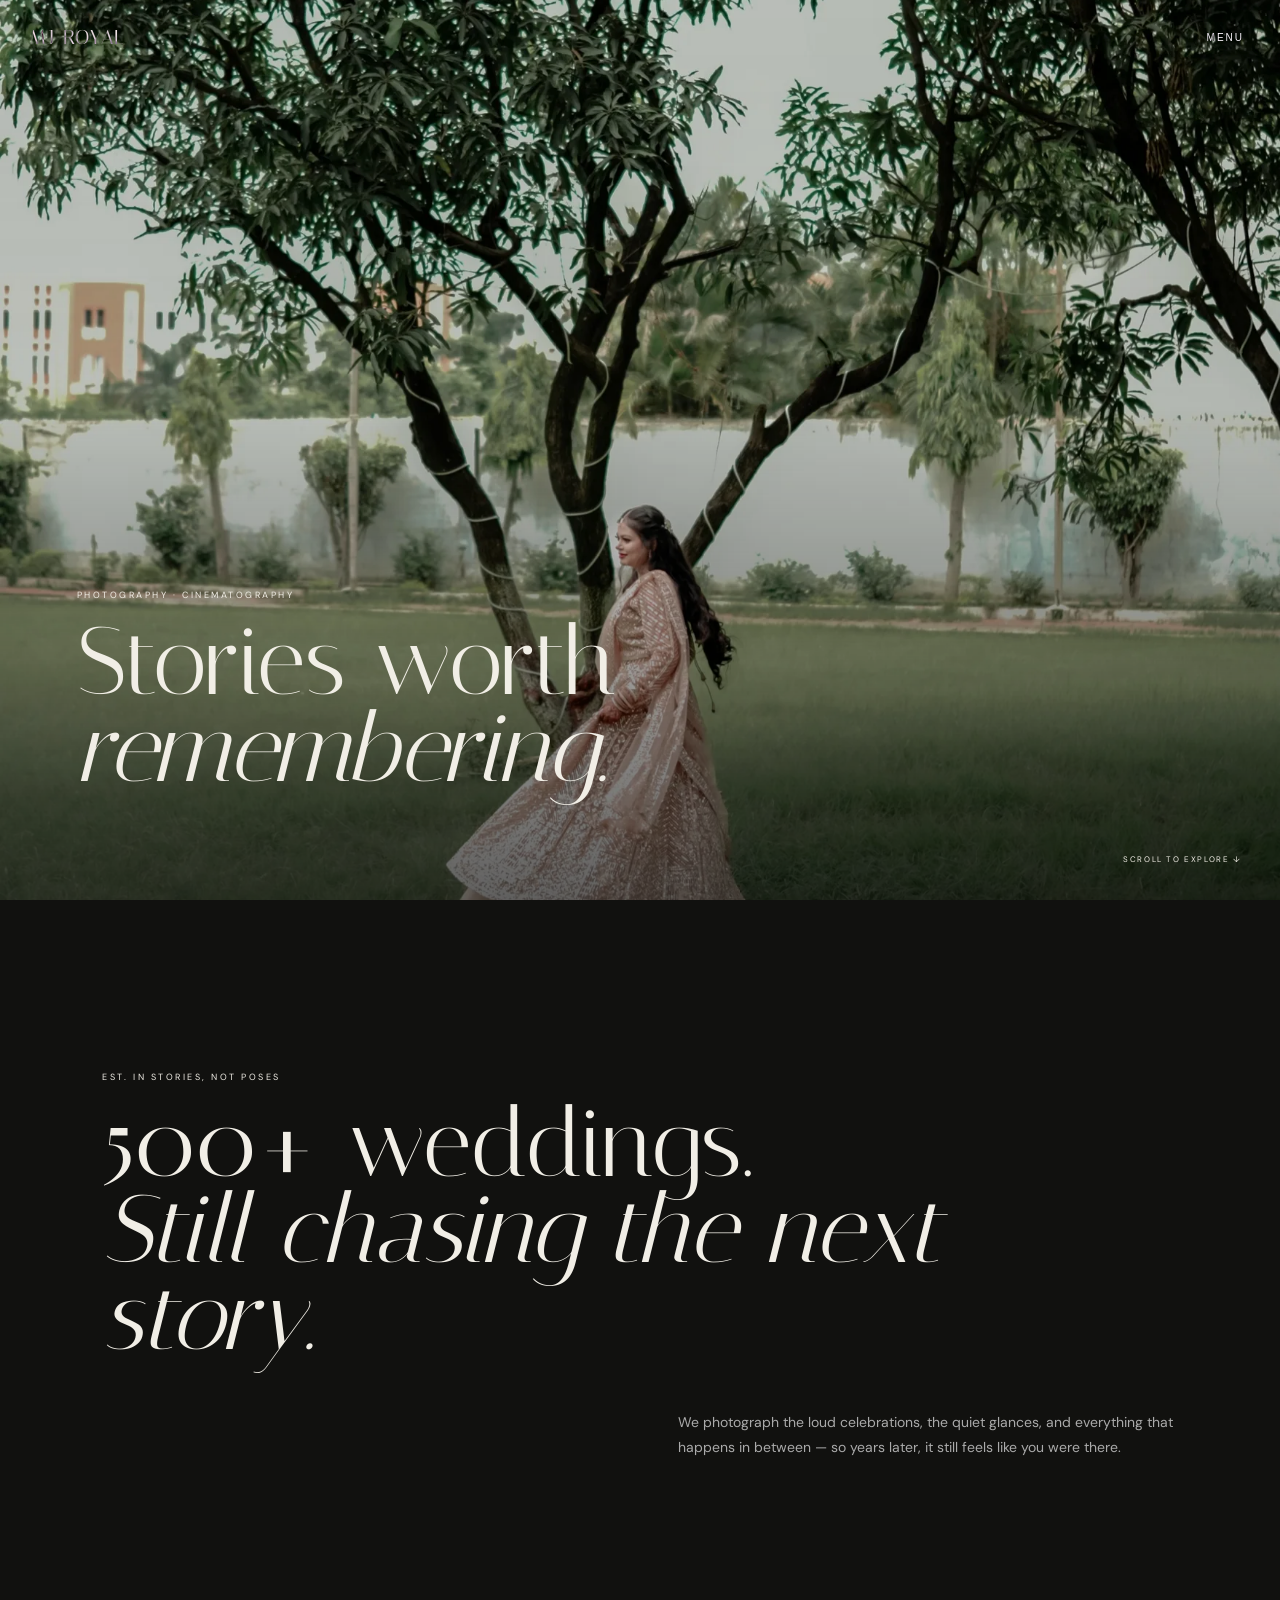
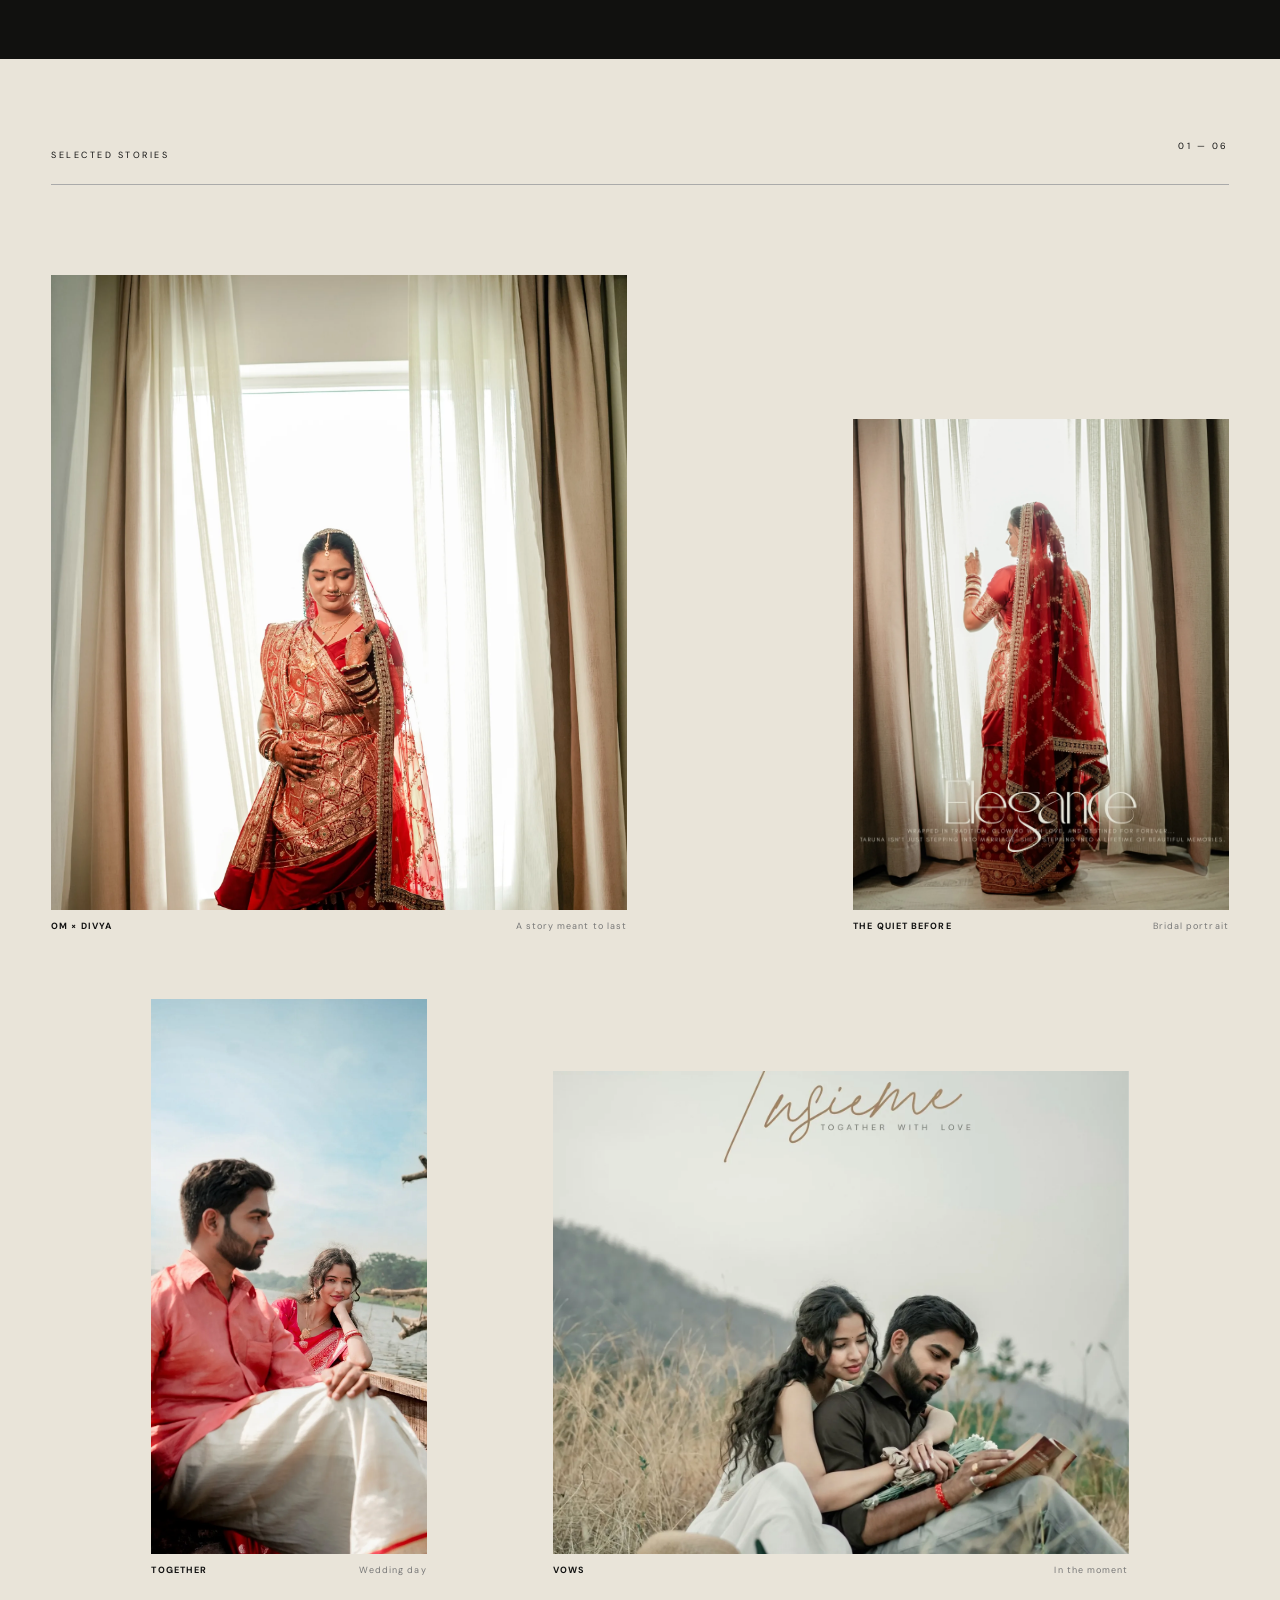
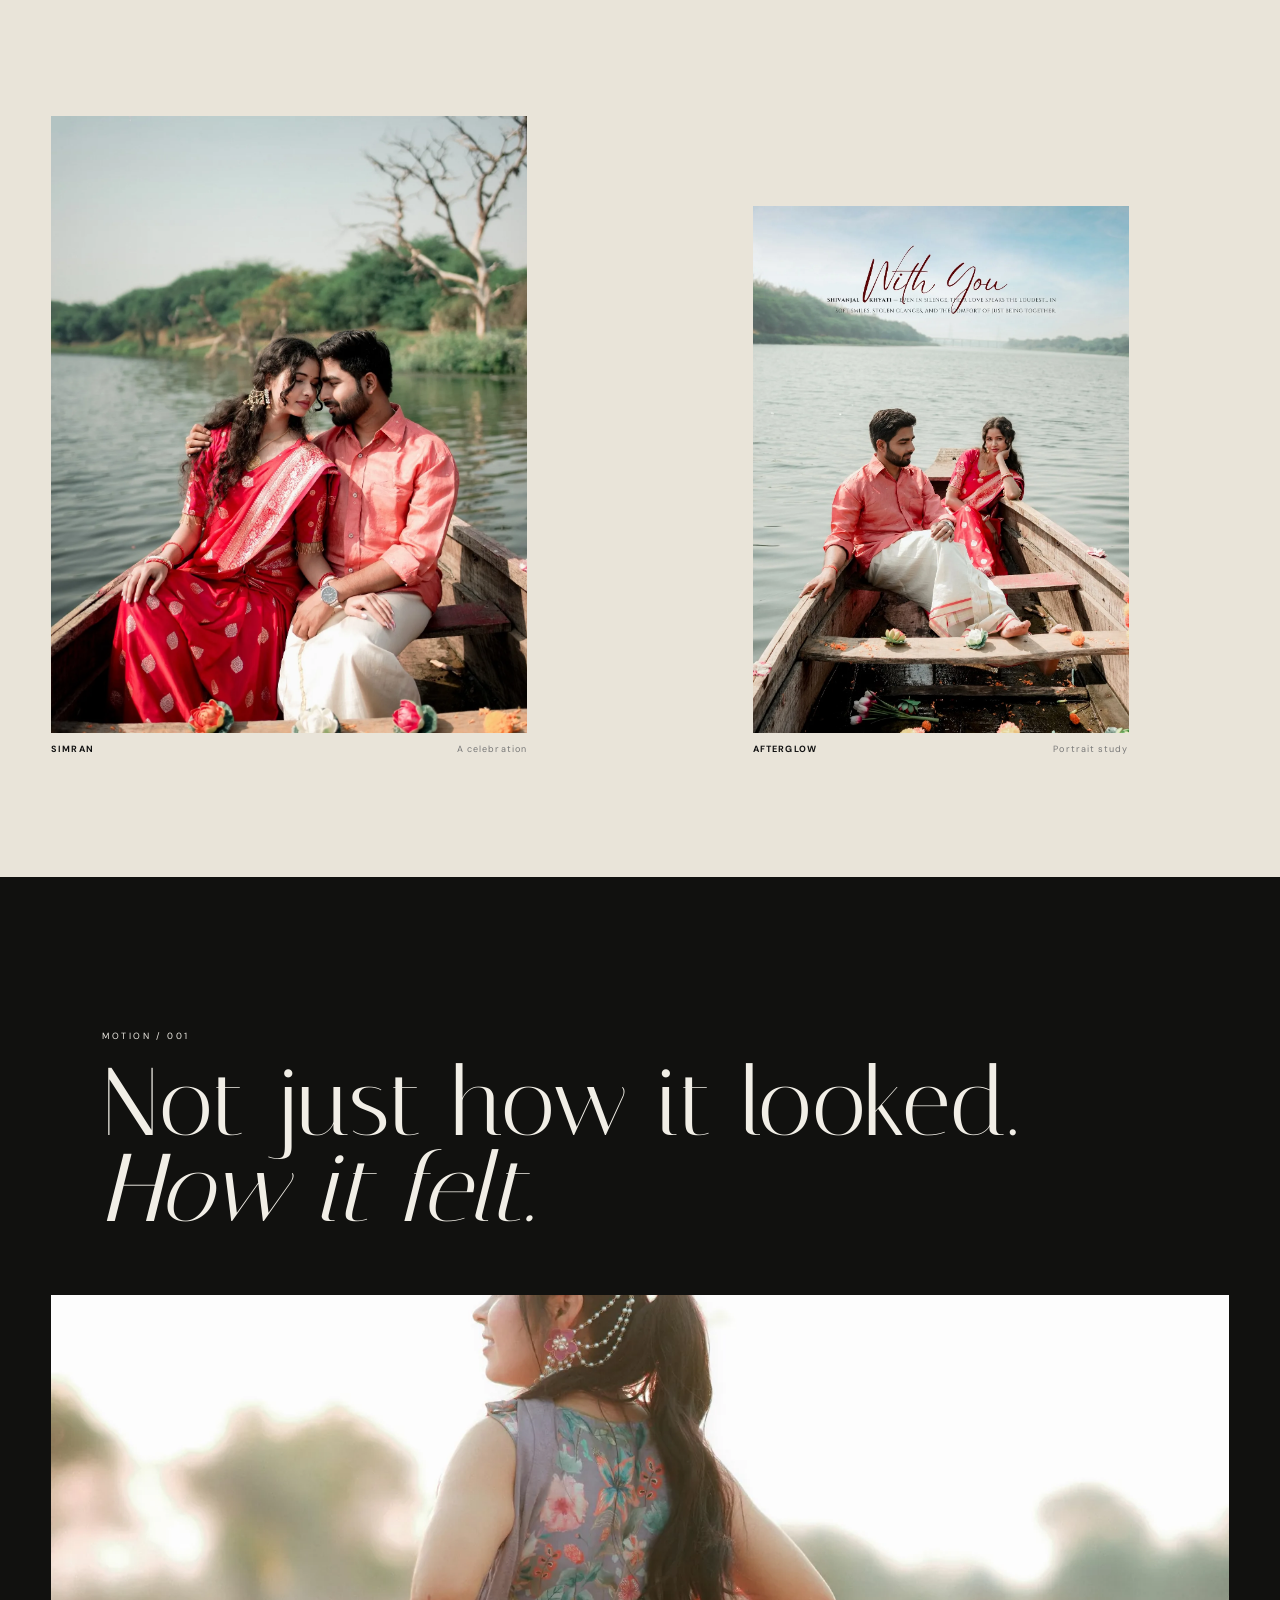
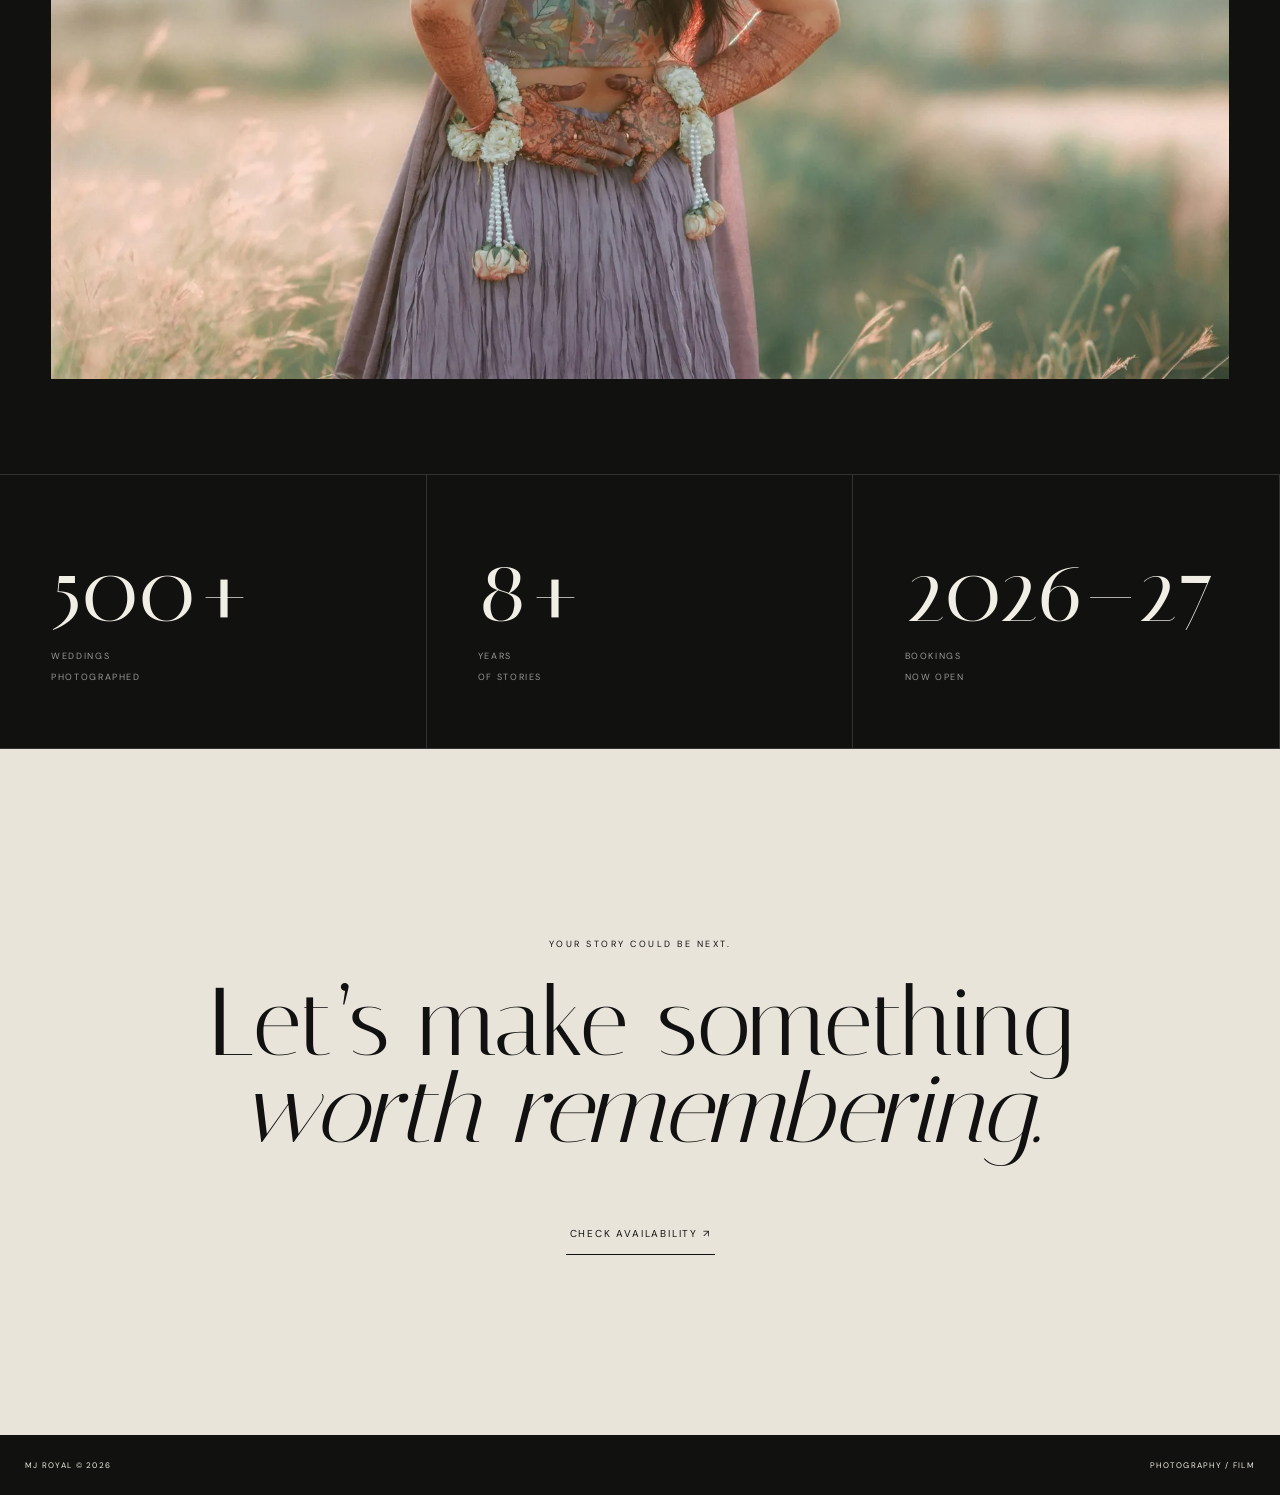
==== index.html @ 64b1e5f2 "Add files via upload" ====
<!doctype html>
<html lang="en">
<head>
<meta charset="utf-8"><meta name="viewport" content="width=device-width,initial-scale=1">
<title>MJ Royal — Photography & Film</title>
<meta name="description" content="MJ Royal Photography & Film — wedding stories told through photographs and cinema.">
<link rel="preconnect" href="https://fonts.googleapis.com"><link rel="preconnect" href="https://fonts.gstatic.com" crossorigin>
<link href="https://fonts.googleapis.com/css2?family=DM+Sans:wght@300;400;500&family=Italiana&display=swap" rel="stylesheet">
<link rel="stylesheet" href="style.css">
</head><body>
<div id="loader" class="loader">
  <div class="loader-brand">MJ ROYAL <span>PHOTOGRAPHY / FILM</span></div>
  <div class="camera">
    <div class="camera-top"></div><div class="camera-body"></div>
    <div class="lens"><div class="lens-ring"><div class="glass"><div class="aperture"></div></div></div></div>
    <div class="dial d1"></div><div class="dial d2"></div><div class="shutter"></div>
  </div>
  <div class="focus">FOCUSING <i></i></div>
</div>
<div id="flash"></div>
<header><a class="wordmark" href="#">MJ ROYAL</a><button id="menu">MENU</button></header>
<main>
<section class="hero">
  <img src="assets/photo-03.webp" alt="MJ Royal wedding story">
  <div class="hero-shade"></div>
  <div class="hero-copy"><p>PHOTOGRAPHY · CINEMATOGRAPHY</p><h1>Stories worth<br><em>remembering.</em></h1></div>
  <div class="scroll">SCROLL TO EXPLORE ↓</div>
</section>
<section class="manifesto">
 <p class="eyebrow">EST. IN STORIES, NOT POSES</p>
 <h2>500+ weddings.<br><em>Still chasing the next story.</em></h2>
 <p class="bodycopy">We photograph the loud celebrations, the quiet glances, and everything that happens in between — so years later, it still feels like you were there.</p>
</section>
<section class="stories">
 <div class="section-head"><p>SELECTED STORIES</p><span>01 — 06</span></div>
 <div class="editorial-grid">
   <figure class="a"><img src="assets/photo-08.webp"><figcaption><b>OM × DIVYA</b><span>A story meant to last</span></figcaption></figure>
   <figure class="b"><img src="assets/photo-14.webp"><figcaption><b>THE QUIET BEFORE</b><span>Bridal portrait</span></figcaption></figure>
   <figure class="c"><img src="assets/photo-05.webp"><figcaption><b>TOGETHER</b><span>Wedding day</span></figcaption></figure>
   <figure class="d"><img src="assets/photo-12.webp"><figcaption><b>VOWS</b><span>In the moment</span></figcaption></figure>
   <figure class="e"><img src="assets/photo-01.webp"><figcaption><b>SIMRAN</b><span>A celebration</span></figcaption></figure>
   <figure class="f"><img src="assets/photo-16.webp"><figcaption><b>AFTERGLOW</b><span>Portrait study</span></figcaption></figure>
 </div>
</section>
<section class="film">
 <div class="film-title"><p>MOTION / 001</p><h2>Not just how it looked.<br><em>How it felt.</em></h2></div>
 <video autoplay muted loop playsinline poster="assets/photo-10.webp"><source src="assets/film-04.mp4" type="video/mp4"></video>
</section>
<section class="archive">
 <div><strong>500+</strong><span>WEDDINGS<br>PHOTOGRAPHED</span></div>
 <div><strong>8+</strong><span>YEARS<br>OF STORIES</span></div>
 <div><strong>2026–27</strong><span>BOOKINGS<br>NOW OPEN</span></div>
</section>
<section class="contact">
 <p>YOUR STORY COULD BE NEXT.</p><h2>Let’s make something<br><em>worth remembering.</em></h2>
 <a href="https://wa.me/918370040782" target="_blank" rel="noreferrer">CHECK AVAILABILITY ↗</a>
</section>
</main>
<footer><span>MJ ROYAL © 2026</span><span>PHOTOGRAPHY / FILM</span></footer>
<script src="script.js"></script>
</body></html>
---- style.css ----
*{box-sizing:border-box}html{scroll-behavior:smooth}body{margin:0;background:#11110f;color:#f1eee6;font-family:"DM Sans",sans-serif}body.loading{overflow:hidden}a{color:inherit}.loader{position:fixed;inset:0;z-index:100;background:#111;display:grid;place-items:center;transition:opacity .5s ease}.loader-brand{position:absolute;top:8%;font-family:Italiana,serif;font-size:clamp(28px,5vw,70px);letter-spacing:.08em;text-align:center}.loader-brand span{display:block;font:400 9px "DM Sans";letter-spacing:.32em;margin-top:8px}.camera{position:relative;width:min(72vw,460px);height:290px;filter:drop-shadow(0 18px 35px #000)}.camera-body{position:absolute;inset:55px 20px 25px;border:2px solid #eee;border-radius:14px;background:#111}.camera-top{position:absolute;width:165px;height:72px;left:50%;top:24px;transform:translateX(-50%);border:2px solid #eee;border-bottom:0;clip-path:polygon(16% 100%,29% 12%,70% 12%,85% 100%);background:#111}.lens{position:absolute;width:205px;height:205px;left:50%;top:77px;transform:translateX(-50%);border:2px solid #eee;border-radius:50%;background:#111;display:grid;place-items:center}.lens-ring{width:174px;height:174px;border:8px double #aaa;border-radius:50%;display:grid;place-items:center}.glass{width:125px;height:125px;border:2px solid #eee;border-radius:50%;background:radial-gradient(circle at 40% 35%,#3d4545 0,#141717 35%,#030303 72%);display:grid;place-items:center}.aperture{width:58px;height:58px;border-radius:50%;background:#050505;box-shadow:0 0 0 14px #202020;animation:focus 1.4s ease-in-out 1}.dial,.shutter{position:absolute;border:2px solid #eee;background:#111}.dial{top:43px;border-radius:50%}.d1{width:58px;height:28px;left:57px}.d2{width:72px;height:34px;right:58px}.shutter{width:27px;height:12px;right:84px;top:37px;border-radius:4px}.focus{position:absolute;bottom:8%;font-size:9px;letter-spacing:.25em}.focus i{display:inline-block;width:35px;height:1px;background:#eee;margin:0 0 3px 10px;animation:blink .8s infinite}#flash{position:fixed;inset:0;background:white;z-index:99;opacity:0;pointer-events:none}header{position:absolute;z-index:10;top:0;left:0;width:100%;display:flex;justify-content:space-between;padding:25px 30px;mix-blend-mode:difference}.wordmark{text-decoration:none;font-family:Italiana;font-size:20px;letter-spacing:.08em}#menu{border:0;background:none;color:white;font-size:10px;letter-spacing:.2em}.hero{height:100svh;position:relative;overflow:hidden}.hero>img{width:100%;height:100%;object-fit:cover;transform:scale(1.06);animation:heroIn 2.3s 2.1s forwards}.hero-shade{position:absolute;inset:0;background:linear-gradient(180deg,rgba(0,0,0,.08),rgba(0,0,0,.12) 45%,rgba(0,0,0,.62))}.hero-copy{position:absolute;left:6vw;bottom:10vh}.hero-copy p,.eyebrow,.section-head,.film-title p,.contact>p{font-size:9px;letter-spacing:.28em}.hero h1,.manifesto h2,.film h2,.contact h2{font:400 clamp(48px,7.5vw,112px)/.9 Italiana,serif;margin:18px 0}.hero em,.manifesto em,.film em,.contact em{font-weight:400}.scroll{position:absolute;right:3vw;bottom:4vh;font-size:8px;letter-spacing:.2em}.manifesto{padding:18vh 8vw 22vh;max-width:1400px}.manifesto h2{max-width:1100px}.bodycopy{width:min(500px,75vw);margin:50px 0 0 auto;font-size:14px;line-height:1.8;color:#aaa}.stories{background:#e9e4d9;color:#111;padding:9vh 4vw 16vh}.section-head{display:flex;justify-content:space-between;border-bottom:1px solid #aaa;padding-bottom:14px}.editorial-grid{display:grid;grid-template-columns:repeat(12,1fr);gap:7vw 2vw;margin-top:10vh}.editorial-grid figure{margin:0}.editorial-grid img{width:100%;height:100%;object-fit:cover;display:block;transition:transform .7s}.editorial-grid figure:hover img{transform:scale(1.015)}figure.a{grid-column:1/7}figure.b{grid-column:9/13;margin-top:16vh}figure.c{grid-column:2/5}figure.d{grid-column:6/12;margin-top:8vh}figure.e{grid-column:1/6;margin-top:8vh}figure.f{grid-column:8/12;margin-top:18vh}figure.a img,figure.d img{aspect-ratio:1.25}figure.b img,figure.c img,figure.e img,figure.f img{aspect-ratio:.8}figcaption{display:flex;justify-content:space-between;margin-top:10px;font-size:9px;letter-spacing:.12em}figcaption span{color:#777}.film{padding:16vh 4vw 10vh}.film-title{margin-left:4vw;margin-bottom:7vh}.film video{width:100%;height:76vh;object-fit:cover}.archive{display:grid;grid-template-columns:repeat(3,1fr);border-top:1px solid #333;border-bottom:1px solid #333}.archive>div{padding:7vh 4vw;border-right:1px solid #333}.archive strong{font:400 clamp(45px,7vw,100px) Italiana;display:block}.archive span{font-size:9px;line-height:1.5;letter-spacing:.18em;color:#999}.contact{padding:20vh 5vw;text-align:center;background:#e9e4d9;color:#111}.contact h2{margin:30px 0 60px}.contact a{display:inline-block;text-decoration:none;border-bottom:1px solid;padding:14px 4px;font-size:10px;letter-spacing:.18em}footer{display:flex;justify-content:space-between;padding:25px;font-size:8px;letter-spacing:.16em}@keyframes focus{0%,100%{transform:scale(1)}50%{transform:scale(.55)}}@keyframes blink{50%{opacity:.2}}@keyframes heroIn{to{transform:scale(1)}}@media(max-width:700px){header{padding:20px}.camera{width:86vw;height:250px;transform:scale(.8)}.loader-brand{top:10%}.hero-copy{left:7vw;bottom:13vh}.hero h1{font-size:54px}.manifesto{padding:14vh 7vw}.manifesto h2,.film h2,.contact h2{font-size:48px}.editorial-grid{display:block}.editorial-grid figure{width:78%;margin:0 0 16vh}.editorial-grid figure:nth-child(even){margin-left:auto;width:68%}.film{padding:12vh 0 8vh}.film-title{padding:0 6vw}.film video{height:58vh}.archive{grid-template-columns:1fr}.archive>div{border-right:0;border-bottom:1px solid #333;padding:5vh 7vw;display:flex;align-items:end;justify-content:space-between}.archive strong{font-size:58px}.contact{padding:16vh 7vw}footer{padding:20px 15px}}
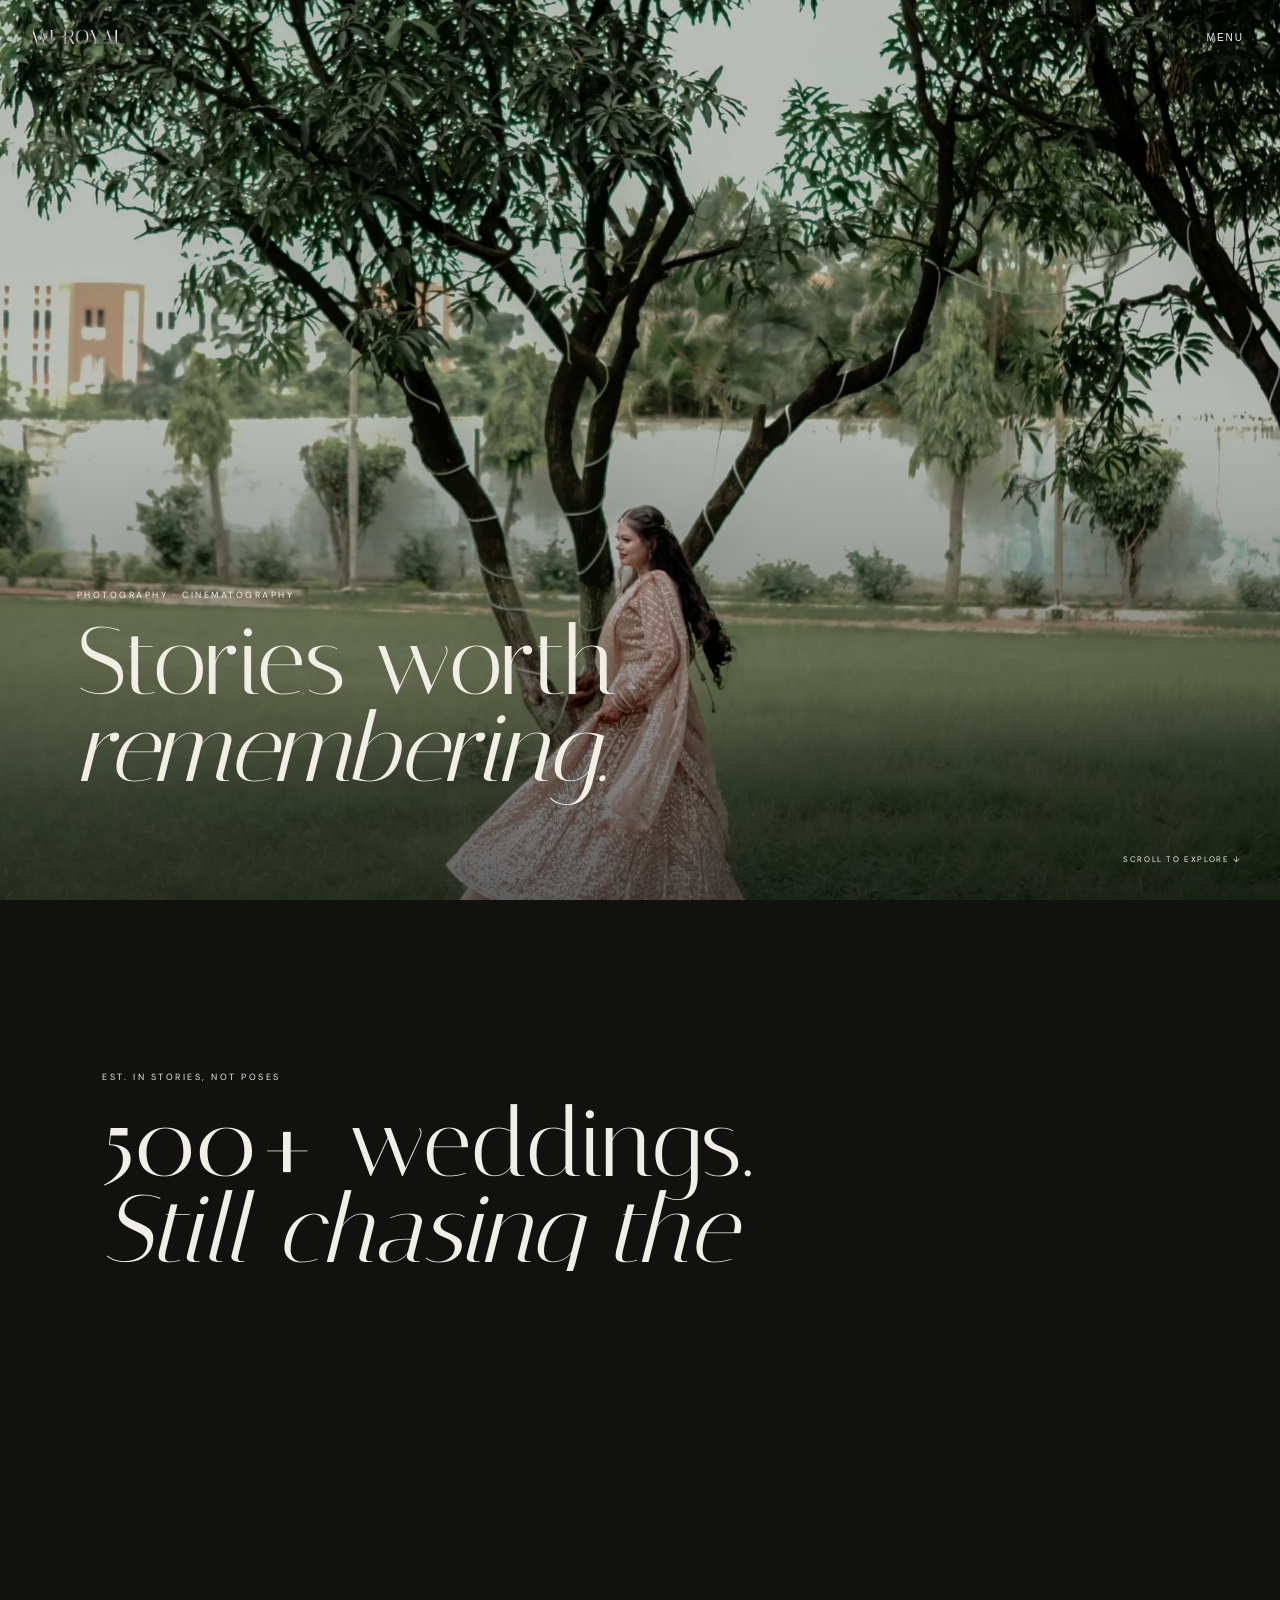
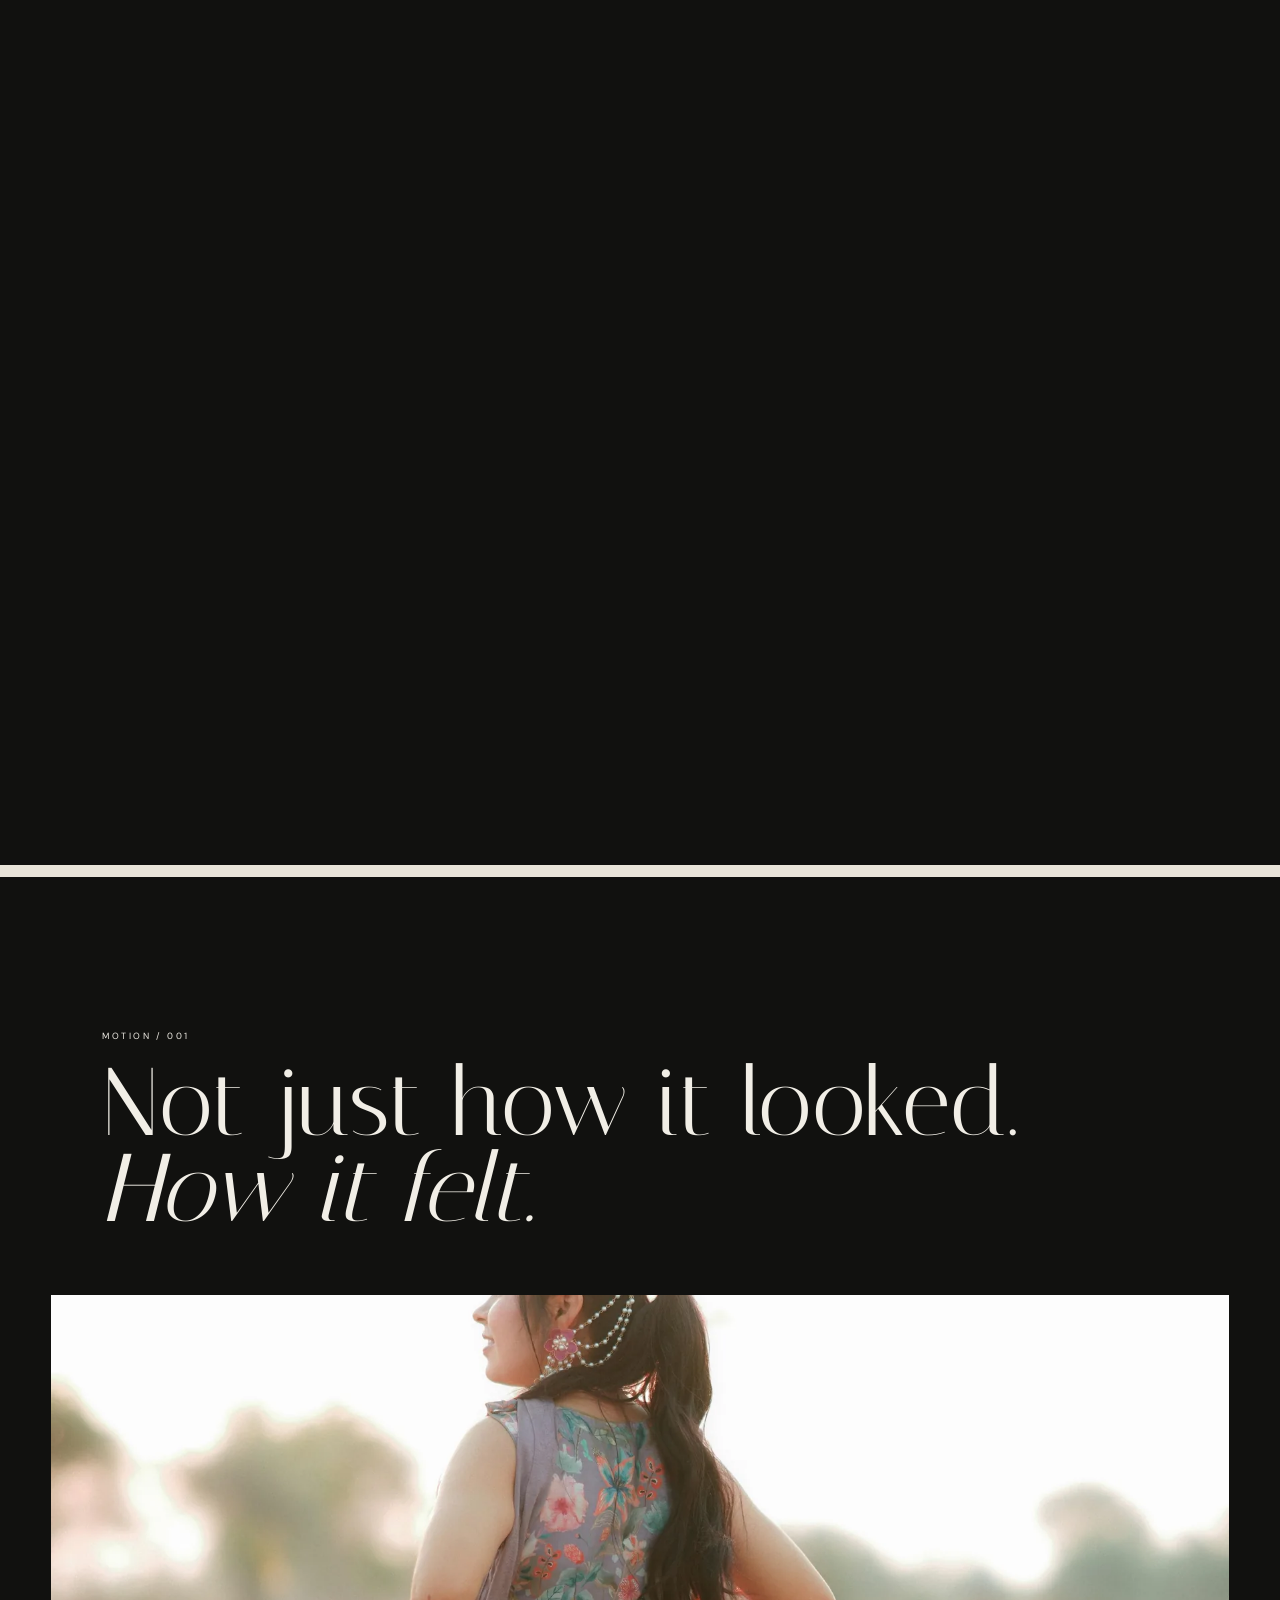
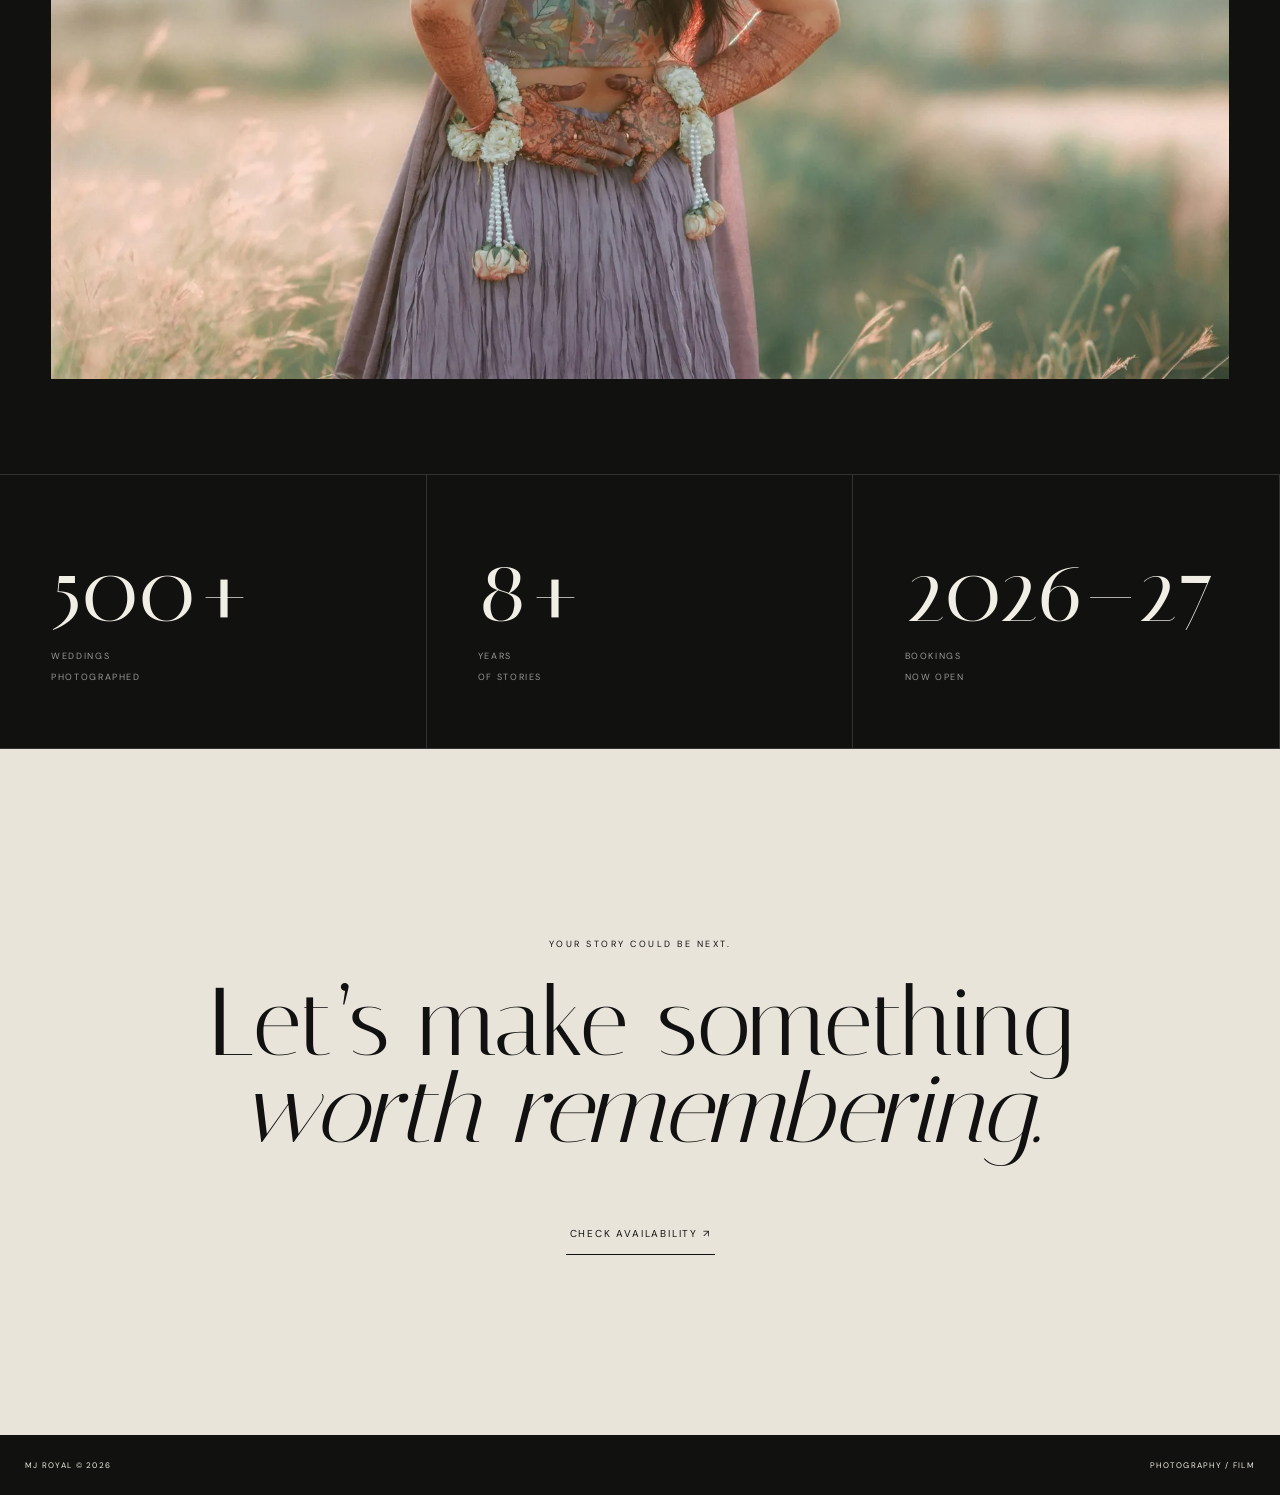
==== commit 497e37d8: "Add files via upload" ====
--- a/index.html
+++ b/index.html
@@ -9,13 +9,14 @@
 <link rel="stylesheet" href="style.css">
 </head><body>
 <div id="loader" class="loader">
-  <div class="loader-brand">MJ ROYAL <span>PHOTOGRAPHY / FILM</span></div>
-  <div class="camera">
-    <div class="camera-top"></div><div class="camera-body"></div>
-    <div class="lens"><div class="lens-ring"><div class="glass"><div class="aperture"></div></div></div></div>
-    <div class="dial d1"></div><div class="dial d2"></div><div class="shutter"></div>
+  <img class="loader-art" src="assets/mjroyal-loader.webp" alt="" aria-hidden="true">
+  <div class="loader-vignette"></div>
+  <div class="lens-charge"></div>
+  <div class="loader-grain"></div>
+  <div class="loader-status">
+    <span>FOCUS LOCKED</span>
+    <i></i>
   </div>
-  <div class="focus">FOCUSING <i></i></div>
 </div>
 <div id="flash"></div>
 <header><a class="wordmark" href="#">MJ ROYAL</a><button id="menu">MENU</button></header>
--- a/style.css
+++ b/style.css
@@ -1 +1,78 @@
-*{box-sizing:border-box}html{scroll-behavior:smooth}body{margin:0;background:#11110f;color:#f1eee6;font-family:"DM Sans",sans-serif}body.loading{overflow:hidden}a{color:inherit}.loader{position:fixed;inset:0;z-index:100;background:#111;display:grid;place-items:center;transition:opacity .5s ease}.loader-brand{position:absolute;top:8%;font-family:Italiana,serif;font-size:clamp(28px,5vw,70px);letter-spacing:.08em;text-align:center}.loader-brand span{display:block;font:400 9px "DM Sans";letter-spacing:.32em;margin-top:8px}.camera{position:relative;width:min(72vw,460px);height:290px;filter:drop-shadow(0 18px 35px #000)}.camera-body{position:absolute;inset:55px 20px 25px;border:2px solid #eee;border-radius:14px;background:#111}.camera-top{position:absolute;width:165px;height:72px;left:50%;top:24px;transform:translateX(-50%);border:2px solid #eee;border-bottom:0;clip-path:polygon(16% 100%,29% 12%,70% 12%,85% 100%);background:#111}.lens{position:absolute;width:205px;height:205px;left:50%;top:77px;transform:translateX(-50%);border:2px solid #eee;border-radius:50%;background:#111;display:grid;place-items:center}.lens-ring{width:174px;height:174px;border:8px double #aaa;border-radius:50%;display:grid;place-items:center}.glass{width:125px;height:125px;border:2px solid #eee;border-radius:50%;background:radial-gradient(circle at 40% 35%,#3d4545 0,#141717 35%,#030303 72%);display:grid;place-items:center}.aperture{width:58px;height:58px;border-radius:50%;background:#050505;box-shadow:0 0 0 14px #202020;animation:focus 1.4s ease-in-out 1}.dial,.shutter{position:absolute;border:2px solid #eee;background:#111}.dial{top:43px;border-radius:50%}.d1{width:58px;height:28px;left:57px}.d2{width:72px;height:34px;right:58px}.shutter{width:27px;height:12px;right:84px;top:37px;border-radius:4px}.focus{position:absolute;bottom:8%;font-size:9px;letter-spacing:.25em}.focus i{display:inline-block;width:35px;height:1px;background:#eee;margin:0 0 3px 10px;animation:blink .8s infinite}#flash{position:fixed;inset:0;background:white;z-index:99;opacity:0;pointer-events:none}header{position:absolute;z-index:10;top:0;left:0;width:100%;display:flex;justify-content:space-between;padding:25px 30px;mix-blend-mode:difference}.wordmark{text-decoration:none;font-family:Italiana;font-size:20px;letter-spacing:.08em}#menu{border:0;background:none;color:white;font-size:10px;letter-spacing:.2em}.hero{height:100svh;position:relative;overflow:hidden}.hero>img{width:100%;height:100%;object-fit:cover;transform:scale(1.06);animation:heroIn 2.3s 2.1s forwards}.hero-shade{position:absolute;inset:0;background:linear-gradient(180deg,rgba(0,0,0,.08),rgba(0,0,0,.12) 45%,rgba(0,0,0,.62))}.hero-copy{position:absolute;left:6vw;bottom:10vh}.hero-copy p,.eyebrow,.section-head,.film-title p,.contact>p{font-size:9px;letter-spacing:.28em}.hero h1,.manifesto h2,.film h2,.contact h2{font:400 clamp(48px,7.5vw,112px)/.9 Italiana,serif;margin:18px 0}.hero em,.manifesto em,.film em,.contact em{font-weight:400}.scroll{position:absolute;right:3vw;bottom:4vh;font-size:8px;letter-spacing:.2em}.manifesto{padding:18vh 8vw 22vh;max-width:1400px}.manifesto h2{max-width:1100px}.bodycopy{width:min(500px,75vw);margin:50px 0 0 auto;font-size:14px;line-height:1.8;color:#aaa}.stories{background:#e9e4d9;color:#111;padding:9vh 4vw 16vh}.section-head{display:flex;justify-content:space-between;border-bottom:1px solid #aaa;padding-bottom:14px}.editorial-grid{display:grid;grid-template-columns:repeat(12,1fr);gap:7vw 2vw;margin-top:10vh}.editorial-grid figure{margin:0}.editorial-grid img{width:100%;height:100%;object-fit:cover;display:block;transition:transform .7s}.editorial-grid figure:hover img{transform:scale(1.015)}figure.a{grid-column:1/7}figure.b{grid-column:9/13;margin-top:16vh}figure.c{grid-column:2/5}figure.d{grid-column:6/12;margin-top:8vh}figure.e{grid-column:1/6;margin-top:8vh}figure.f{grid-column:8/12;margin-top:18vh}figure.a img,figure.d img{aspect-ratio:1.25}figure.b img,figure.c img,figure.e img,figure.f img{aspect-ratio:.8}figcaption{display:flex;justify-content:space-between;margin-top:10px;font-size:9px;letter-spacing:.12em}figcaption span{color:#777}.film{padding:16vh 4vw 10vh}.film-title{margin-left:4vw;margin-bottom:7vh}.film video{width:100%;height:76vh;object-fit:cover}.archive{display:grid;grid-template-columns:repeat(3,1fr);border-top:1px solid #333;border-bottom:1px solid #333}.archive>div{padding:7vh 4vw;border-right:1px solid #333}.archive strong{font:400 clamp(45px,7vw,100px) Italiana;display:block}.archive span{font-size:9px;line-height:1.5;letter-spacing:.18em;color:#999}.contact{padding:20vh 5vw;text-align:center;background:#e9e4d9;color:#111}.contact h2{margin:30px 0 60px}.contact a{display:inline-block;text-decoration:none;border-bottom:1px solid;padding:14px 4px;font-size:10px;letter-spacing:.18em}footer{display:flex;justify-content:space-between;padding:25px;font-size:8px;letter-spacing:.16em}@keyframes focus{0%,100%{transform:scale(1)}50%{transform:scale(.55)}}@keyframes blink{50%{opacity:.2}}@keyframes heroIn{to{transform:scale(1)}}@media(max-width:700px){header{padding:20px}.camera{width:86vw;height:250px;transform:scale(.8)}.loader-brand{top:10%}.hero-copy{left:7vw;bottom:13vh}.hero h1{font-size:54px}.manifesto{padding:14vh 7vw}.manifesto h2,.film h2,.contact h2{font-size:48px}.editorial-grid{display:block}.editorial-grid figure{width:78%;margin:0 0 16vh}.editorial-grid figure:nth-child(even){margin-left:auto;width:68%}.film{padding:12vh 0 8vh}.film-title{padding:0 6vw}.film video{height:58vh}.archive{grid-template-columns:1fr}.archive>div{border-right:0;border-bottom:1px solid #333;padding:5vh 7vw;display:flex;align-items:end;justify-content:space-between}.archive strong{font-size:58px}.contact{padding:16vh 7vw}footer{padding:20px 15px}}+*{box-sizing:border-box}html{scroll-behavior:smooth}body{margin:0;background:#11110f;color:#f1eee6;font-family:"DM Sans",sans-serif}body.loading{overflow:hidden}a{color:inherit}
+.loader{
+  position:fixed; inset:0; z-index:100; overflow:hidden;
+  background:#090909; display:grid; place-items:center;
+  transition:opacity .42s ease, visibility .42s ease;
+}
+.loader-art{
+  width:100%; height:100%; object-fit:cover; object-position:center;
+  transform:scale(1.025); filter:contrast(1.03) brightness(.92);
+  animation:loaderBreath 1.7s cubic-bezier(.2,.75,.2,1) forwards;
+}
+.loader-vignette{
+  position:absolute; inset:0; pointer-events:none;
+  background:
+    radial-gradient(circle at 50% 50%, transparent 0 23%, rgba(0,0,0,.06) 48%, rgba(0,0,0,.42) 100%),
+    linear-gradient(180deg,rgba(0,0,0,.08),transparent 24%,transparent 76%,rgba(0,0,0,.16));
+}
+.lens-charge{
+  position:absolute; left:50%; top:56.2%; width:7vw; aspect-ratio:1;
+  min-width:70px; max-width:128px; transform:translate(-50%,-50%) scale(.55);
+  border-radius:50%; opacity:0;
+  background:radial-gradient(circle,rgba(255,249,229,.92) 0,rgba(255,218,157,.38) 25%,rgba(255,255,255,.08) 52%,transparent 72%);
+  filter:blur(1px); mix-blend-mode:screen;
+  animation:lensCharge 1.5s cubic-bezier(.4,0,.2,1) .15s forwards;
+}
+.loader-grain{
+  position:absolute; inset:-30%; opacity:.065; pointer-events:none;
+  background-image:url("data:image/svg+xml,%3Csvg viewBox='0 0 180 180' xmlns='http://www.w3.org/2000/svg'%3E%3Cfilter id='n'%3E%3CfeTurbulence type='fractalNoise' baseFrequency='.95' numOctaves='4' stitchTiles='stitch'/%3E%3C/filter%3E%3Crect width='100%25' height='100%25' filter='url(%23n)' opacity='.7'/%3E%3C/svg%3E");
+  animation:grainShift .22s steps(2) infinite;
+}
+.loader-status{
+  position:absolute; left:50%; bottom:4.3vh; transform:translateX(-50%);
+  display:flex; align-items:center; gap:12px; padding:8px 10px;
+  font-size:8px; letter-spacing:.28em; color:#eae3d6;
+  text-shadow:0 1px 8px #000;
+}
+.loader-status i{
+  display:block; width:54px; height:1px; overflow:hidden; position:relative;
+  background:rgba(238,231,218,.24);
+}
+.loader-status i:after{
+  content:""; position:absolute; inset:0; transform:translateX(-100%);
+  background:#f4ead9; box-shadow:0 0 12px rgba(255,224,177,.8);
+  animation:focusSweep .92s ease-in-out .42s forwards;
+}
+#flash{
+  position:fixed; inset:0; z-index:101; opacity:0; pointer-events:none;
+  background:#fff;
+}
+#flash:after{
+  content:""; position:absolute; inset:0;
+  background:radial-gradient(circle at 50% 48%,#fff 0 12%,rgba(255,255,255,.96) 22%,rgba(255,255,255,.45) 58%,transparent 100%);
+}
+@keyframes loaderBreath{
+  0%{transform:scale(1.045);filter:contrast(1.02) brightness(.82)}
+  70%{transform:scale(1.012);filter:contrast(1.04) brightness(.94)}
+  100%{transform:scale(1);filter:contrast(1.05) brightness(.98)}
+}
+@keyframes lensCharge{
+  0%{opacity:0;transform:translate(-50%,-50%) scale(.45)}
+  58%{opacity:.18}
+  82%{opacity:.55;transform:translate(-50%,-50%) scale(.82)}
+  100%{opacity:.12;transform:translate(-50%,-50%) scale(1.06)}
+}
+@keyframes focusSweep{to{transform:translateX(0)}}
+@keyframes grainShift{
+  0%{transform:translate3d(0,0,0)}
+  25%{transform:translate3d(3%,-2%,0)}
+  50%{transform:translate3d(-2%,3%,0)}
+  75%{transform:translate3d(2%,2%,0)}
+  100%{transform:translate3d(-3%,-1%,0)}
+}
+header{position:absolute;z-index:10;top:0;left:0;width:100%;display:flex;justify-content:space-between;padding:25px 30px;mix-blend-mode:difference}.wordmark{text-decoration:none;font-family:Italiana;font-size:20px;letter-spacing:.08em}#menu{border:0;background:none;color:white;font-size:10px;letter-spacing:.2em}.hero{height:100svh;position:relative;overflow:hidden}.hero>img{width:100%;height:100%;object-fit:cover;transform:scale(1.06);animation:heroIn 2.3s 2.1s forwards}.hero-shade{position:absolute;inset:0;background:linear-gradient(180deg,rgba(0,0,0,.08),rgba(0,0,0,.12) 45%,rgba(0,0,0,.62))}.hero-copy{position:absolute;left:6vw;bottom:10vh}.hero-copy p,.eyebrow,.section-head,.film-title p,.contact>p{font-size:9px;letter-spacing:.28em}.hero h1,.manifesto h2,.film h2,.contact h2{font:400 clamp(48px,7.5vw,112px)/.9 Italiana,serif;margin:18px 0}.hero em,.manifesto em,.film em,.contact em{font-weight:400}.scroll{position:absolute;right:3vw;bottom:4vh;font-size:8px;letter-spacing:.2em}.manifesto{padding:18vh 8vw 22vh;max-width:1400px}.manifesto h2{max-width:1100px}.bodycopy{width:min(500px,75vw);margin:50px 0 0 auto;font-size:14px;line-height:1.8;color:#aaa}.stories{background:#e9e4d9;color:#111;padding:9vh 4vw 16vh}.section-head{display:flex;justify-content:space-between;border-bottom:1px solid #aaa;padding-bottom:14px}.editorial-grid{display:grid;grid-template-columns:repeat(12,1fr);gap:7vw 2vw;margin-top:10vh}.editorial-grid figure{margin:0}.editorial-grid img{width:100%;height:100%;object-fit:cover;display:block;transition:transform .7s}.editorial-grid figure:hover img{transform:scale(1.015)}figure.a{grid-column:1/7}figure.b{grid-column:9/13;margin-top:16vh}figure.c{grid-column:2/5}figure.d{grid-column:6/12;margin-top:8vh}figure.e{grid-column:1/6;margin-top:8vh}figure.f{grid-column:8/12;margin-top:18vh}figure.a img,figure.d img{aspect-ratio:1.25}figure.b img,figure.c img,figure.e img,figure.f img{aspect-ratio:.8}figcaption{display:flex;justify-content:space-between;margin-top:10px;font-size:9px;letter-spacing:.12em}figcaption span{color:#777}.film{padding:16vh 4vw 10vh}.film-title{margin-left:4vw;margin-bottom:7vh}.film video{width:100%;height:76vh;object-fit:cover}.archive{display:grid;grid-template-columns:repeat(3,1fr);border-top:1px solid #333;border-bottom:1px solid #333}.archive>div{padding:7vh 4vw;border-right:1px solid #333}.archive strong{font:400 clamp(45px,7vw,100px) Italiana;display:block}.archive span{font-size:9px;line-height:1.5;letter-spacing:.18em;color:#999}.contact{padding:20vh 5vw;text-align:center;background:#e9e4d9;color:#111}.contact h2{margin:30px 0 60px}.contact a{display:inline-block;text-decoration:none;border-bottom:1px solid;padding:14px 4px;font-size:10px;letter-spacing:.18em}footer{display:flex;justify-content:space-between;padding:25px;font-size:8px;letter-spacing:.16em}@keyframes focus{0%,100%{transform:scale(1)}50%{transform:scale(.55)}}@keyframes blink{50%{opacity:.2}}@keyframes heroIn{to{transform:scale(1)}}@media(max-width:700px){header{padding:20px}.camera{width:86vw;height:250px;transform:scale(.8)}.loader-brand{top:10%}.hero-copy{left:7vw;bottom:13vh}.hero h1{font-size:54px}.manifesto{padding:14vh 7vw}.manifesto h2,.film h2,.contact h2{font-size:48px}.editorial-grid{display:block}.editorial-grid figure{width:78%;margin:0 0 16vh}.editorial-grid figure:nth-child(even){margin-left:auto;width:68%}.film{padding:12vh 0 8vh}.film-title{padding:0 6vw}.film video{height:58vh}.archive{grid-template-columns:1fr}.archive>div{border-right:0;border-bottom:1px solid #333;padding:5vh 7vw;display:flex;align-items:end;justify-content:space-between}.archive strong{font-size:58px}.contact{padding:16vh 7vw}footer{padding:20px 15px}}
+@media(max-width:700px){
+  .loader-art{width:auto; min-width:100%; object-fit:cover; object-position:center}
+  .lens-charge{top:53.5%; width:22vw}
+  .loader-status{bottom:3vh; font-size:7px}
+}
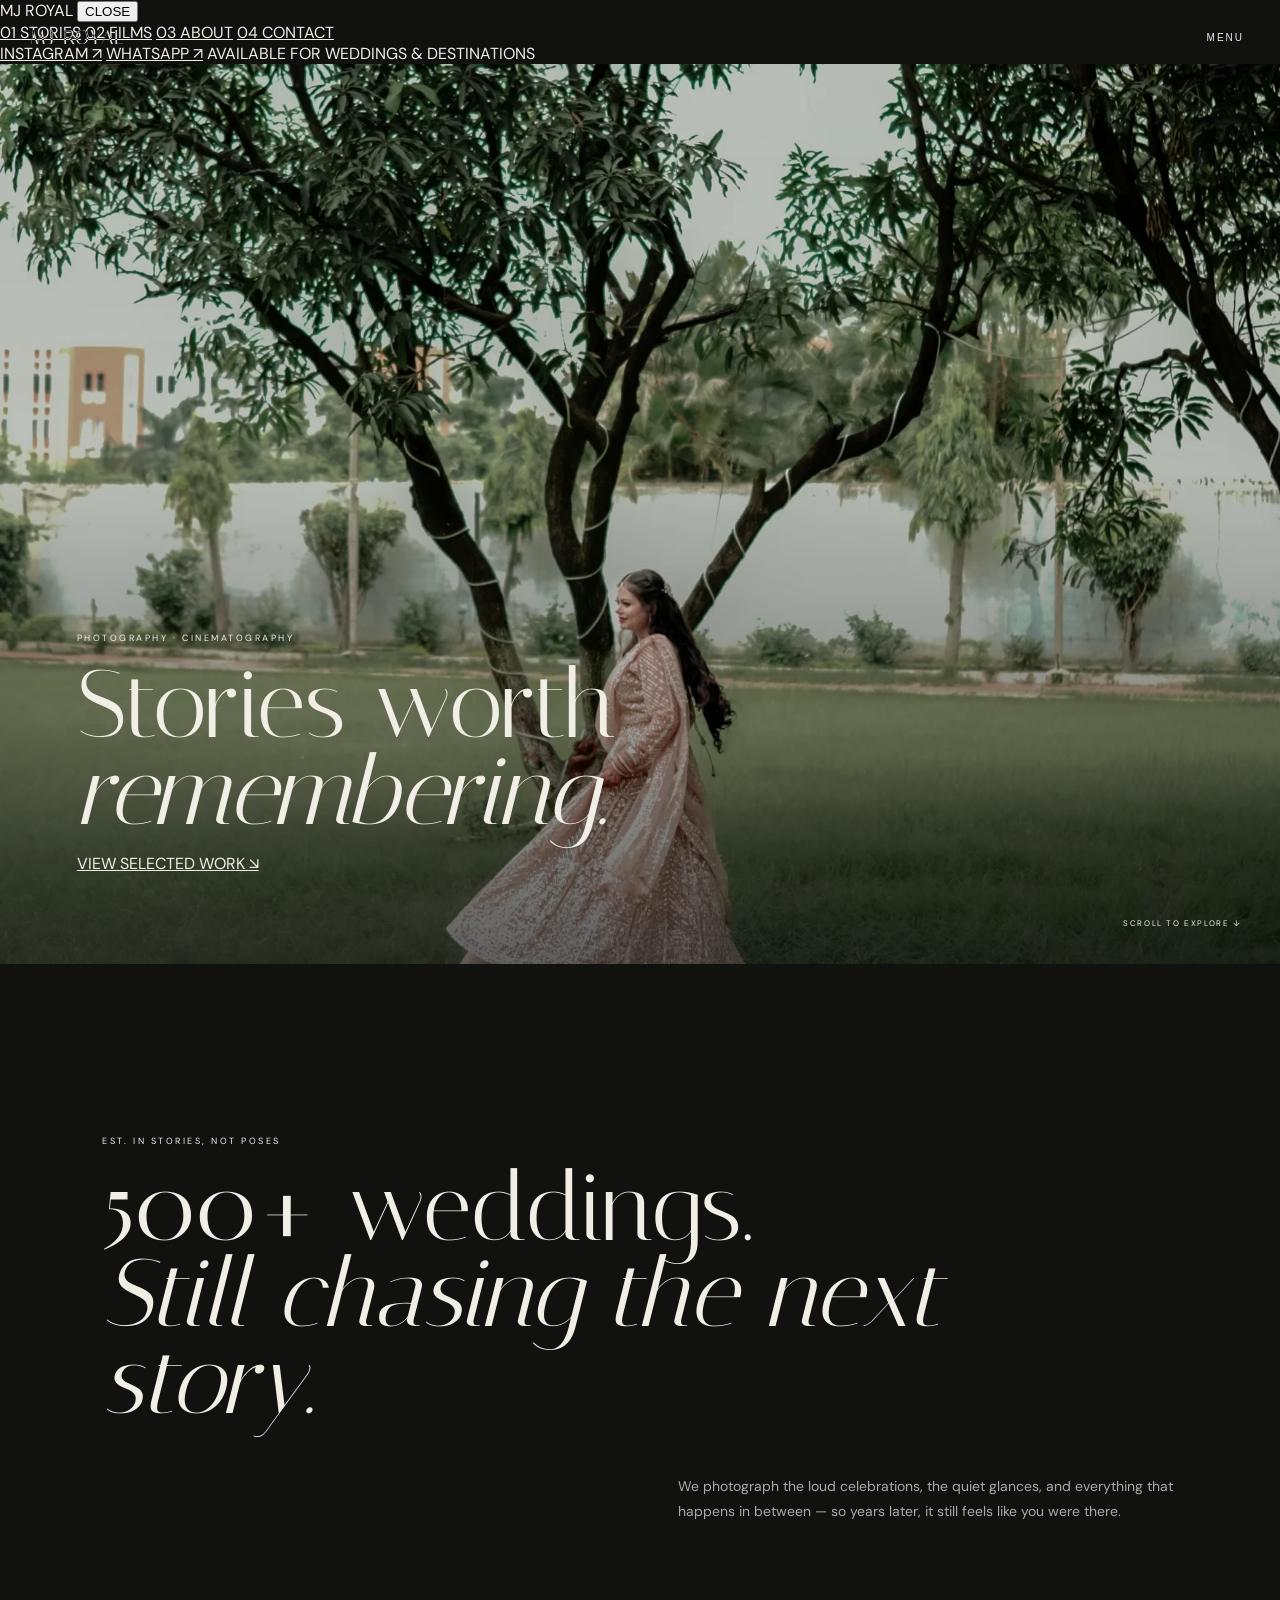
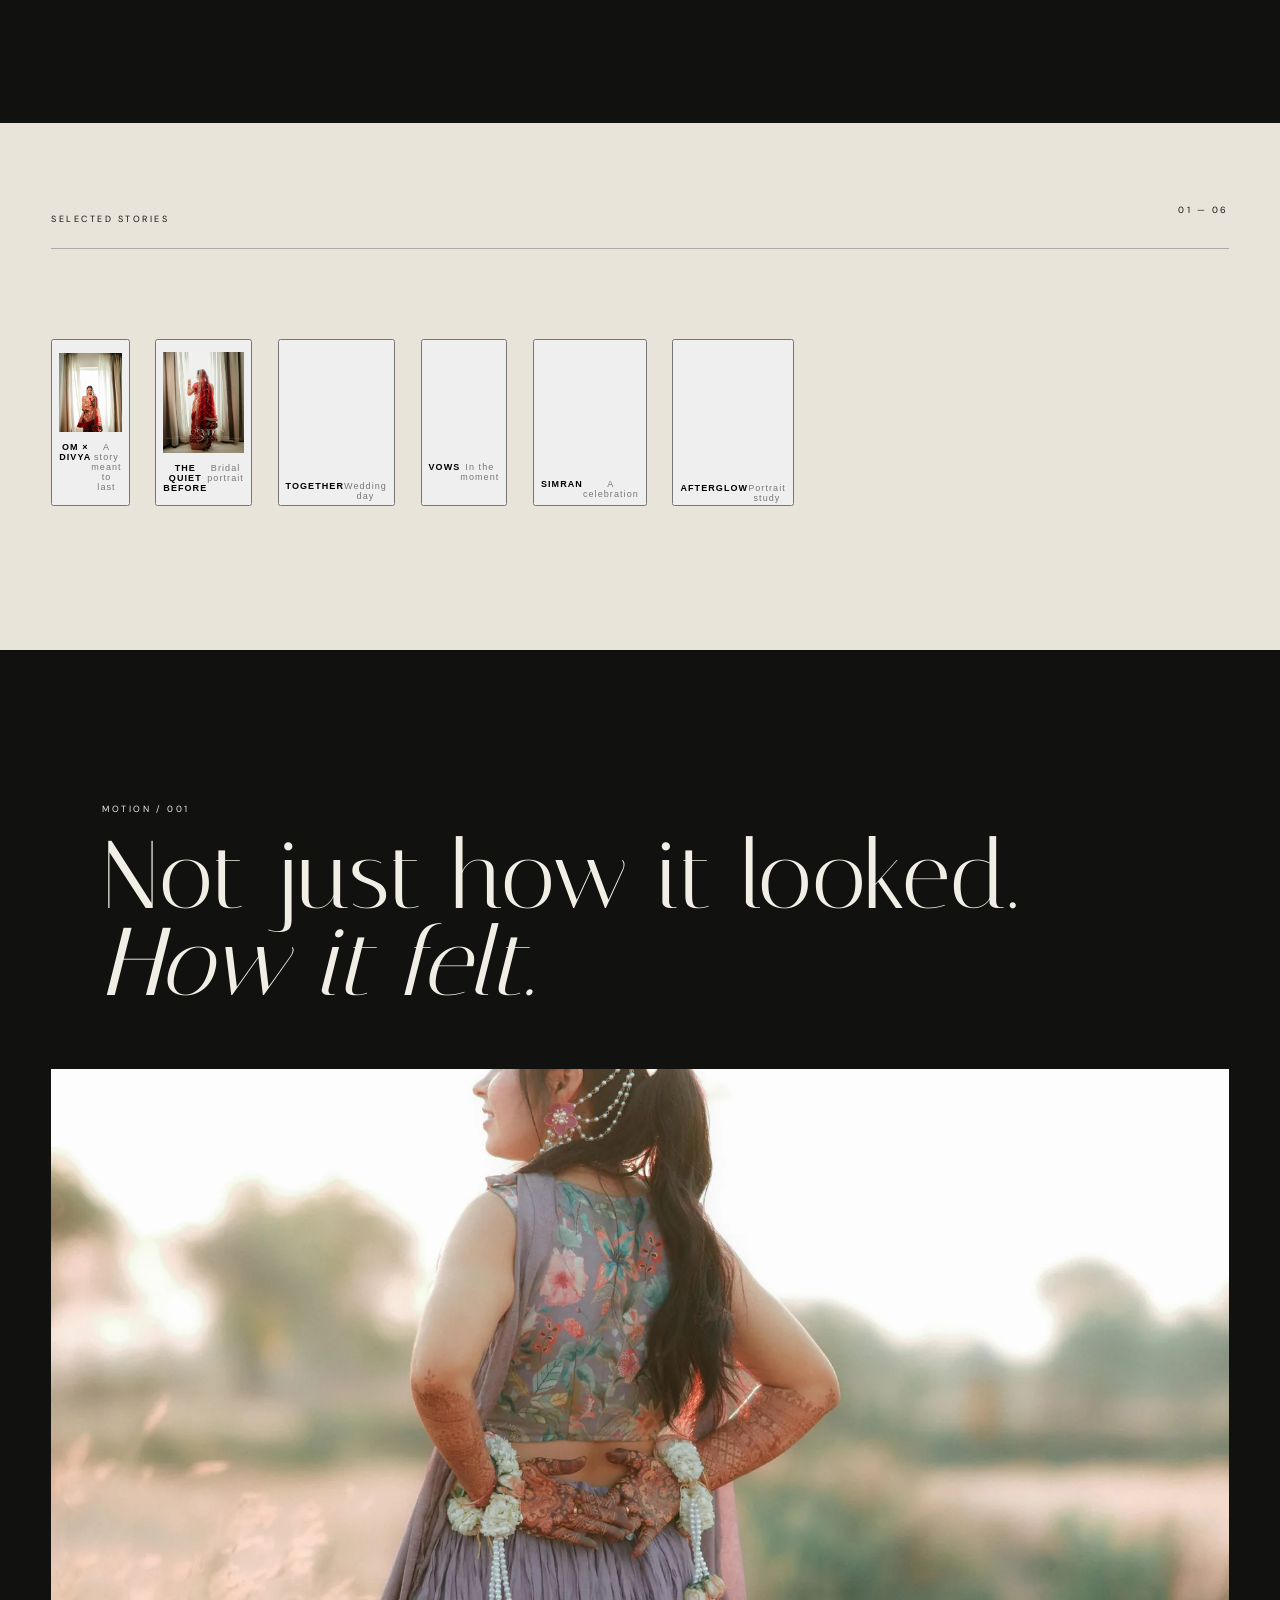
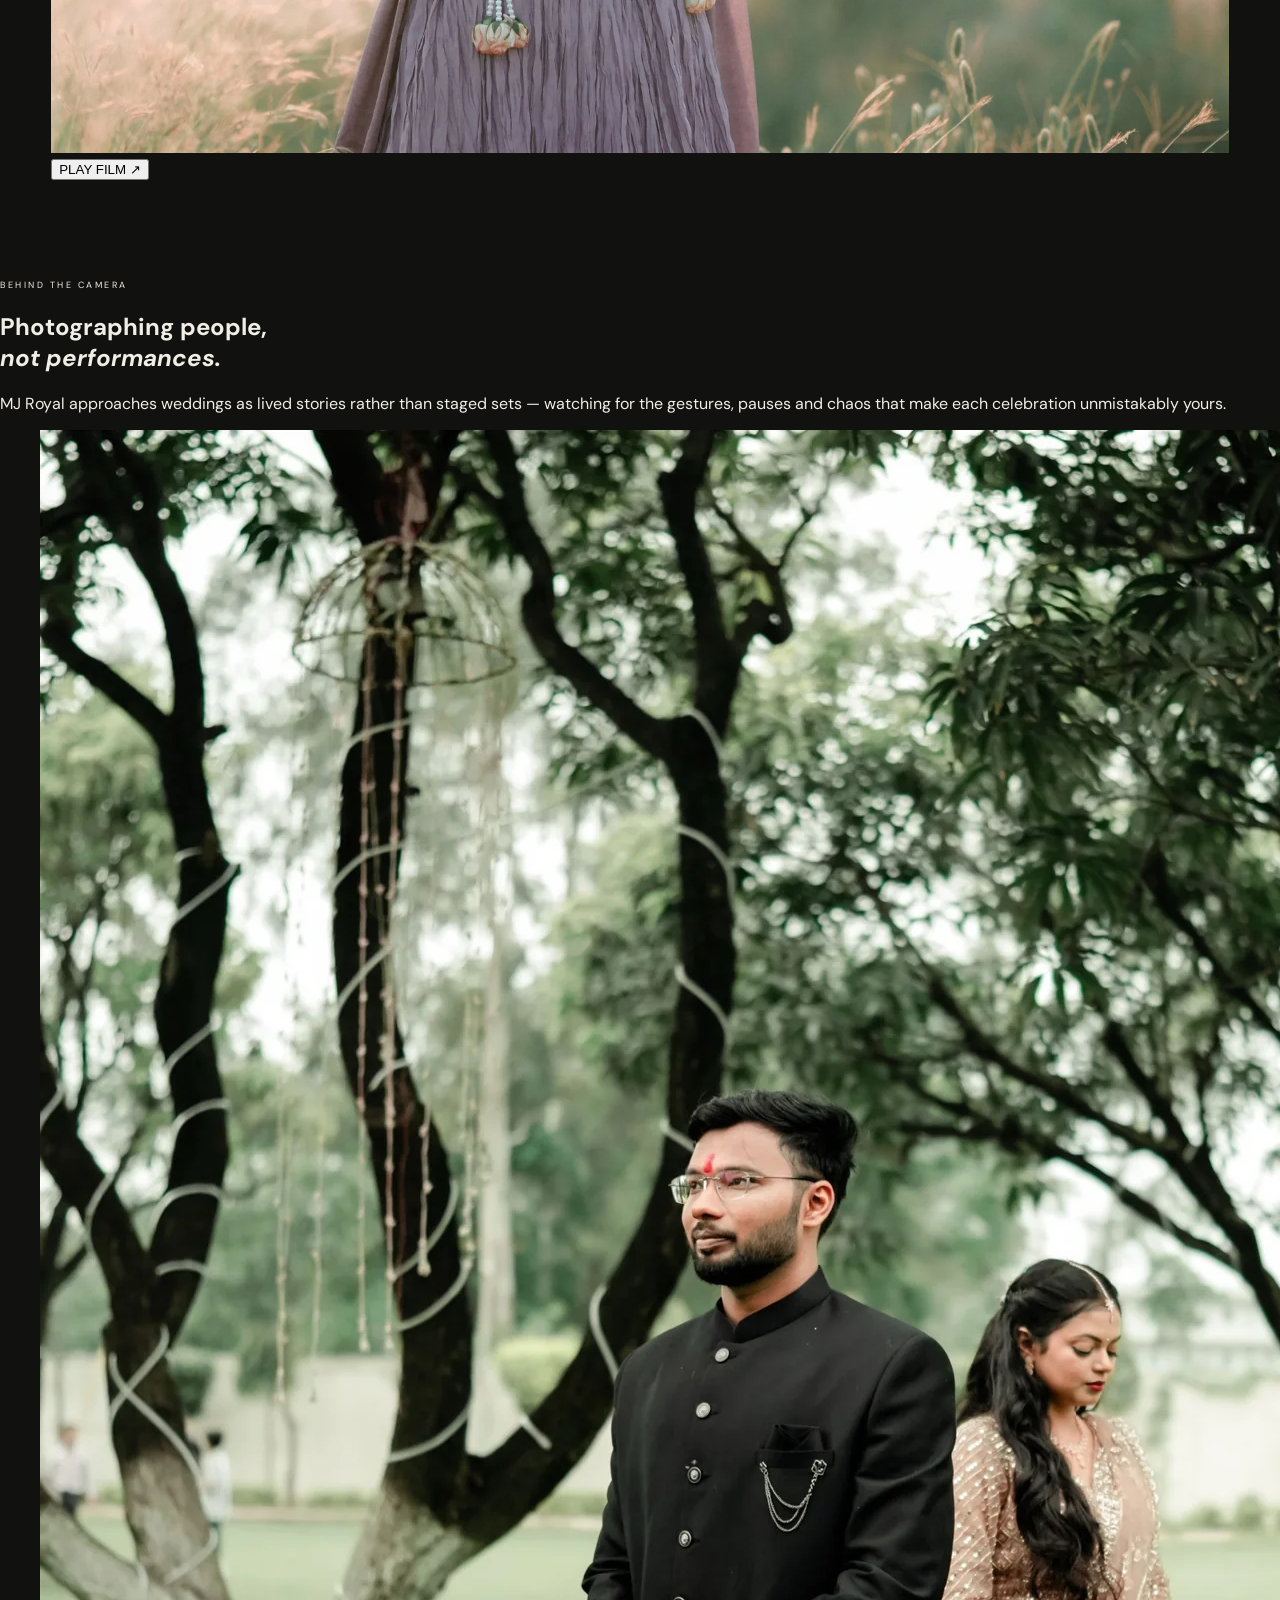
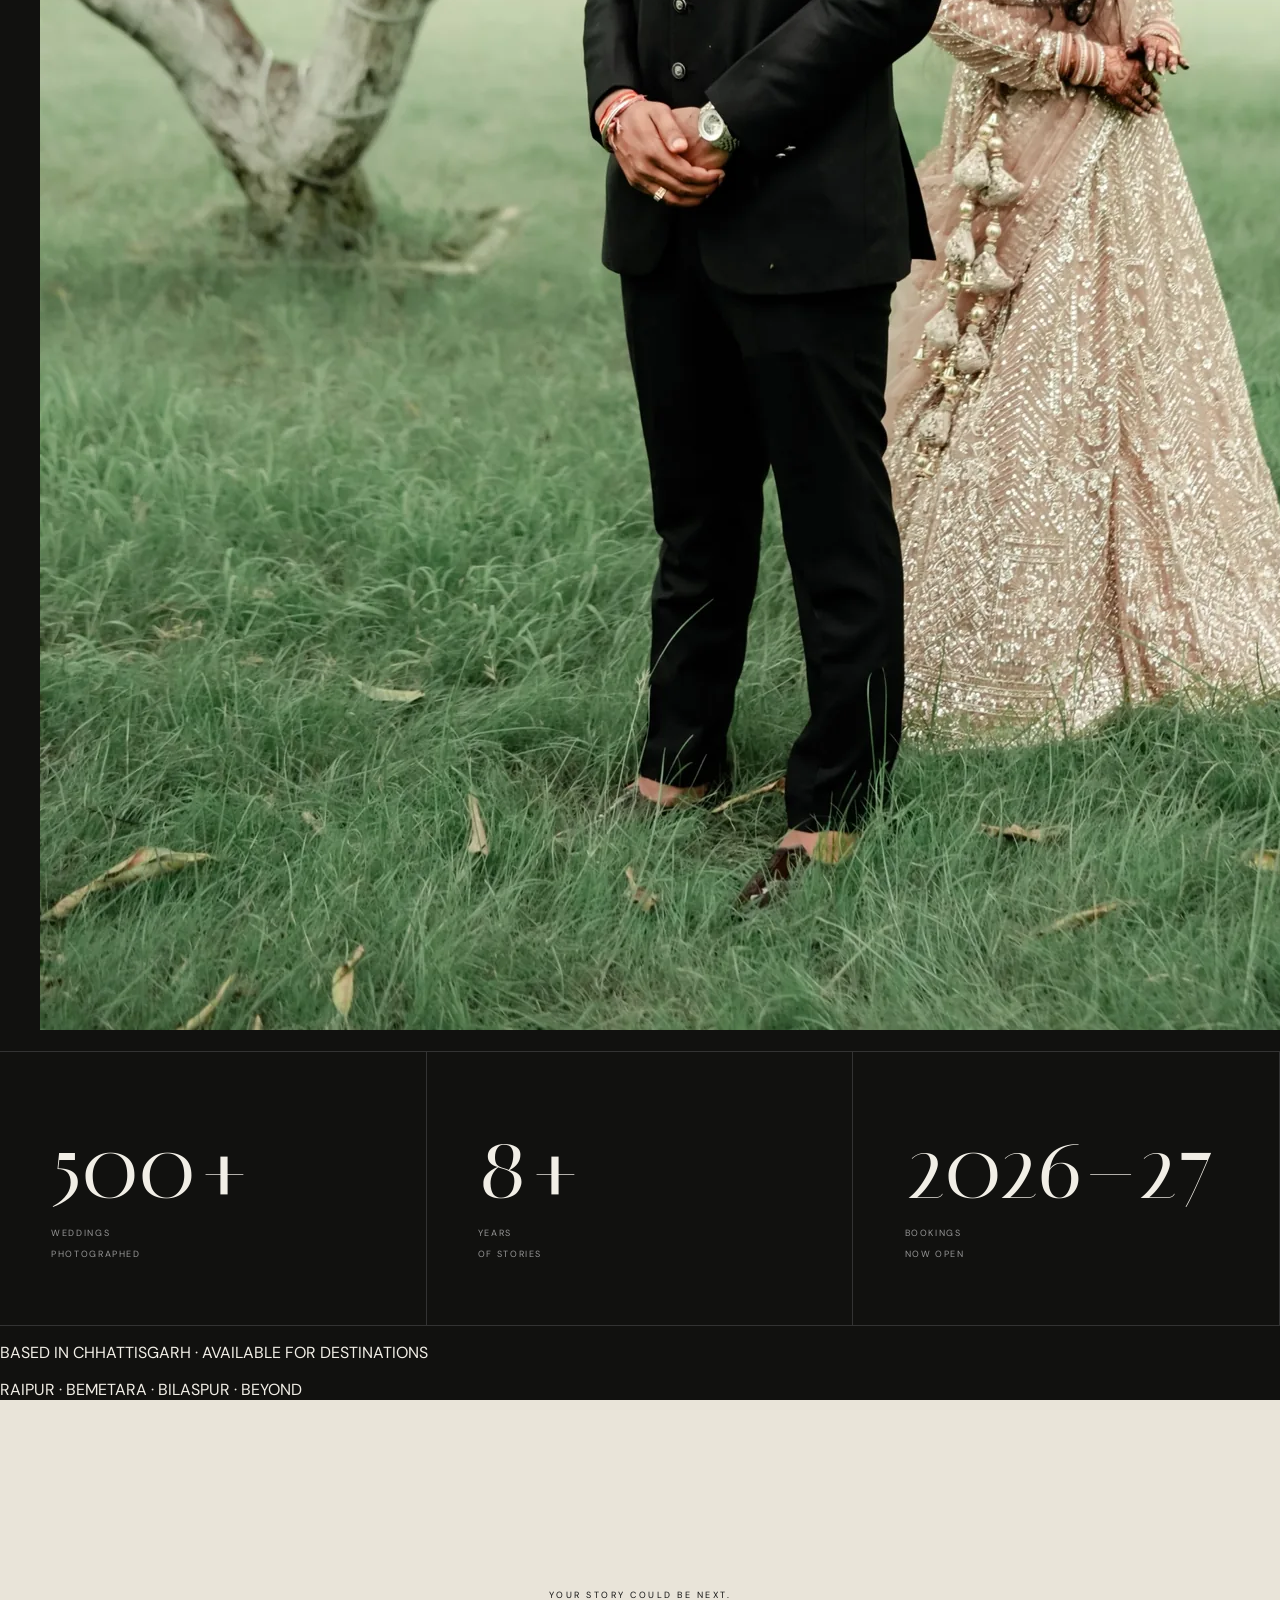
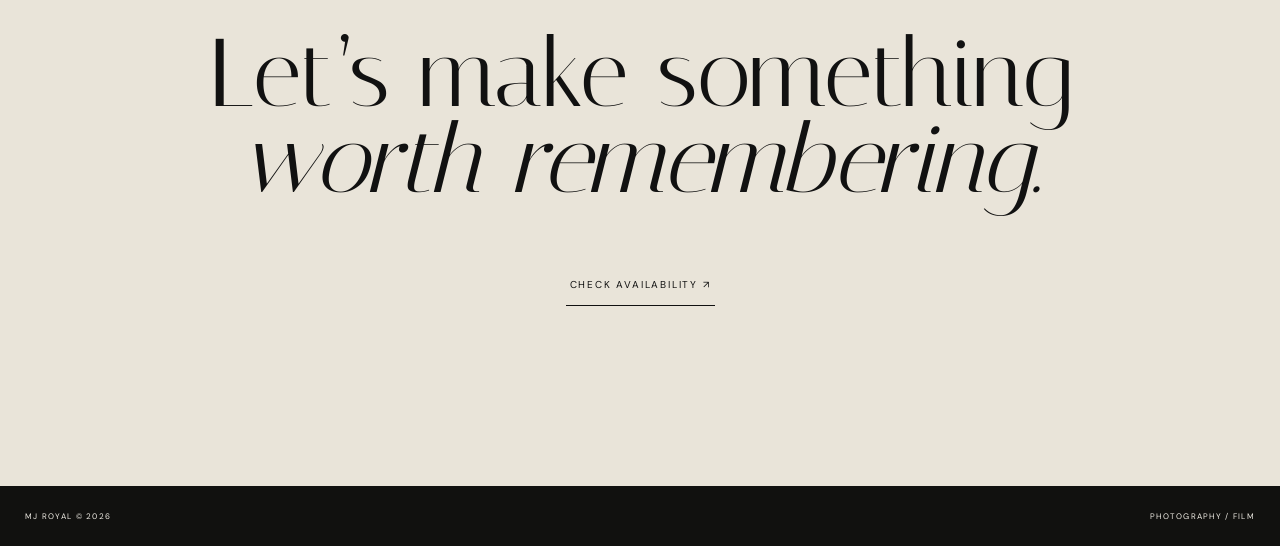
==== commit 78d45521: "Improve MJ Royal portfolio structure and interactions" ====
--- a/index.html
+++ b/index.html
@@ -1,15 +1,36 @@
 <!doctype html>
 <html lang="en">
 <head>
-<meta charset="utf-8"><meta name="viewport" content="width=device-width,initial-scale=1">
-<title>MJ Royal — Photography & Film</title>
-<meta name="description" content="MJ Royal Photography & Film — wedding stories told through photographs and cinema.">
-<link rel="preconnect" href="https://fonts.googleapis.com"><link rel="preconnect" href="https://fonts.gstatic.com" crossorigin>
+<meta charset="utf-8">
+<meta name="viewport" content="width=device-width,initial-scale=1">
+<title>MJ Royal — Wedding Photography & Film</title>
+<meta name="description" content="MJ Royal Photography & Film — editorial wedding photography and cinematography. 500+ weddings, 8+ years, bookings open for 2026–27.">
+<link rel="canonical" href="https://mjroyal.vercel.app/">
+<meta name="theme-color" content="#11110f">
+<meta property="og:type" content="website">
+<meta property="og:title" content="MJ Royal — Wedding Photography & Film">
+<meta property="og:description" content="Stories worth remembering. Editorial wedding photography and film by MJ Royal.">
+<meta property="og:url" content="https://mjroyal.vercel.app/">
+<meta property="og:image" content="https://mjroyal.vercel.app/assets/photo-03.webp">
+<meta name="twitter:card" content="summary_large_image">
+<meta name="twitter:title" content="MJ Royal — Wedding Photography & Film">
+<meta name="twitter:description" content="Stories worth remembering. Editorial wedding photography and film by MJ Royal.">
+<meta name="twitter:image" content="https://mjroyal.vercel.app/assets/photo-03.webp">
+<script>
+try{
+  if(sessionStorage.getItem("mjroyal-intro-seen")){
+    document.documentElement.classList.add("intro-seen");
+  }
+}catch(e){}
+</script>
+<link rel="preconnect" href="https://fonts.googleapis.com">
+<link rel="preconnect" href="https://fonts.gstatic.com" crossorigin>
 <link href="https://fonts.googleapis.com/css2?family=DM+Sans:wght@300;400;500&family=Italiana&display=swap" rel="stylesheet">
 <link rel="stylesheet" href="style.css">
-</head><body>
-<div id="loader" class="loader">
-  <img class="loader-art" src="assets/mjroyal-loader.webp" alt="" aria-hidden="true">
+</head>
+<body>
+<div id="loader" class="loader" aria-hidden="true">
+  <img class="loader-art" src="assets/mjroyal-loader.webp" alt="">
   <div class="loader-vignette"></div>
   <div class="lens-charge"></div>
   <div class="loader-grain"></div>
@@ -18,45 +39,123 @@
     <i></i>
   </div>
 </div>
-<div id="flash"></div>
-<header><a class="wordmark" href="#">MJ ROYAL</a><button id="menu">MENU</button></header>
-<main>
+<div id="flash" aria-hidden="true"></div>
+
+<header>
+  <a class="wordmark" href="#top">MJ ROYAL</a>
+  <button id="menu" aria-expanded="false" aria-controls="menu-panel">MENU</button>
+</header>
+
+<nav id="menu-panel" class="menu-panel" aria-hidden="true">
+  <div class="menu-top">
+    <span>MJ ROYAL</span>
+    <button id="menu-close" type="button">CLOSE</button>
+  </div>
+  <div class="menu-links">
+    <a href="#stories"><span>01</span> STORIES</a>
+    <a href="#film"><span>02</span> FILMS</a>
+    <a href="#about"><span>03</span> ABOUT</a>
+    <a href="#contact"><span>04</span> CONTACT</a>
+  </div>
+  <div class="menu-meta">
+    <a href="https://instagram.com/mjroyalphotography.film/" target="_blank" rel="noreferrer">INSTAGRAM ↗</a>
+    <a href="https://wa.me/918370040782" target="_blank" rel="noreferrer">WHATSAPP ↗</a>
+    <span>AVAILABLE FOR WEDDINGS & DESTINATIONS</span>
+  </div>
+</nav>
+
+<main id="top">
 <section class="hero">
-  <img src="assets/photo-03.webp" alt="MJ Royal wedding story">
+  <img src="assets/photo-03.webp" alt="Wedding couple photographed by MJ Royal" fetchpriority="high" decoding="async">
   <div class="hero-shade"></div>
-  <div class="hero-copy"><p>PHOTOGRAPHY · CINEMATOGRAPHY</p><h1>Stories worth<br><em>remembering.</em></h1></div>
+  <div class="hero-booking">2026–27 BOOKINGS OPEN</div>
+  <div class="hero-copy">
+    <p>PHOTOGRAPHY · CINEMATOGRAPHY</p>
+    <h1>Stories worth<br><em>remembering.</em></h1>
+    <a class="hero-cta" href="#stories">VIEW SELECTED WORK <span>↘</span></a>
+  </div>
   <div class="scroll">SCROLL TO EXPLORE ↓</div>
 </section>
+
 <section class="manifesto">
- <p class="eyebrow">EST. IN STORIES, NOT POSES</p>
- <h2>500+ weddings.<br><em>Still chasing the next story.</em></h2>
- <p class="bodycopy">We photograph the loud celebrations, the quiet glances, and everything that happens in between — so years later, it still feels like you were there.</p>
+  <p class="eyebrow">EST. IN STORIES, NOT POSES</p>
+  <h2>500+ weddings.<br><em>Still chasing the next story.</em></h2>
+  <p class="bodycopy">We photograph the loud celebrations, the quiet glances, and everything that happens in between — so years later, it still feels like you were there.</p>
 </section>
-<section class="stories">
- <div class="section-head"><p>SELECTED STORIES</p><span>01 — 06</span></div>
- <div class="editorial-grid">
-   <figure class="a"><img src="assets/photo-08.webp"><figcaption><b>OM × DIVYA</b><span>A story meant to last</span></figcaption></figure>
-   <figure class="b"><img src="assets/photo-14.webp"><figcaption><b>THE QUIET BEFORE</b><span>Bridal portrait</span></figcaption></figure>
-   <figure class="c"><img src="assets/photo-05.webp"><figcaption><b>TOGETHER</b><span>Wedding day</span></figcaption></figure>
-   <figure class="d"><img src="assets/photo-12.webp"><figcaption><b>VOWS</b><span>In the moment</span></figcaption></figure>
-   <figure class="e"><img src="assets/photo-01.webp"><figcaption><b>SIMRAN</b><span>A celebration</span></figcaption></figure>
-   <figure class="f"><img src="assets/photo-16.webp"><figcaption><b>AFTERGLOW</b><span>Portrait study</span></figcaption></figure>
- </div>
+
+<section class="stories" id="stories">
+  <div class="section-head"><p>SELECTED STORIES</p><span>01 — 06</span></div>
+  <div class="editorial-grid">
+    <button class="story-card a" data-story="om-divya" aria-label="View Om and Divya wedding story">
+      <figure><img src="assets/photo-08.webp" loading="lazy" decoding="async" alt="Om and Divya wedding portrait"><figcaption><b>OM × DIVYA</b><span>A story meant to last</span></figcaption></figure>
+    </button>
+    <button class="story-card b" data-story="quiet-before" aria-label="View The Quiet Before story">
+      <figure><img src="assets/photo-14.webp" loading="lazy" decoding="async" alt="Bridal portrait photographed by MJ Royal"><figcaption><b>THE QUIET BEFORE</b><span>Bridal portrait</span></figcaption></figure>
+    </button>
+    <button class="story-card c" data-story="together" aria-label="View Together wedding story">
+      <figure><img src="assets/photo-05.webp" loading="lazy" decoding="async" alt="Wedding couple photographed by MJ Royal"><figcaption><b>TOGETHER</b><span>Wedding day</span></figcaption></figure>
+    </button>
+    <button class="story-card d" data-story="vows" aria-label="View Vows wedding story">
+      <figure><img src="assets/photo-12.webp" loading="lazy" decoding="async" alt="Wedding ceremony moment photographed by MJ Royal"><figcaption><b>VOWS</b><span>In the moment</span></figcaption></figure>
+    </button>
+    <button class="story-card e" data-story="simran" aria-label="View Simran wedding story">
+      <figure><img src="assets/photo-01.webp" loading="lazy" decoding="async" alt="Simran wedding celebration photographed by MJ Royal"><figcaption><b>SIMRAN</b><span>A celebration</span></figcaption></figure>
+    </button>
+    <button class="story-card f" data-story="afterglow" aria-label="View Afterglow portrait story">
+      <figure><img src="assets/photo-16.webp" loading="lazy" decoding="async" alt="Editorial wedding portrait photographed by MJ Royal"><figcaption><b>AFTERGLOW</b><span>Portrait study</span></figcaption></figure>
+    </button>
+  </div>
 </section>
-<section class="film">
- <div class="film-title"><p>MOTION / 001</p><h2>Not just how it looked.<br><em>How it felt.</em></h2></div>
- <video autoplay muted loop playsinline poster="assets/photo-10.webp"><source src="assets/film-04.mp4" type="video/mp4"></video>
+
+<section class="film" id="film">
+  <div class="film-title"><p>MOTION / 001</p><h2>Not just how it looked.<br><em>How it felt.</em></h2></div>
+  <div class="film-frame">
+    <video id="featured-film" muted loop playsinline preload="metadata" poster="assets/photo-10.webp">
+      <source src="assets/film-05.mp4" type="video/mp4">
+    </video>
+    <button class="film-play" id="film-play" type="button">PLAY FILM ↗</button>
+  </div>
 </section>
+
+<section class="about" id="about">
+  <div class="about-copy">
+    <p class="eyebrow">BEHIND THE CAMERA</p>
+    <h2>Photographing people,<br><em>not performances.</em></h2>
+    <p>MJ Royal approaches weddings as lived stories rather than staged sets — watching for the gestures, pauses and chaos that make each celebration unmistakably yours.</p>
+  </div>
+  <figure class="about-image">
+    <img src="assets/photo-11.webp" loading="lazy" decoding="async" alt="Wedding portrait from the MJ Royal portfolio">
+  </figure>
+</section>
+
 <section class="archive">
- <div><strong>500+</strong><span>WEDDINGS<br>PHOTOGRAPHED</span></div>
- <div><strong>8+</strong><span>YEARS<br>OF STORIES</span></div>
- <div><strong>2026–27</strong><span>BOOKINGS<br>NOW OPEN</span></div>
+  <div><strong>500+</strong><span>WEDDINGS<br>PHOTOGRAPHED</span></div>
+  <div><strong>8+</strong><span>YEARS<br>OF STORIES</span></div>
+  <div><strong>2026–27</strong><span>BOOKINGS<br>NOW OPEN</span></div>
 </section>
-<section class="contact">
- <p>YOUR STORY COULD BE NEXT.</p><h2>Let’s make something<br><em>worth remembering.</em></h2>
- <a href="https://wa.me/918370040782" target="_blank" rel="noreferrer">CHECK AVAILABILITY ↗</a>
+
+<section class="proof">
+  <p>BASED IN CHHATTISGARH · AVAILABLE FOR DESTINATIONS</p>
+  <div>RAIPUR <span>·</span> BEMETARA <span>·</span> BILASPUR <span>·</span> BEYOND</div>
+</section>
+
+<section class="contact" id="contact">
+  <p>YOUR STORY COULD BE NEXT.</p>
+  <h2>Let’s make something<br><em>worth remembering.</em></h2>
+  <a href="https://wa.me/918370040782" target="_blank" rel="noreferrer">CHECK AVAILABILITY ↗</a>
 </section>
 </main>
+
+<dialog id="story-viewer" class="story-viewer">
+  <button id="story-close" class="story-close" type="button" aria-label="Close story">CLOSE</button>
+  <div class="story-viewer-head">
+    <p id="story-kicker">SELECTED STORY</p>
+    <h2 id="story-title"></h2>
+  </div>
+  <div id="story-gallery" class="story-gallery"></div>
+</dialog>
+
 <footer><span>MJ ROYAL © 2026</span><span>PHOTOGRAPHY / FILM</span></footer>
 <script src="script.js"></script>
-</body></html>+</body>
+</html>
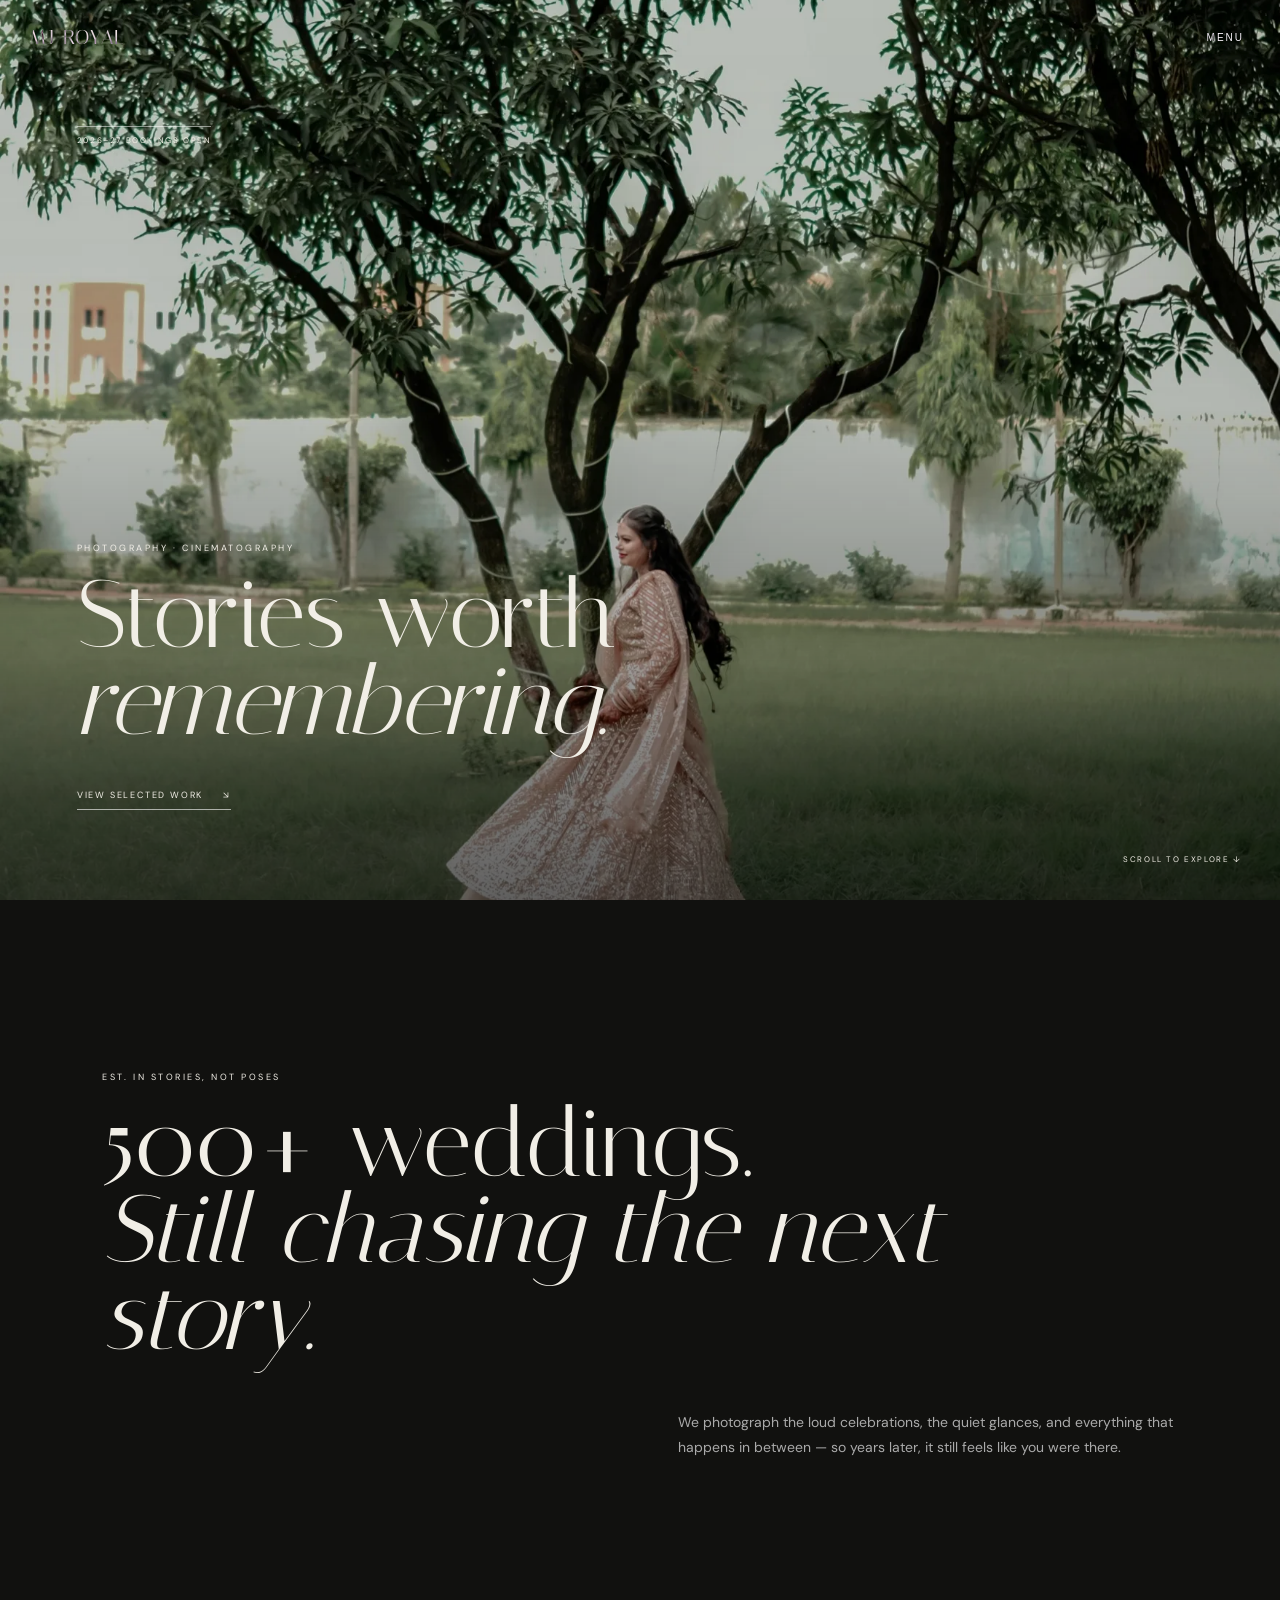
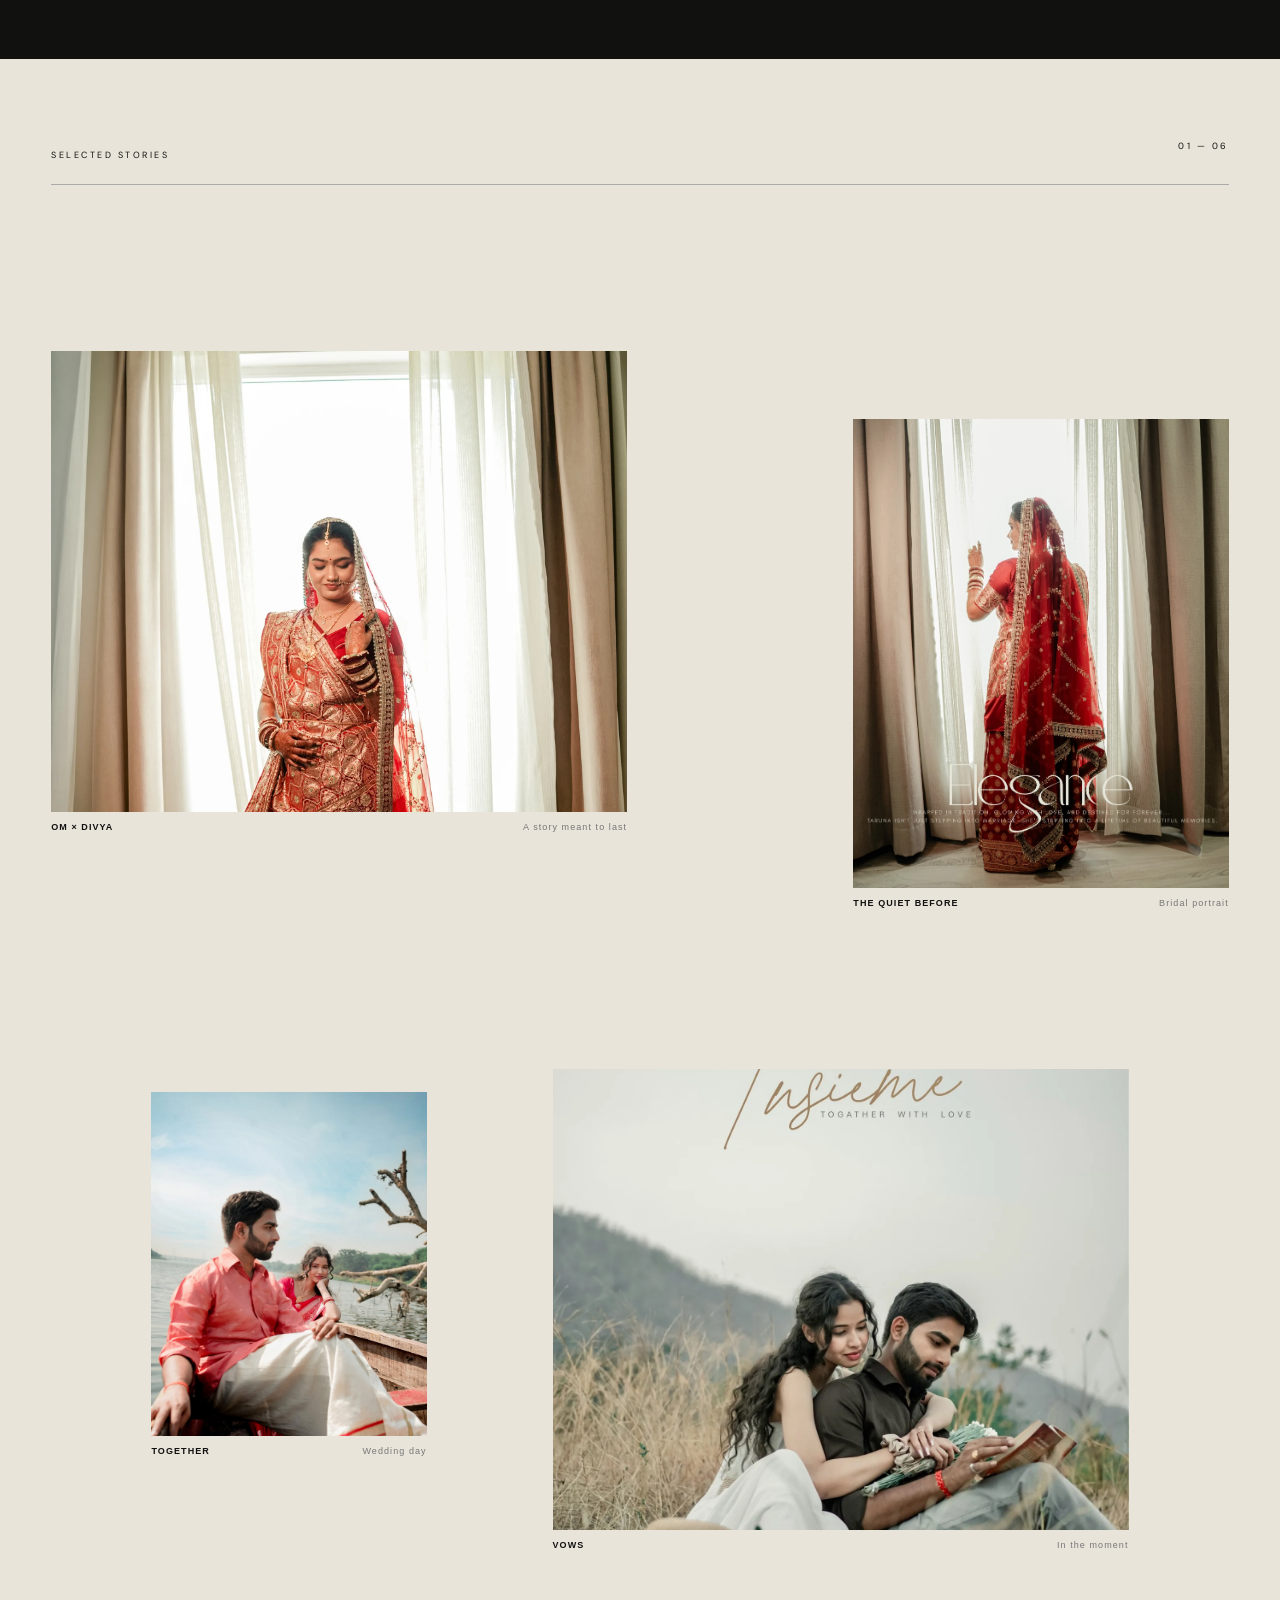
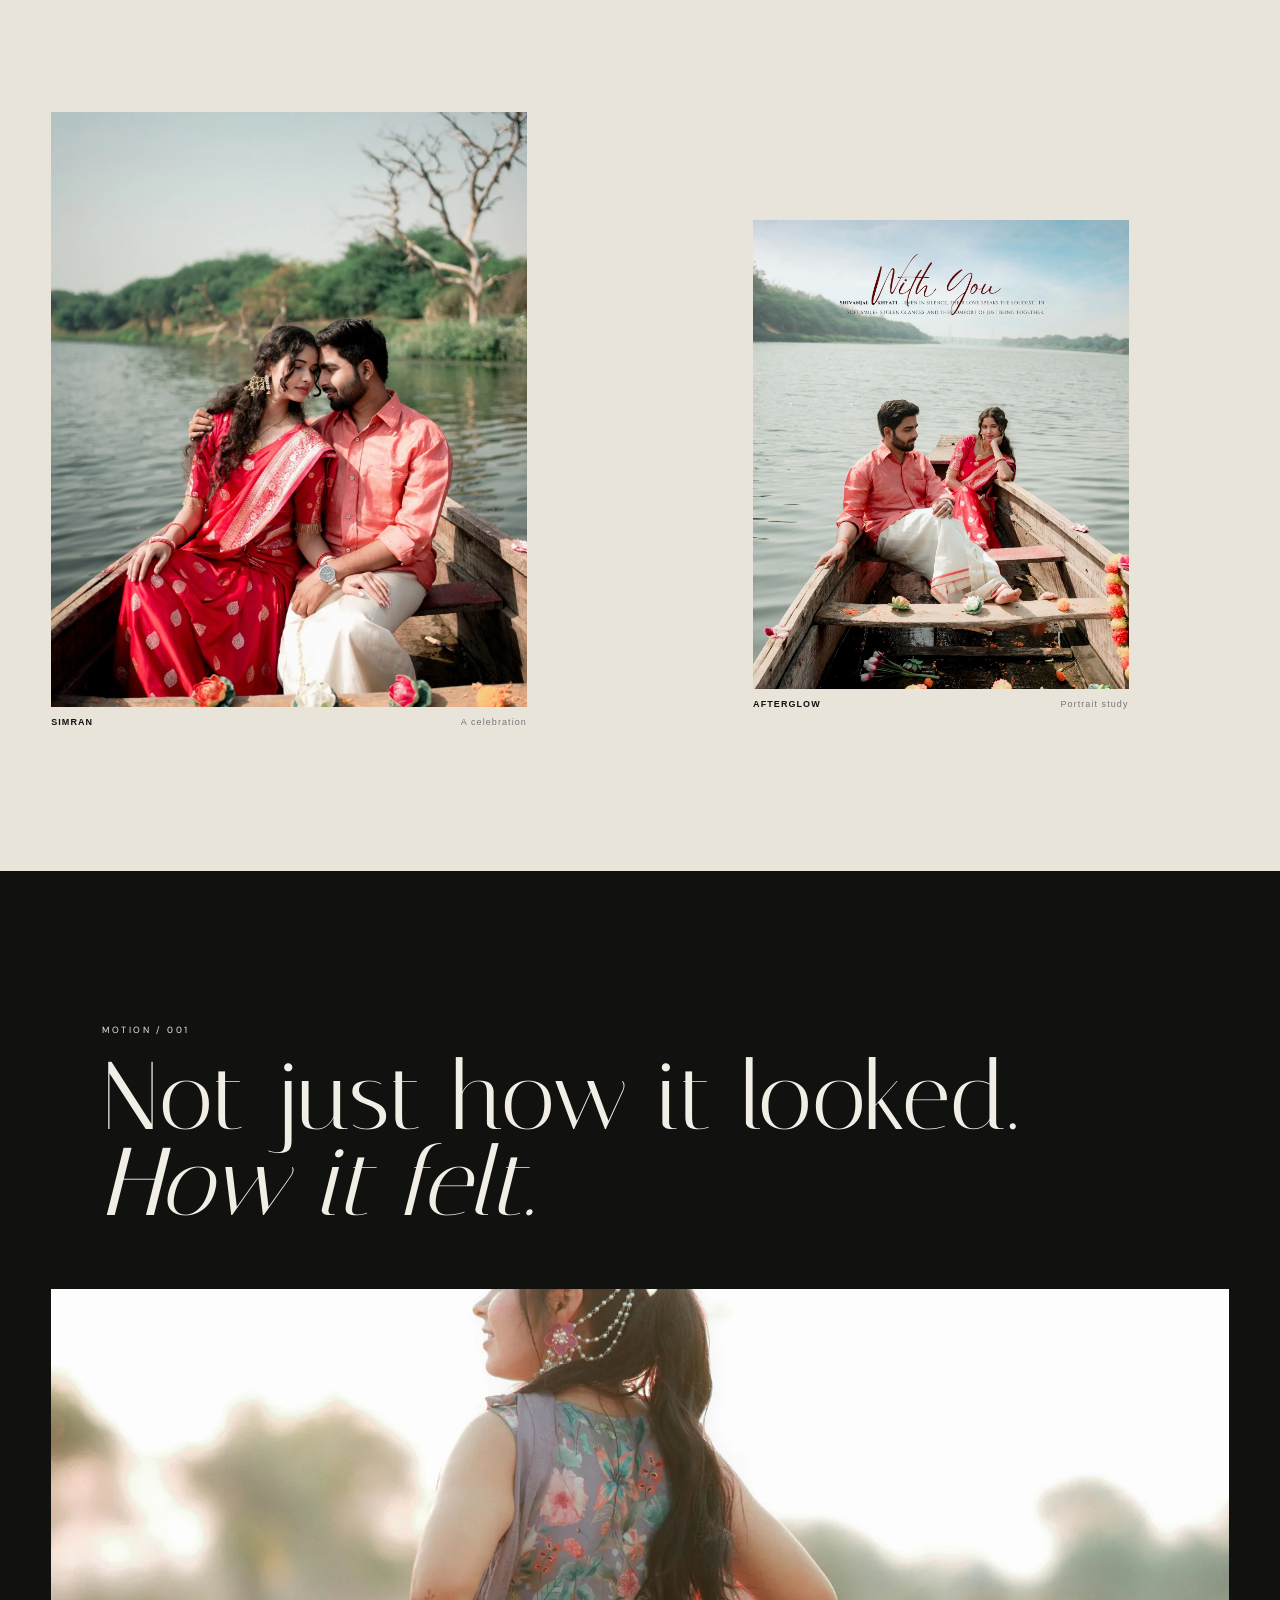
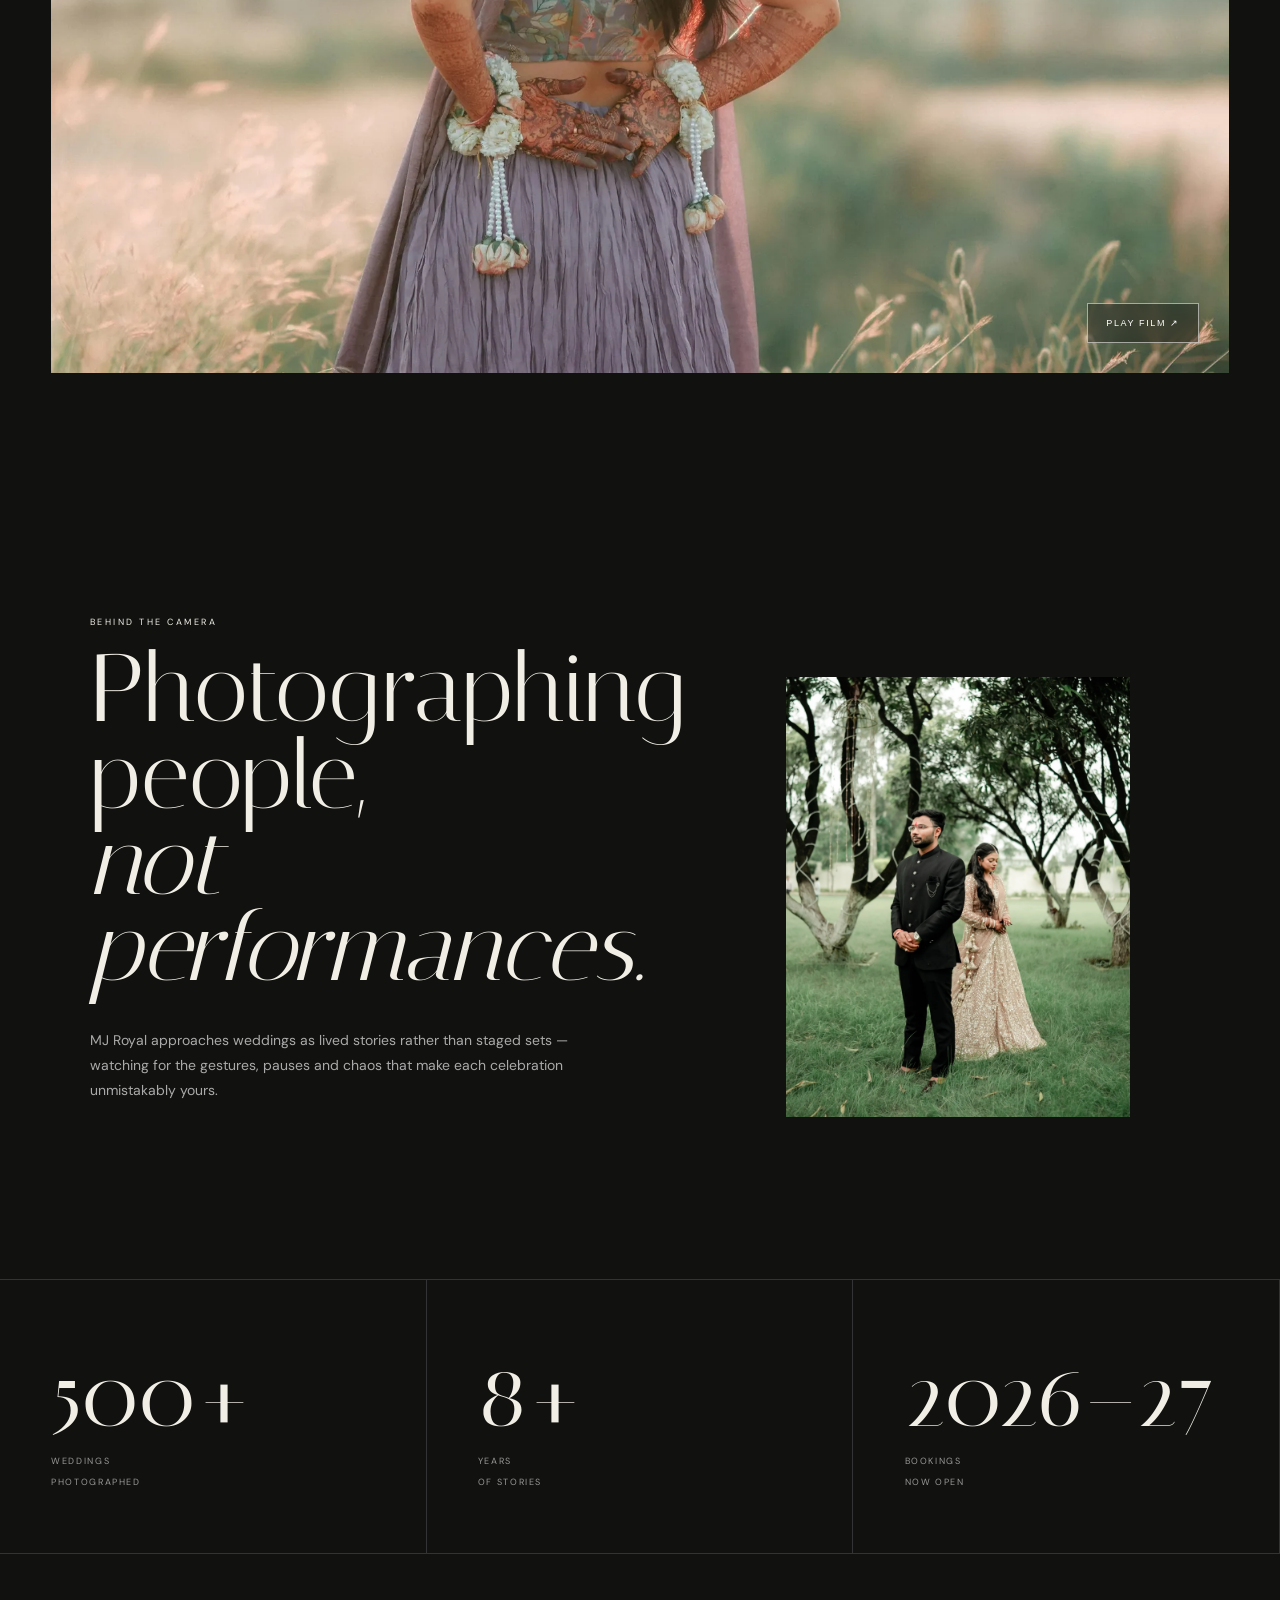
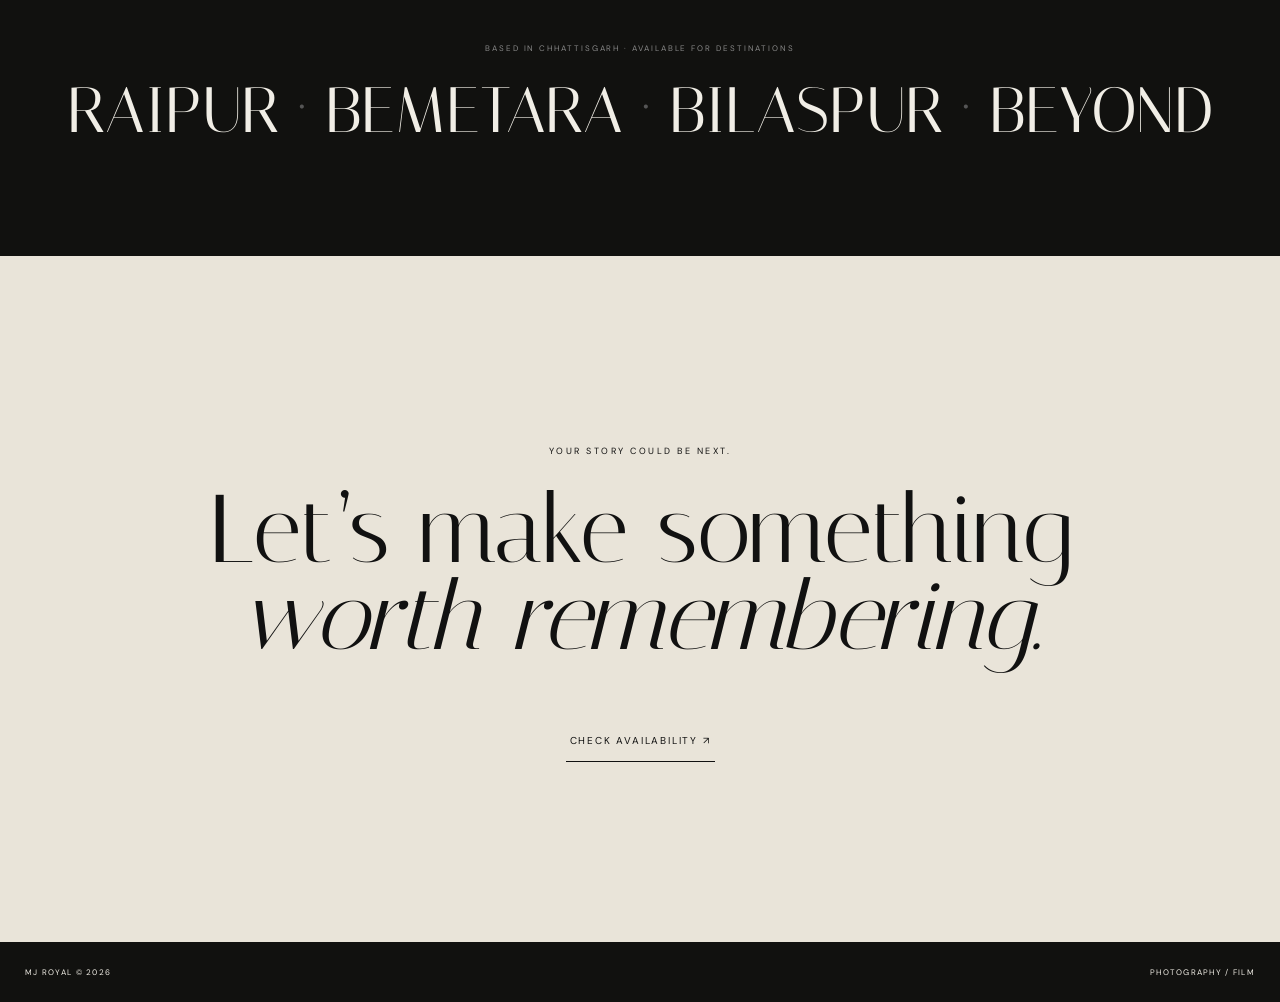
==== commit 93408baa: "Add reference-inspired rotating wireframe camera intro" ====
--- a/index.html
+++ b/index.html
@@ -18,7 +18,7 @@
 <meta name="twitter:image" content="https://mjroyal.vercel.app/assets/photo-03.webp">
 <script>
 try{
-  if(sessionStorage.getItem("mjroyal-intro-seen")){
+  if(sessionStorage.getItem("mjroyal-wire-intro-seen")){
     document.documentElement.classList.add("intro-seen");
   }
 }catch(e){}
@@ -29,17 +29,14 @@
 <link rel="stylesheet" href="style.css">
 </head>
 <body>
-<div id="loader" class="loader" aria-hidden="true">
-  <img class="loader-art" src="assets/mjroyal-loader.webp" alt="">
-  <div class="loader-vignette"></div>
-  <div class="lens-charge"></div>
-  <div class="loader-grain"></div>
-  <div class="loader-status">
-    <span>FOCUS LOCKED</span>
-    <i></i>
-  </div>
+<div id="loader" class="loader">
+  <div class="loader-brand">MJ ROYAL <span>PHOTOGRAPHY / FILM</span></div>
+  <div class="loader-title">TIMELESS <span>STORIES</span></div>
+  <div id="camera-stage"></div>
+  <div class="loader-status"><span id="loader-label">PREPARING THE FRAME</span><i></i></div>
+  <button id="loader-skip" type="button" aria-label="Skip opening animation">SKIP INTRO ↗</button>
 </div>
-<div id="flash" aria-hidden="true"></div>
+<noscript><style>.loader{display:none!important}</style></noscript>
 
 <header>
   <a class="wordmark" href="#top">MJ ROYAL</a>
--- a/style.css
+++ b/style.css
@@ -1,78 +1,50 @@
-*{box-sizing:border-box}html{scroll-behavior:smooth}body{margin:0;background:#11110f;color:#f1eee6;font-family:"DM Sans",sans-serif}body.loading{overflow:hidden}a{color:inherit}
-.loader{
-  position:fixed; inset:0; z-index:100; overflow:hidden;
-  background:#090909; display:grid; place-items:center;
-  transition:opacity .42s ease, visibility .42s ease;
+*{box-sizing:border-box}html{scroll-behavior:smooth}body{margin:0;background:#11110f;color:#f1eee6;font-family:"DM Sans",sans-serif}body.loading,body.menu-open,body.story-open{overflow:hidden}a{color:inherit}.intro-seen .loader,.intro-seen #flash{display:none!important}
+.loader{position:fixed;inset:0;z-index:100;overflow:hidden;background:#090909;display:grid;place-items:center;transition:opacity .42s ease,visibility .42s ease}.loader-art{width:100%;height:100%;object-fit:cover;object-position:center;transform:scale(1.025);filter:contrast(1.03) brightness(.92);animation:loaderBreath 1.7s cubic-bezier(.2,.75,.2,1) forwards}.loader-vignette{position:absolute;inset:0;pointer-events:none;background:radial-gradient(circle at 50% 50%,transparent 0 23%,rgba(0,0,0,.06) 48%,rgba(0,0,0,.42) 100%),linear-gradient(180deg,rgba(0,0,0,.08),transparent 24%,transparent 76%,rgba(0,0,0,.16))}.lens-charge{position:absolute;left:50%;top:56.2%;width:7vw;aspect-ratio:1;min-width:70px;max-width:128px;transform:translate(-50%,-50%) scale(.55);border-radius:50%;opacity:0;background:radial-gradient(circle,rgba(255,249,229,.92) 0,rgba(255,218,157,.38) 25%,rgba(255,255,255,.08) 52%,transparent 72%);filter:blur(1px);mix-blend-mode:screen;animation:lensCharge 1.5s cubic-bezier(.4,0,.2,1) .15s forwards}.loader-grain{position:absolute;inset:-30%;opacity:.065;pointer-events:none;background-image:url("data:image/svg+xml,%3Csvg viewBox='0 0 180 180' xmlns='http://www.w3.org/2000/svg'%3E%3Cfilter id='n'%3E%3CfeTurbulence type='fractalNoise' baseFrequency='.95' numOctaves='4' stitchTiles='stitch'/%3E%3C/filter%3E%3Crect width='100%25' height='100%25' filter='url(%23n)' opacity='.7'/%3E%3C/svg%3E");animation:grainShift .22s steps(2) infinite}.loader-status{position:absolute;left:50%;bottom:4.3vh;transform:translateX(-50%);display:flex;align-items:center;gap:12px;padding:8px 10px;font-size:8px;letter-spacing:.28em;color:#eae3d6;text-shadow:0 1px 8px #000}.loader-status i{display:block;width:54px;height:1px;overflow:hidden;position:relative;background:rgba(238,231,218,.24)}.loader-status i:after{content:"";position:absolute;inset:0;transform:translateX(-100%);background:#f4ead9;box-shadow:0 0 12px rgba(255,224,177,.8);animation:focusSweep .92s ease-in-out .42s forwards}#flash{position:fixed;inset:0;z-index:101;opacity:0;pointer-events:none;background:#fff}#flash:after{content:"";position:absolute;inset:0;background:radial-gradient(circle at 50% 48%,#fff 0 12%,rgba(255,255,255,.96) 22%,rgba(255,255,255,.45) 58%,transparent 100%)}
+@keyframes loaderBreath{0%{transform:scale(1.045);filter:contrast(1.02) brightness(.82)}70%{transform:scale(1.012);filter:contrast(1.04) brightness(.94)}100%{transform:scale(1);filter:contrast(1.05) brightness(.98)}}@keyframes lensCharge{0%{opacity:0;transform:translate(-50%,-50%) scale(.45)}58%{opacity:.18}82%{opacity:.55;transform:translate(-50%,-50%) scale(.82)}100%{opacity:.12;transform:translate(-50%,-50%) scale(1.06)}}@keyframes focusSweep{to{transform:translateX(0)}}@keyframes grainShift{0%{transform:translate3d(0,0,0)}25%{transform:translate3d(3%,-2%,0)}50%{transform:translate3d(-2%,3%,0)}75%{transform:translate3d(2%,2%,0)}100%{transform:translate3d(-3%,-1%,0)}}@keyframes heroIn{to{transform:scale(1)}}
+
+header{position:absolute;z-index:20;top:0;left:0;width:100%;display:flex;justify-content:space-between;padding:25px 30px;mix-blend-mode:difference}.wordmark{text-decoration:none;font-family:Italiana;font-size:20px;letter-spacing:.08em}#menu,#menu-close{border:0;background:none;color:white;font-size:10px;letter-spacing:.2em;cursor:pointer}
+.menu-panel{position:fixed;inset:0;z-index:90;background:#0e0e0d;color:#f1eee6;padding:28px 34px 34px;display:grid;grid-template-rows:auto 1fr auto;opacity:0;visibility:hidden;transform:translateY(-12px);transition:opacity .38s ease,transform .38s ease,visibility .38s ease}.menu-panel.open{opacity:1;visibility:visible;transform:none}.menu-top,.menu-meta{display:flex;justify-content:space-between;gap:24px;font-size:9px;letter-spacing:.18em}.menu-links{align-self:center;display:grid;gap:5px}.menu-links a{text-decoration:none;font:400 clamp(54px,9vw,128px)/.9 Italiana,serif;display:flex;align-items:center;gap:22px;overflow:hidden}.menu-links a span{font:400 9px "DM Sans";letter-spacing:.18em;color:#888}.menu-links a:hover{font-style:italic}.menu-meta{align-items:end}.menu-meta a{text-decoration:none;border-bottom:1px solid #555;padding-bottom:5px}
+
+.hero{height:100svh;position:relative;overflow:hidden}.hero>img{width:100%;height:100%;object-fit:cover;transform:scale(1.06);animation:heroIn 2.3s 2.1s forwards}.hero-shade{position:absolute;inset:0;background:linear-gradient(180deg,rgba(0,0,0,.08),rgba(0,0,0,.12) 45%,rgba(0,0,0,.62))}.hero-booking{position:absolute;left:6vw;top:14vh;font-size:8px;letter-spacing:.2em;border-top:1px solid rgba(255,255,255,.5);padding-top:8px}.hero-copy{position:absolute;left:6vw;bottom:10vh}.hero-copy p,.eyebrow,.section-head,.film-title p,.contact>p,.story-viewer-head p{font-size:9px;letter-spacing:.28em}.hero h1,.manifesto h2,.film h2,.about h2,.contact h2,.story-viewer h2{font:400 clamp(48px,7.5vw,112px)/.9 Italiana,serif;margin:18px 0}.hero em,.manifesto em,.film em,.about em,.contact em{font-weight:400}.hero-cta{display:inline-flex;gap:20px;margin-top:26px;text-decoration:none;font-size:9px;letter-spacing:.2em;border-bottom:1px solid rgba(255,255,255,.6);padding:0 0 8px}.hero-cta span{transition:transform .3s}.hero-cta:hover span{transform:translate(4px,4px)}.scroll{position:absolute;right:3vw;bottom:4vh;font-size:8px;letter-spacing:.2em}
+
+.manifesto{padding:18vh 8vw 22vh;max-width:1400px}.manifesto h2{max-width:1100px}.bodycopy{width:min(500px,75vw);margin:50px 0 0 auto;font-size:14px;line-height:1.8;color:#aaa}
+
+.stories{background:#e9e4d9;color:#111;padding:9vh 4vw 16vh}.section-head{display:flex;justify-content:space-between;border-bottom:1px solid #aaa;padding-bottom:14px}.editorial-grid{display:grid;grid-template-columns:repeat(12,1fr);gap:7vw 2vw;margin-top:10vh}.story-card{appearance:none;border:0;background:none;padding:0;color:inherit;text-align:left;cursor:pointer}.story-card figure{margin:0}.story-card img{width:100%;height:100%;object-fit:cover;display:block;transition:transform .7s,filter .7s}.story-card:hover img{transform:scale(1.015);filter:brightness(.82)}.story-card:hover figcaption:after{content:"VIEW STORY ↗";margin-left:auto;color:#111}.story-card.a{grid-column:1/7}.story-card.b{grid-column:9/13;margin-top:16vh}.story-card.c{grid-column:2/5}.story-card.d{grid-column:6/12;margin-top:8vh}.story-card.e{grid-column:1/6;margin-top:8vh}.story-card.f{grid-column:8/12;margin-top:18vh}.story-card.a img,.story-card.d img{aspect-ratio:1.25}.story-card.b img,.story-card.c img,.story-card.e img,.story-card.f img{aspect-ratio:.8}figcaption{display:flex;justify-content:space-between;gap:16px;margin-top:10px;font-size:9px;letter-spacing:.12em}figcaption span{color:#777}
+
+.film{padding:16vh 4vw 10vh}.film-title{margin-left:4vw;margin-bottom:7vh}.film-frame{position:relative}.film video{width:100%;height:76vh;object-fit:cover;display:block}.film-play{position:absolute;inset:auto 30px 30px auto;border:1px solid rgba(255,255,255,.55);background:rgba(10,10,10,.36);backdrop-filter:blur(8px);color:#fff;padding:14px 18px;font-size:9px;letter-spacing:.18em;cursor:pointer}
+
+.about{padding:16vh 7vw 18vh;display:grid;grid-template-columns:1.15fr .85fr;gap:8vw;align-items:end}.about-copy p:last-child{max-width:520px;color:#aaa;line-height:1.8;font-size:14px;margin-top:36px}.about-image{margin:0}.about-image img{width:100%;aspect-ratio:.78;object-fit:cover;display:block}
+
+.archive{display:grid;grid-template-columns:repeat(3,1fr);border-top:1px solid #333;border-bottom:1px solid #333}.archive>div{padding:7vh 4vw;border-right:1px solid #333}.archive strong{font:400 clamp(45px,7vw,100px) Italiana;display:block}.archive span{font-size:9px;line-height:1.5;letter-spacing:.18em;color:#999}
+.proof{padding:9vh 5vw 12vh;text-align:center}.proof p{font-size:8px;letter-spacing:.24em;color:#888}.proof div{font:400 clamp(26px,5vw,72px) Italiana,serif;margin-top:20px}.proof span{color:#555}
+
+.contact{padding:20vh 5vw;text-align:center;background:#e9e4d9;color:#111}.contact h2{margin:30px 0 60px}.contact a{display:inline-block;text-decoration:none;border-bottom:1px solid;padding:14px 4px;font-size:10px;letter-spacing:.18em}footer{display:flex;justify-content:space-between;padding:25px;font-size:8px;letter-spacing:.16em}
+
+.story-viewer{position:fixed;inset:0;width:100%;height:100%;max-width:none;max-height:none;margin:0;border:0;padding:0;background:#0d0d0c;color:#f1eee6;overflow:auto}.story-viewer::backdrop{background:#0d0d0c}.story-close{position:fixed;top:24px;right:28px;z-index:2;border:0;background:none;color:#fff;font-size:9px;letter-spacing:.2em;cursor:pointer}.story-viewer-head{padding:16vh 7vw 8vh}.story-viewer-head h2{margin-top:20px}.story-gallery{padding:0 5vw 10vh;display:grid;grid-template-columns:repeat(12,1fr);gap:8vh 2vw}.story-gallery img{width:100%;display:block;object-fit:cover}.story-gallery img:nth-child(3n+1){grid-column:1/9}.story-gallery img:nth-child(3n+2){grid-column:8/13}.story-gallery img:nth-child(3n){grid-column:2/7}
+
+@media(max-width:700px){
+  header{padding:20px}.loader-art{width:auto;min-width:100%;object-fit:cover;object-position:center}.lens-charge{top:53.5%;width:22vw}.loader-status{bottom:3vh;font-size:7px}
+  .menu-panel{padding:22px 20px}.menu-meta{flex-wrap:wrap}.menu-links a{font-size:56px}.hero-copy{left:7vw;bottom:13vh}.hero h1{font-size:54px}.hero-booking{left:7vw;top:12vh}.scroll{display:none}
+  .manifesto{padding:14vh 7vw}.manifesto h2,.film h2,.about h2,.contact h2,.story-viewer h2{font-size:48px}
+  .editorial-grid{display:block}.story-card{display:block;width:78%;margin:0 0 16vh!important}.story-card:nth-child(even){margin-left:auto!important;width:68%}.story-card:hover figcaption:after{display:none}
+  .film{padding:12vh 0 8vh}.film-title{padding:0 6vw}.film video{height:58vh}.film-play{right:18px;bottom:18px}
+  .about{grid-template-columns:1fr;padding:13vh 7vw;gap:8vh}.about-image{width:78%;margin-left:auto}
+  .archive{grid-template-columns:1fr}.archive>div{border-right:0;border-bottom:1px solid #333;padding:5vh 7vw;display:flex;align-items:end;justify-content:space-between}.archive strong{font-size:58px}.proof{padding:8vh 7vw 10vh}.contact{padding:16vh 7vw}footer{padding:20px 15px}
+  .story-viewer-head{padding:14vh 7vw 7vh}.story-gallery{display:block;padding:0 5vw 8vh}.story-gallery img{width:84%;margin-bottom:10vh}.story-gallery img:nth-child(even){margin-left:auto;width:72%}
 }
-.loader-art{
-  width:100%; height:100%; object-fit:cover; object-position:center;
-  transform:scale(1.025); filter:contrast(1.03) brightness(.92);
-  animation:loaderBreath 1.7s cubic-bezier(.2,.75,.2,1) forwards;
+
+@media(prefers-reduced-motion:reduce){
+  html{scroll-behavior:auto}.loader{display:none!important}#flash{display:none!important}.hero>img{animation:none;transform:none}.story-card img,.hero-cta span{transition:none!important}
 }
-.loader-vignette{
-  position:absolute; inset:0; pointer-events:none;
-  background:
-    radial-gradient(circle at 50% 50%, transparent 0 23%, rgba(0,0,0,.06) 48%, rgba(0,0,0,.42) 100%),
-    linear-gradient(180deg,rgba(0,0,0,.08),transparent 24%,transparent 76%,rgba(0,0,0,.16));
-}
-.lens-charge{
-  position:absolute; left:50%; top:56.2%; width:7vw; aspect-ratio:1;
-  min-width:70px; max-width:128px; transform:translate(-50%,-50%) scale(.55);
-  border-radius:50%; opacity:0;
-  background:radial-gradient(circle,rgba(255,249,229,.92) 0,rgba(255,218,157,.38) 25%,rgba(255,255,255,.08) 52%,transparent 72%);
-  filter:blur(1px); mix-blend-mode:screen;
-  animation:lensCharge 1.5s cubic-bezier(.4,0,.2,1) .15s forwards;
-}
-.loader-grain{
-  position:absolute; inset:-30%; opacity:.065; pointer-events:none;
-  background-image:url("data:image/svg+xml,%3Csvg viewBox='0 0 180 180' xmlns='http://www.w3.org/2000/svg'%3E%3Cfilter id='n'%3E%3CfeTurbulence type='fractalNoise' baseFrequency='.95' numOctaves='4' stitchTiles='stitch'/%3E%3C/filter%3E%3Crect width='100%25' height='100%25' filter='url(%23n)' opacity='.7'/%3E%3C/svg%3E");
-  animation:grainShift .22s steps(2) infinite;
-}
-.loader-status{
-  position:absolute; left:50%; bottom:4.3vh; transform:translateX(-50%);
-  display:flex; align-items:center; gap:12px; padding:8px 10px;
-  font-size:8px; letter-spacing:.28em; color:#eae3d6;
-  text-shadow:0 1px 8px #000;
-}
-.loader-status i{
-  display:block; width:54px; height:1px; overflow:hidden; position:relative;
-  background:rgba(238,231,218,.24);
-}
-.loader-status i:after{
-  content:""; position:absolute; inset:0; transform:translateX(-100%);
-  background:#f4ead9; box-shadow:0 0 12px rgba(255,224,177,.8);
-  animation:focusSweep .92s ease-in-out .42s forwards;
-}
-#flash{
-  position:fixed; inset:0; z-index:101; opacity:0; pointer-events:none;
-  background:#fff;
-}
-#flash:after{
-  content:""; position:absolute; inset:0;
-  background:radial-gradient(circle at 50% 48%,#fff 0 12%,rgba(255,255,255,.96) 22%,rgba(255,255,255,.45) 58%,transparent 100%);
-}
-@keyframes loaderBreath{
-  0%{transform:scale(1.045);filter:contrast(1.02) brightness(.82)}
-  70%{transform:scale(1.012);filter:contrast(1.04) brightness(.94)}
-  100%{transform:scale(1);filter:contrast(1.05) brightness(.98)}
-}
-@keyframes lensCharge{
-  0%{opacity:0;transform:translate(-50%,-50%) scale(.45)}
-  58%{opacity:.18}
-  82%{opacity:.55;transform:translate(-50%,-50%) scale(.82)}
-  100%{opacity:.12;transform:translate(-50%,-50%) scale(1.06)}
-}
-@keyframes focusSweep{to{transform:translateX(0)}}
-@keyframes grainShift{
-  0%{transform:translate3d(0,0,0)}
-  25%{transform:translate3d(3%,-2%,0)}
-  50%{transform:translate3d(-2%,3%,0)}
-  75%{transform:translate3d(2%,2%,0)}
-  100%{transform:translate3d(-3%,-1%,0)}
-}
-header{position:absolute;z-index:10;top:0;left:0;width:100%;display:flex;justify-content:space-between;padding:25px 30px;mix-blend-mode:difference}.wordmark{text-decoration:none;font-family:Italiana;font-size:20px;letter-spacing:.08em}#menu{border:0;background:none;color:white;font-size:10px;letter-spacing:.2em}.hero{height:100svh;position:relative;overflow:hidden}.hero>img{width:100%;height:100%;object-fit:cover;transform:scale(1.06);animation:heroIn 2.3s 2.1s forwards}.hero-shade{position:absolute;inset:0;background:linear-gradient(180deg,rgba(0,0,0,.08),rgba(0,0,0,.12) 45%,rgba(0,0,0,.62))}.hero-copy{position:absolute;left:6vw;bottom:10vh}.hero-copy p,.eyebrow,.section-head,.film-title p,.contact>p{font-size:9px;letter-spacing:.28em}.hero h1,.manifesto h2,.film h2,.contact h2{font:400 clamp(48px,7.5vw,112px)/.9 Italiana,serif;margin:18px 0}.hero em,.manifesto em,.film em,.contact em{font-weight:400}.scroll{position:absolute;right:3vw;bottom:4vh;font-size:8px;letter-spacing:.2em}.manifesto{padding:18vh 8vw 22vh;max-width:1400px}.manifesto h2{max-width:1100px}.bodycopy{width:min(500px,75vw);margin:50px 0 0 auto;font-size:14px;line-height:1.8;color:#aaa}.stories{background:#e9e4d9;color:#111;padding:9vh 4vw 16vh}.section-head{display:flex;justify-content:space-between;border-bottom:1px solid #aaa;padding-bottom:14px}.editorial-grid{display:grid;grid-template-columns:repeat(12,1fr);gap:7vw 2vw;margin-top:10vh}.editorial-grid figure{margin:0}.editorial-grid img{width:100%;height:100%;object-fit:cover;display:block;transition:transform .7s}.editorial-grid figure:hover img{transform:scale(1.015)}figure.a{grid-column:1/7}figure.b{grid-column:9/13;margin-top:16vh}figure.c{grid-column:2/5}figure.d{grid-column:6/12;margin-top:8vh}figure.e{grid-column:1/6;margin-top:8vh}figure.f{grid-column:8/12;margin-top:18vh}figure.a img,figure.d img{aspect-ratio:1.25}figure.b img,figure.c img,figure.e img,figure.f img{aspect-ratio:.8}figcaption{display:flex;justify-content:space-between;margin-top:10px;font-size:9px;letter-spacing:.12em}figcaption span{color:#777}.film{padding:16vh 4vw 10vh}.film-title{margin-left:4vw;margin-bottom:7vh}.film video{width:100%;height:76vh;object-fit:cover}.archive{display:grid;grid-template-columns:repeat(3,1fr);border-top:1px solid #333;border-bottom:1px solid #333}.archive>div{padding:7vh 4vw;border-right:1px solid #333}.archive strong{font:400 clamp(45px,7vw,100px) Italiana;display:block}.archive span{font-size:9px;line-height:1.5;letter-spacing:.18em;color:#999}.contact{padding:20vh 5vw;text-align:center;background:#e9e4d9;color:#111}.contact h2{margin:30px 0 60px}.contact a{display:inline-block;text-decoration:none;border-bottom:1px solid;padding:14px 4px;font-size:10px;letter-spacing:.18em}footer{display:flex;justify-content:space-between;padding:25px;font-size:8px;letter-spacing:.16em}@keyframes focus{0%,100%{transform:scale(1)}50%{transform:scale(.55)}}@keyframes blink{50%{opacity:.2}}@keyframes heroIn{to{transform:scale(1)}}@media(max-width:700px){header{padding:20px}.camera{width:86vw;height:250px;transform:scale(.8)}.loader-brand{top:10%}.hero-copy{left:7vw;bottom:13vh}.hero h1{font-size:54px}.manifesto{padding:14vh 7vw}.manifesto h2,.film h2,.contact h2{font-size:48px}.editorial-grid{display:block}.editorial-grid figure{width:78%;margin:0 0 16vh}.editorial-grid figure:nth-child(even){margin-left:auto;width:68%}.film{padding:12vh 0 8vh}.film-title{padding:0 6vw}.film video{height:58vh}.archive{grid-template-columns:1fr}.archive>div{border-right:0;border-bottom:1px solid #333;padding:5vh 7vw;display:flex;align-items:end;justify-content:space-between}.archive strong{font-size:58px}.contact{padding:16vh 7vw}footer{padding:20px 15px}}
-@media(max-width:700px){
-  .loader-art{width:auto; min-width:100%; object-fit:cover; object-position:center}
-  .lens-charge{top:53.5%; width:22vw}
-  .loader-status{bottom:3vh; font-size:7px}
-}
+/* Wireframe camera opening, inspired by the supplied 35mm reference. */
+.loader{background:#111110;color:#f4f3ee;display:block;transition:none}
+.loader-brand{position:absolute;top:30px;left:32px;right:32px;display:flex;justify-content:space-between;font-size:12px;letter-spacing:.16em}
+.loader-brand span{font-size:8px;color:#999}
+.loader-title{position:absolute;top:16%;left:4%;right:4%;font-family:"DM Sans",sans-serif;font-weight:500;font-size:clamp(38px,8.5vw,150px);line-height:.95;letter-spacing:-.065em;display:flex;justify-content:space-between}
+#camera-stage{position:absolute;inset:18% 0 12%;z-index:1;opacity:0;transition:opacity .35s ease}
+#camera-stage.ready{opacity:1}#camera-stage canvas{display:block;width:100%;height:100%}
+.loader-status{bottom:5%;color:#aaa;text-shadow:none;font-size:8px}
+.loader-status i:after{animation:focusSweep 3.6s ease-out forwards;box-shadow:none;background:#ddd}
+#loader-skip{position:absolute;right:32px;bottom:5%;z-index:2;border:0;background:none;color:#aaa;font:400 9px "DM Sans",sans-serif;letter-spacing:.12em;padding:12px;cursor:pointer}
+#loader-skip:focus-visible{outline:1px solid #fff;outline-offset:3px}
+@media(max-width:700px){.loader-brand{top:24px;left:22px;right:22px}.loader-title{top:21%;left:6%;right:6%;font-size:12vw;flex-direction:column;gap:6px}.loader-title span{align-self:flex-end}#camera-stage{inset:29% 0 17%}.loader-status{left:22px;transform:none;font-size:7px;gap:8px;bottom:5%}#loader-skip{right:12px;font-size:8px}}
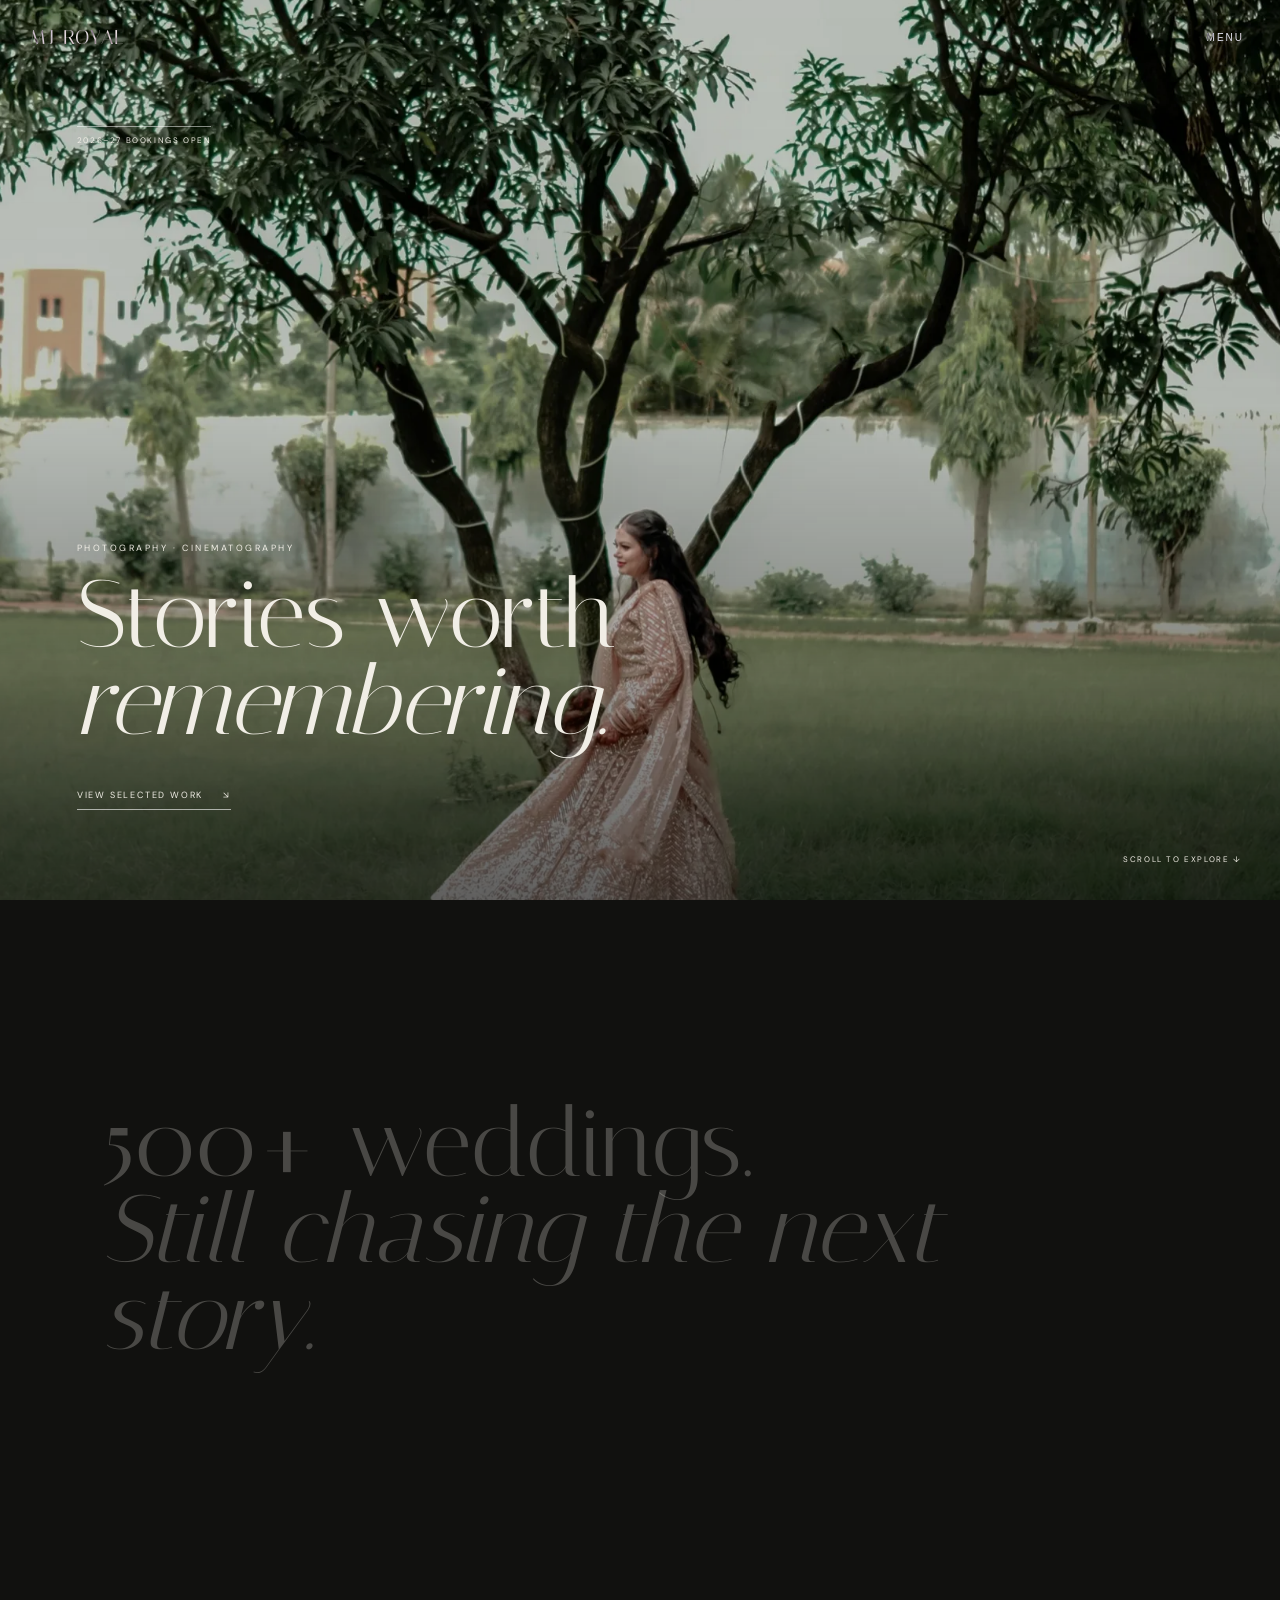
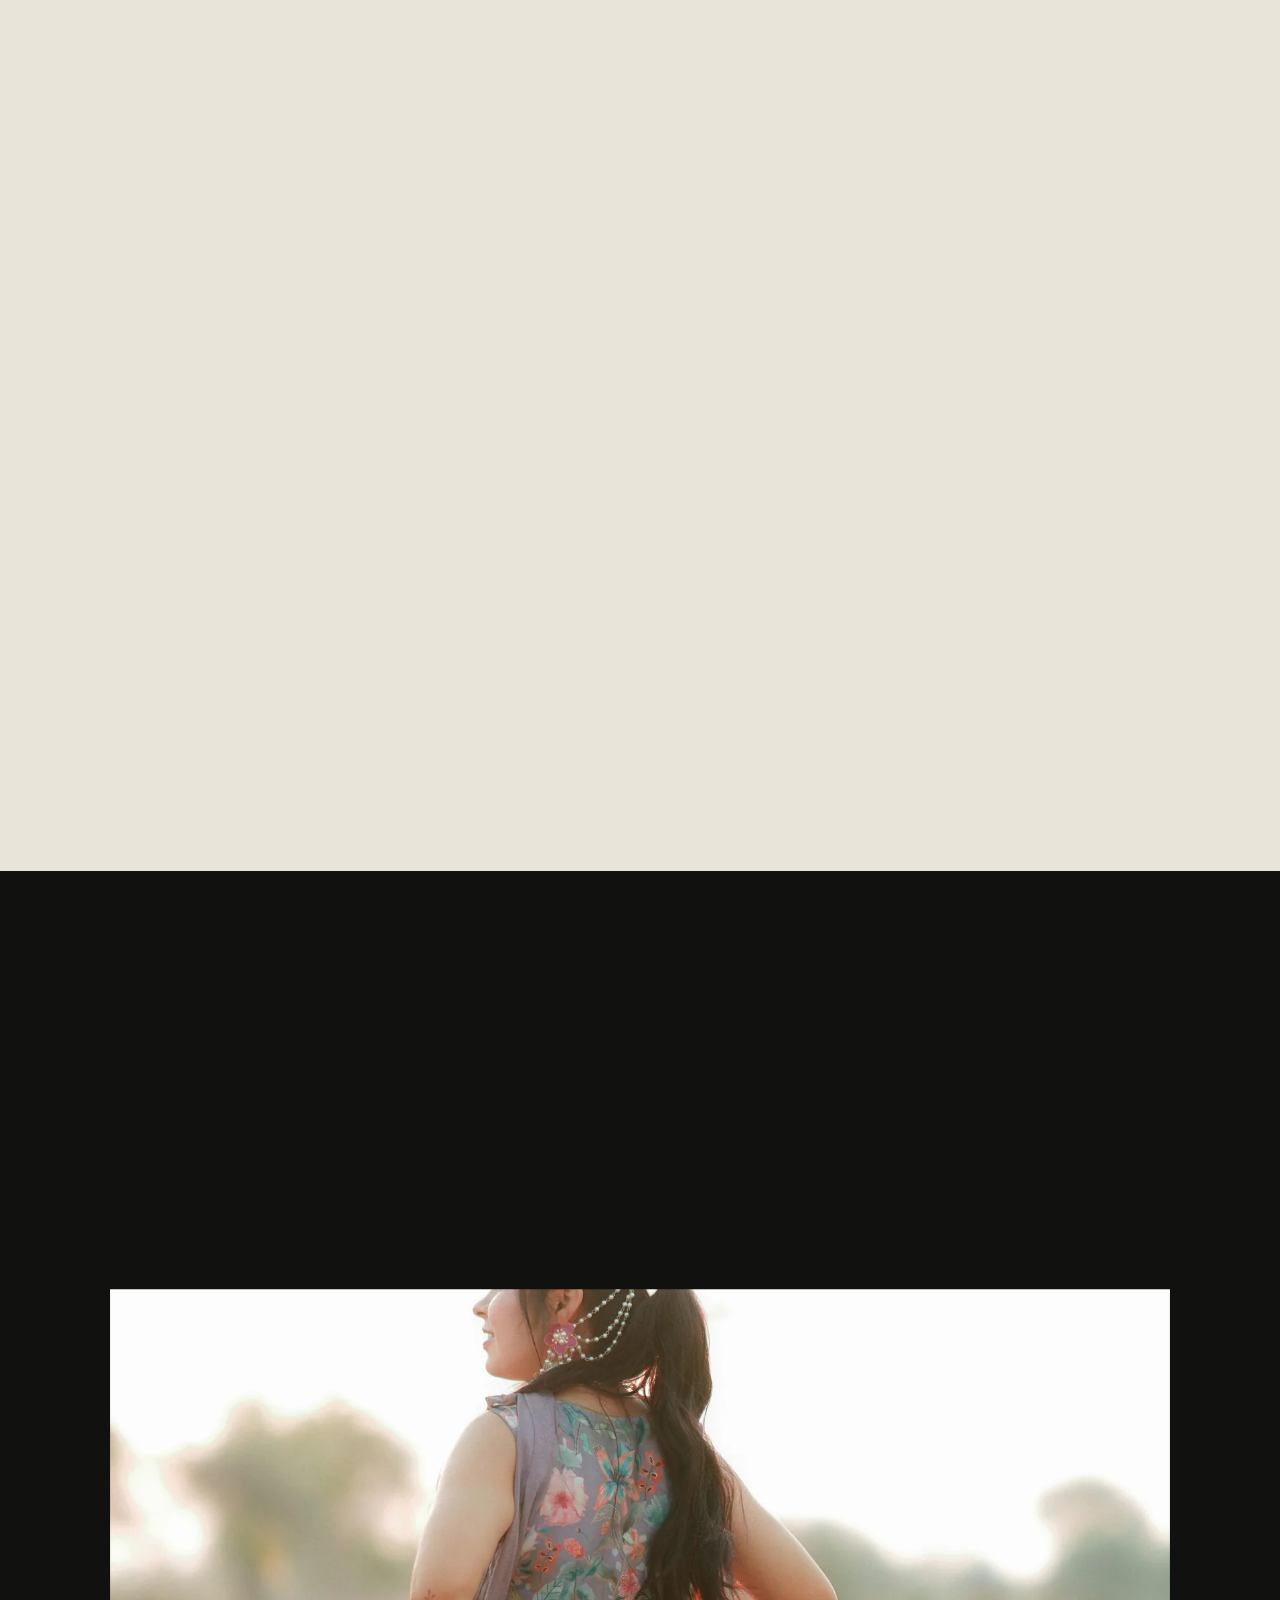
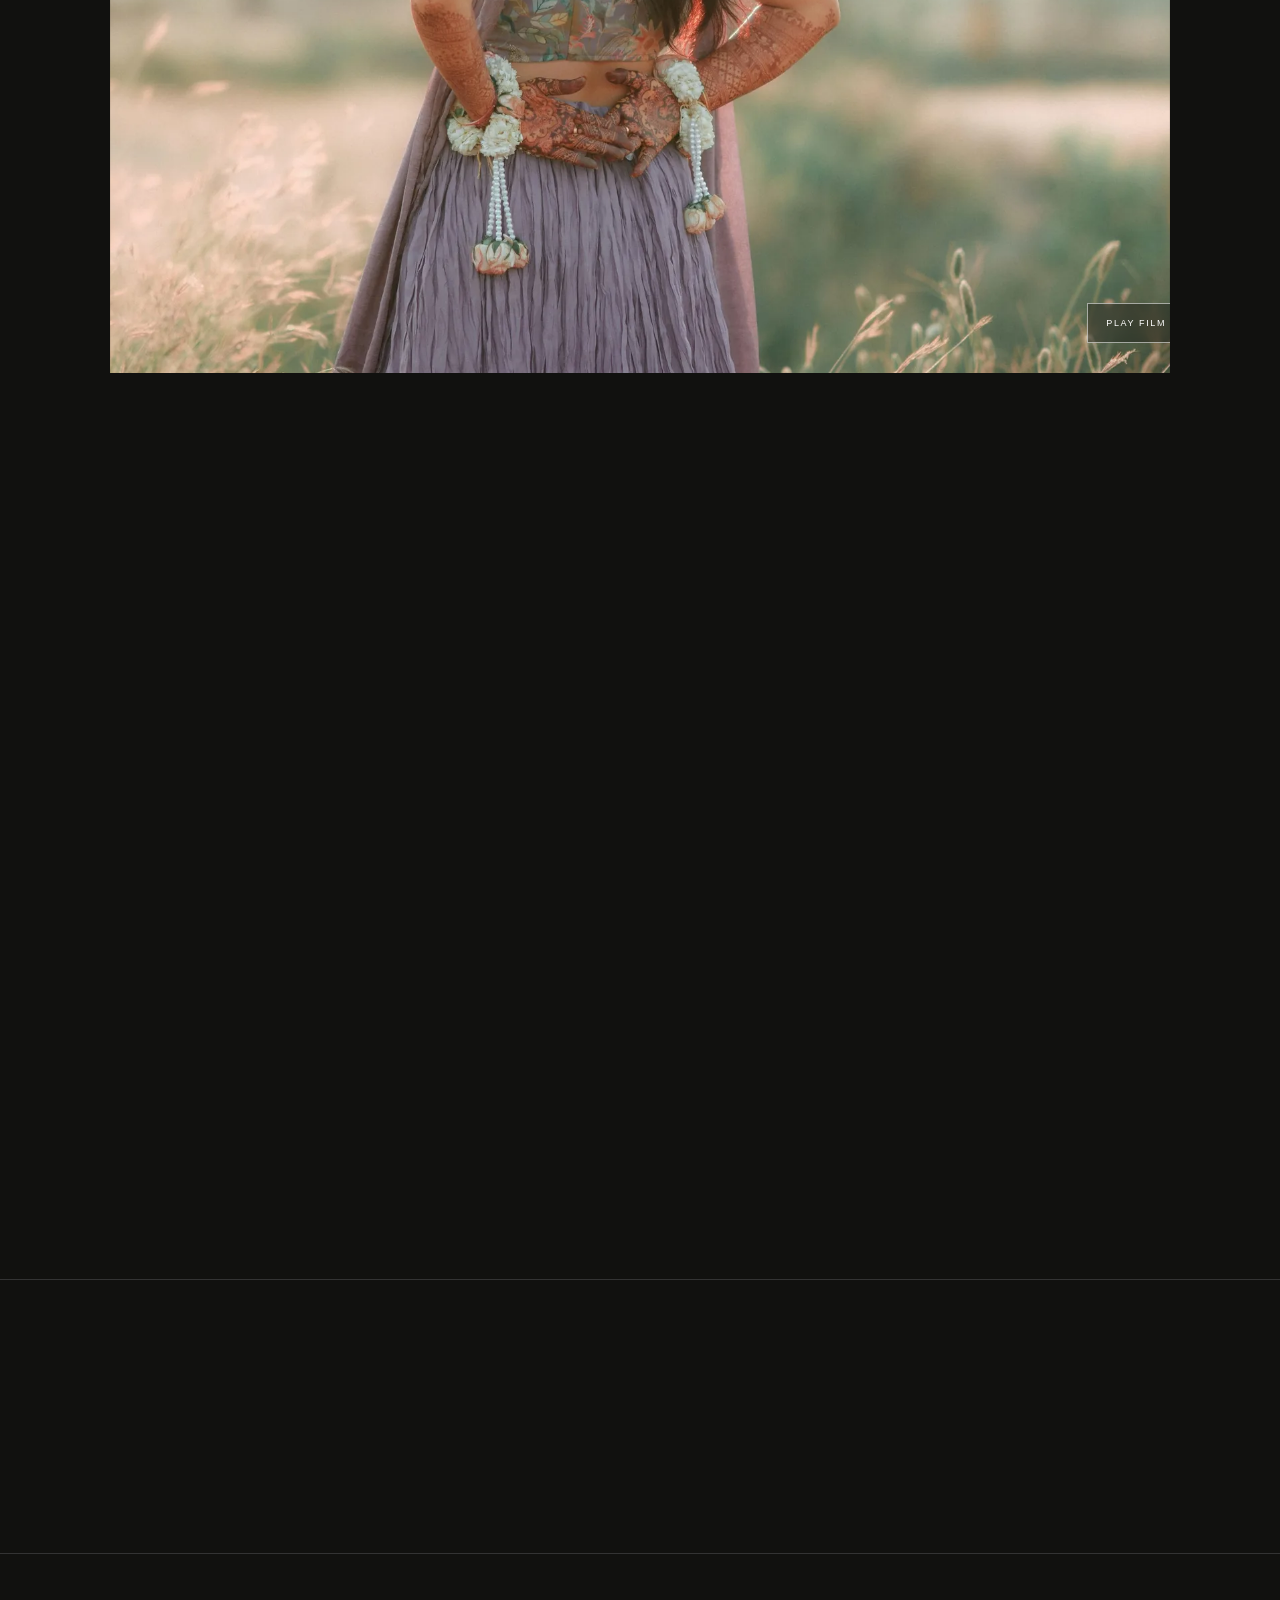
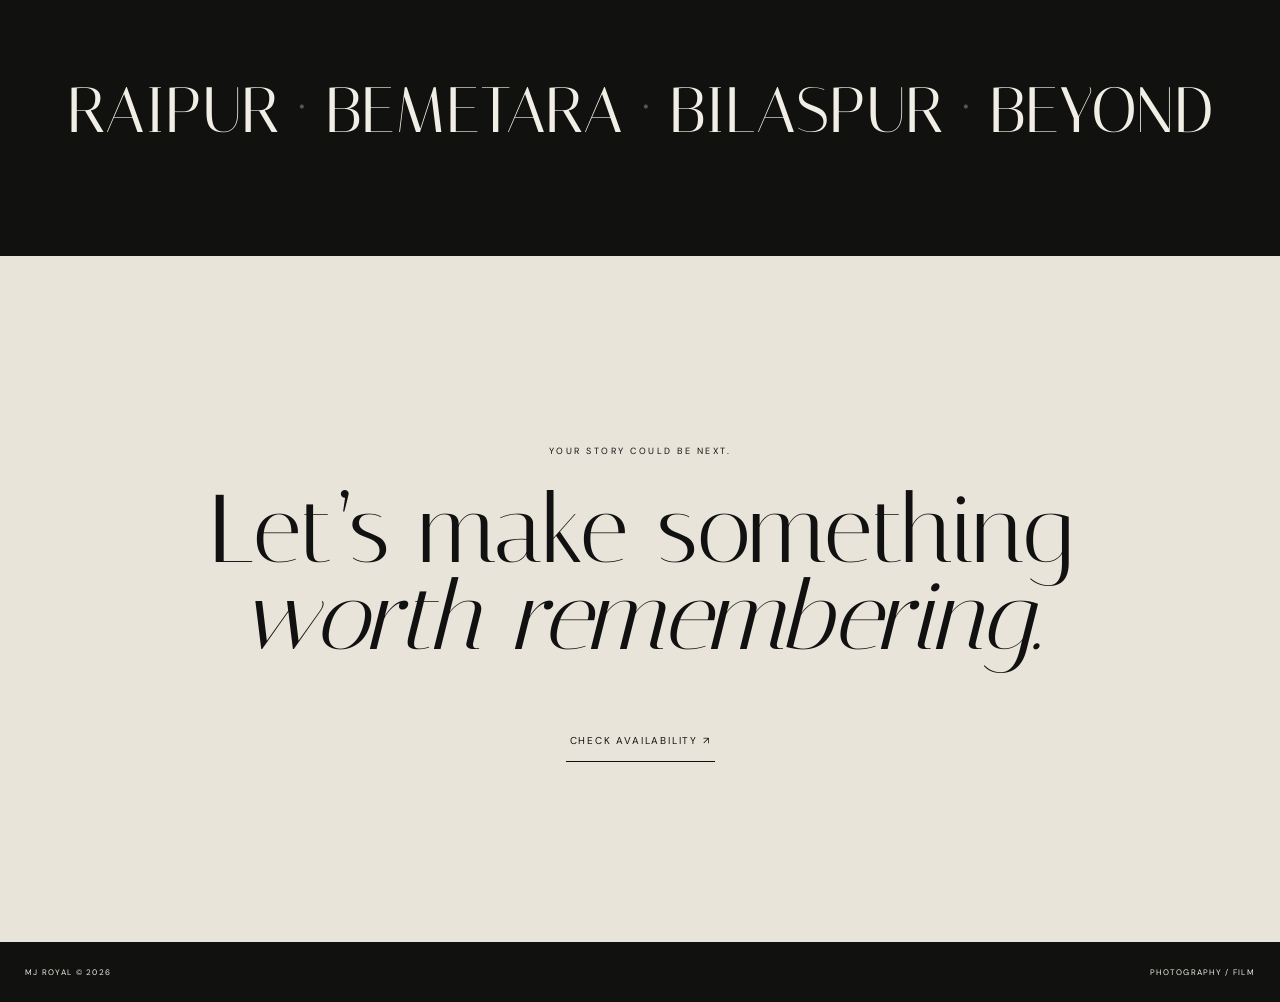
==== commit 2d32a157: "Add editorial scroll reveals, image parallax and smooth desktop scrolling" ====
--- a/index.html
+++ b/index.html
@@ -18,7 +18,7 @@
 <meta name="twitter:image" content="https://mjroyal.vercel.app/assets/photo-03.webp">
 <script>
 try{
-  if(sessionStorage.getItem("mjroyal-wire-intro-seen")){
+  if(sessionStorage.getItem("mjroyal-wire-intro-seen") && new URLSearchParams(location.search).get("intro") !== "preview"){
     document.documentElement.classList.add("intro-seen");
   }
 }catch(e){}
@@ -27,11 +27,11 @@
 <link rel="preconnect" href="https://fonts.gstatic.com" crossorigin>
 <link href="https://fonts.googleapis.com/css2?family=DM+Sans:wght@300;400;500&family=Italiana&display=swap" rel="stylesheet">
 <link rel="stylesheet" href="style.css">
+<link rel="stylesheet" href="motion.css">
 </head>
 <body>
 <div id="loader" class="loader">
   <div class="loader-brand">MJ ROYAL <span>PHOTOGRAPHY / FILM</span></div>
-  <div class="loader-title">TIMELESS <span>STORIES</span></div>
   <div id="camera-stage"></div>
   <div class="loader-status"><span id="loader-label">PREPARING THE FRAME</span><i></i></div>
   <button id="loader-skip" type="button" aria-label="Skip opening animation">SKIP INTRO ↗</button>
@@ -84,22 +84,22 @@
   <div class="section-head"><p>SELECTED STORIES</p><span>01 — 06</span></div>
   <div class="editorial-grid">
     <button class="story-card a" data-story="om-divya" aria-label="View Om and Divya wedding story">
-      <figure><img src="assets/photo-08.webp" loading="lazy" decoding="async" alt="Om and Divya wedding portrait"><figcaption><b>OM × DIVYA</b><span>A story meant to last</span></figcaption></figure>
+      <figure><span class="story-media"><img src="assets/photo-08.webp" loading="lazy" decoding="async" alt="Om and Divya wedding portrait"></span><figcaption><b>OM × DIVYA</b><span>A story meant to last</span></figcaption></figure>
     </button>
     <button class="story-card b" data-story="quiet-before" aria-label="View The Quiet Before story">
-      <figure><img src="assets/photo-14.webp" loading="lazy" decoding="async" alt="Bridal portrait photographed by MJ Royal"><figcaption><b>THE QUIET BEFORE</b><span>Bridal portrait</span></figcaption></figure>
+      <figure><span class="story-media"><img src="assets/photo-14.webp" loading="lazy" decoding="async" alt="Bridal portrait photographed by MJ Royal"></span><figcaption><b>THE QUIET BEFORE</b><span>Bridal portrait</span></figcaption></figure>
     </button>
     <button class="story-card c" data-story="together" aria-label="View Together wedding story">
-      <figure><img src="assets/photo-05.webp" loading="lazy" decoding="async" alt="Wedding couple photographed by MJ Royal"><figcaption><b>TOGETHER</b><span>Wedding day</span></figcaption></figure>
+      <figure><span class="story-media"><img src="assets/photo-05.webp" loading="lazy" decoding="async" alt="Wedding couple photographed by MJ Royal"></span><figcaption><b>TOGETHER</b><span>Wedding day</span></figcaption></figure>
     </button>
     <button class="story-card d" data-story="vows" aria-label="View Vows wedding story">
-      <figure><img src="assets/photo-12.webp" loading="lazy" decoding="async" alt="Wedding ceremony moment photographed by MJ Royal"><figcaption><b>VOWS</b><span>In the moment</span></figcaption></figure>
+      <figure><span class="story-media"><img src="assets/photo-12.webp" loading="lazy" decoding="async" alt="Wedding ceremony moment photographed by MJ Royal"></span><figcaption><b>VOWS</b><span>In the moment</span></figcaption></figure>
     </button>
     <button class="story-card e" data-story="simran" aria-label="View Simran wedding story">
-      <figure><img src="assets/photo-01.webp" loading="lazy" decoding="async" alt="Simran wedding celebration photographed by MJ Royal"><figcaption><b>SIMRAN</b><span>A celebration</span></figcaption></figure>
+      <figure><span class="story-media"><img src="assets/photo-01.webp" loading="lazy" decoding="async" alt="Simran wedding celebration photographed by MJ Royal"></span><figcaption><b>SIMRAN</b><span>A celebration</span></figcaption></figure>
     </button>
     <button class="story-card f" data-story="afterglow" aria-label="View Afterglow portrait story">
-      <figure><img src="assets/photo-16.webp" loading="lazy" decoding="async" alt="Editorial wedding portrait photographed by MJ Royal"><figcaption><b>AFTERGLOW</b><span>Portrait study</span></figcaption></figure>
+      <figure><span class="story-media"><img src="assets/photo-16.webp" loading="lazy" decoding="async" alt="Editorial wedding portrait photographed by MJ Royal"></span><figcaption><b>AFTERGLOW</b><span>Portrait study</span></figcaption></figure>
     </button>
   </div>
 </section>
@@ -155,4 +155,4 @@
 <footer><span>MJ ROYAL © 2026</span><span>PHOTOGRAPHY / FILM</span></footer>
 <script src="script.js"></script>
 </body>
-</html>+</html>
--- a/style.css
+++ b/style.css
@@ -40,8 +40,8 @@
 .loader{background:#111110;color:#f4f3ee;display:block;transition:none}
 .loader-brand{position:absolute;top:30px;left:32px;right:32px;display:flex;justify-content:space-between;font-size:12px;letter-spacing:.16em}
 .loader-brand span{font-size:8px;color:#999}
-.loader-title{position:absolute;top:16%;left:4%;right:4%;font-family:"DM Sans",sans-serif;font-weight:500;font-size:clamp(38px,8.5vw,150px);line-height:.95;letter-spacing:-.065em;display:flex;justify-content:space-between}
-#camera-stage{position:absolute;inset:18% 0 12%;z-index:1;opacity:0;transition:opacity .35s ease}
+.loader-title{position:absolute;top:16%;left:4%;right:4%;font-family:Arial,sans-serif;font-weight:800;font-size:clamp(38px,8.5vw,150px);line-height:.95;letter-spacing:-.065em;display:flex;justify-content:space-between}
+#camera-stage{position:absolute;inset:0 0 12%;z-index:1;opacity:0;transition:opacity .35s ease}
 #camera-stage.ready{opacity:1}#camera-stage canvas{display:block;width:100%;height:100%}
 .loader-status{bottom:5%;color:#aaa;text-shadow:none;font-size:8px}
 .loader-status i:after{animation:focusSweep 3.6s ease-out forwards;box-shadow:none;background:#ddd}
--- a/motion.css
+++ b/motion.css
@@ -0,0 +1,22 @@
+@import url('./vendor/lenis.css');
+
+html.lenis {scroll-behavior:auto}
+.scroll-progress{position:fixed;top:0;left:0;width:100%;height:2px;background:#c9b899;transform:scaleX(0);transform-origin:left;z-index:80;pointer-events:none}
+.loading .scroll-progress,.menu-open .scroll-progress,.story-open .scroll-progress{opacity:0}
+.story-media{display:block;position:relative;overflow:hidden;aspect-ratio:.8;background:#d3cbbb}
+.story-card.a .story-media,.story-card.d .story-media{aspect-ratio:1.25}
+.story-card .story-media img{aspect-ratio:auto;width:100%;height:100%;transform:translate3d(0,var(--image-drift,0px),0) scale(1.12);transition:filter .6s ease}
+.story-card:hover .story-media img{transform:translate3d(0,var(--image-drift,0px),0) scale(1.12);filter:brightness(.87)}
+.about-image{overflow:hidden;aspect-ratio:.78}
+.about-image img{aspect-ratio:auto;width:100%;height:100%;transform:translate3d(0,var(--image-drift,0px),0) scale(1.12)}
+.scroll-motion .hero>img{animation:none;transform:scale(1.08)}
+.scroll-motion .scroll-reveal{opacity:0;transform:translate3d(0,36px,0);transition:opacity 1s cubic-bezier(.22,1,.36,1),transform 1.1s cubic-bezier(.22,1,.36,1);transition-delay:var(--reveal-delay,0ms)}
+.scroll-motion .scroll-reveal.is-visible{opacity:1;transform:translate3d(0,0,0)}
+.scroll-motion .story-card .story-media{clip-path:inset(10% 0 8% 0);transition:clip-path 1.35s cubic-bezier(.22,1,.36,1);transition-delay:var(--reveal-delay,0ms)}
+.scroll-motion .story-card.is-visible .story-media{clip-path:inset(0)}
+.scroll-word{display:inline-block;opacity:1}
+.scroll-motion .scroll-word{opacity:.25}
+.film-frame{overflow:hidden}
+.story-card:focus-visible,.contact a:focus-visible,.hero-cta:focus-visible{outline:1px solid currentColor;outline-offset:7px}
+@media(max-width:700px){.scroll-motion .scroll-reveal{transform:translate3d(0,22px,0);transition-duration:.8s,.9s}.scroll-motion .scroll-reveal.is-visible{transform:none}.scroll-motion .story-card .story-media{clip-path:inset(6% 0);transition-duration:1s}}
+@media(prefers-reduced-motion:reduce){.scroll-progress{display:none}.scroll-motion .scroll-reveal{opacity:1;transform:none;transition:none}.scroll-motion .story-card .story-media{clip-path:none;transition:none}.story-card .story-media img,.about-image img,.scroll-motion .hero>img{transform:none!important}.scroll-word{opacity:1!important}.film-frame{clip-path:none!important}}
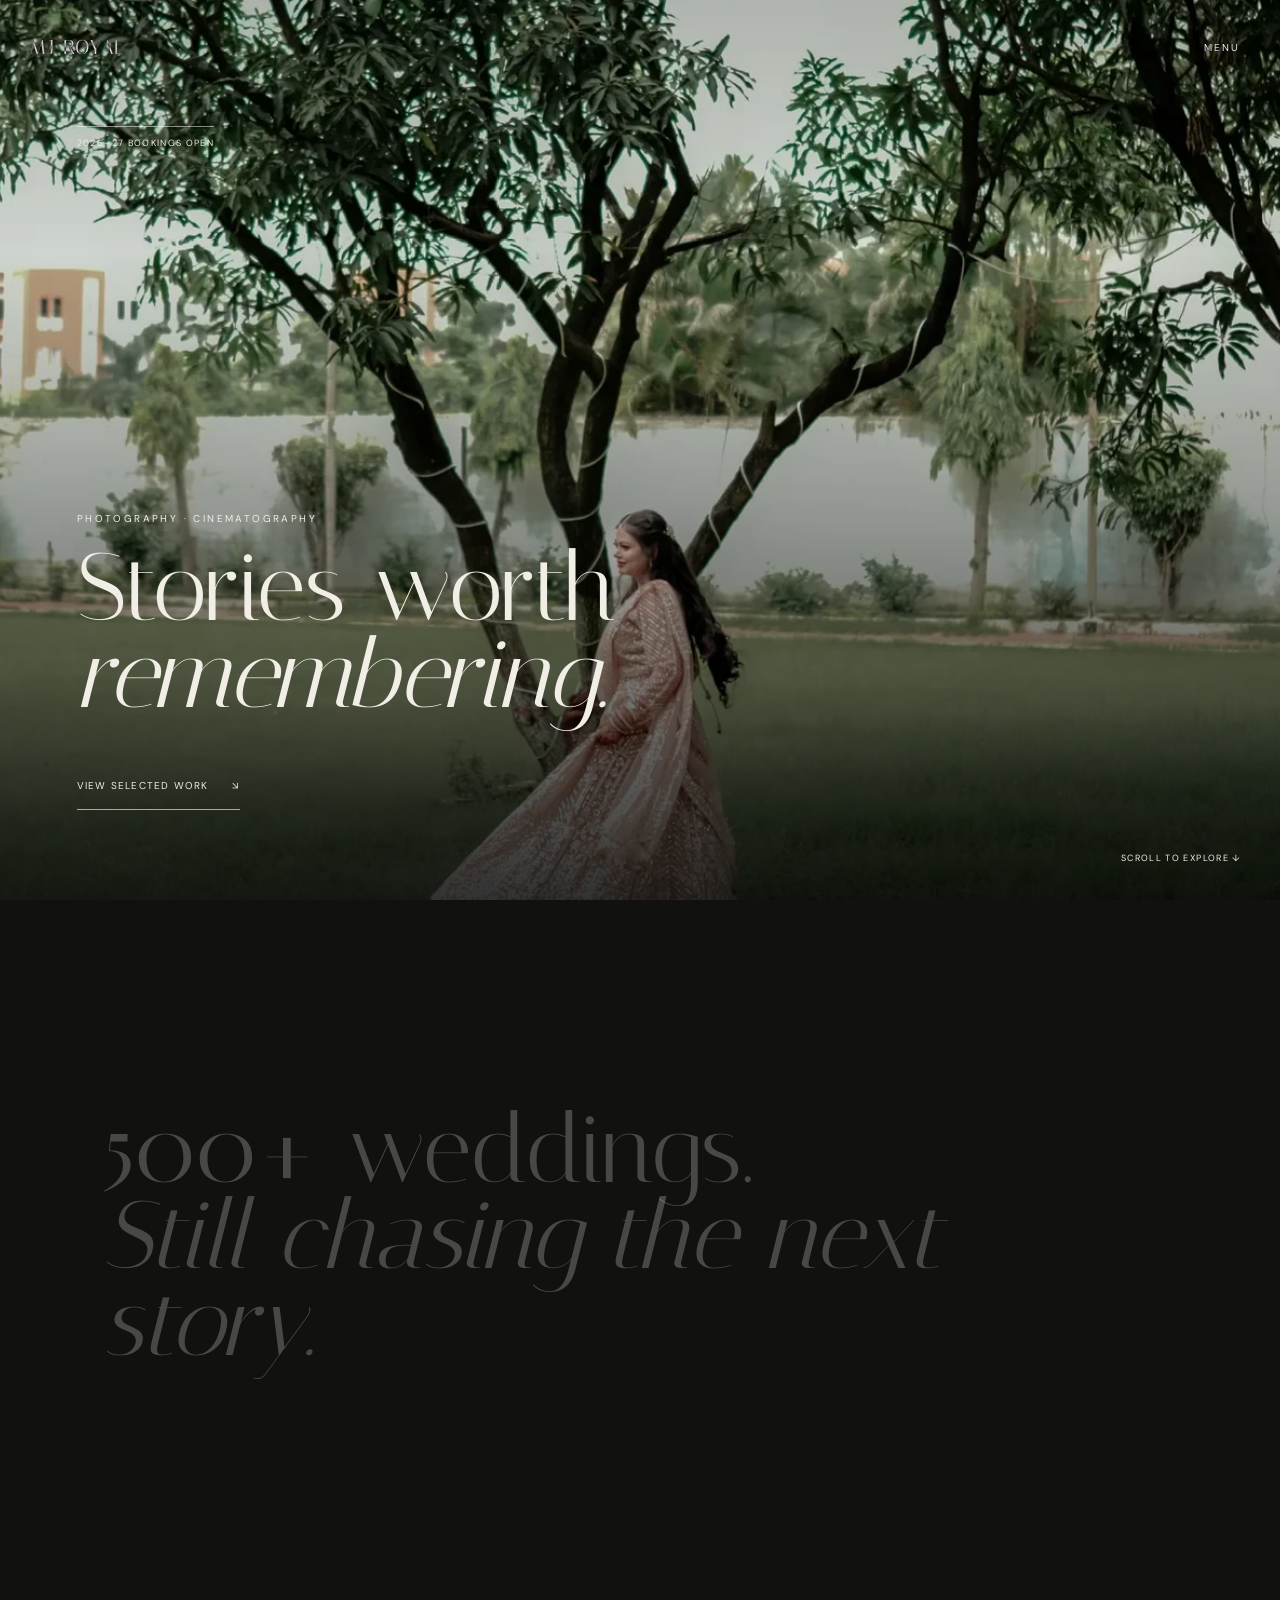
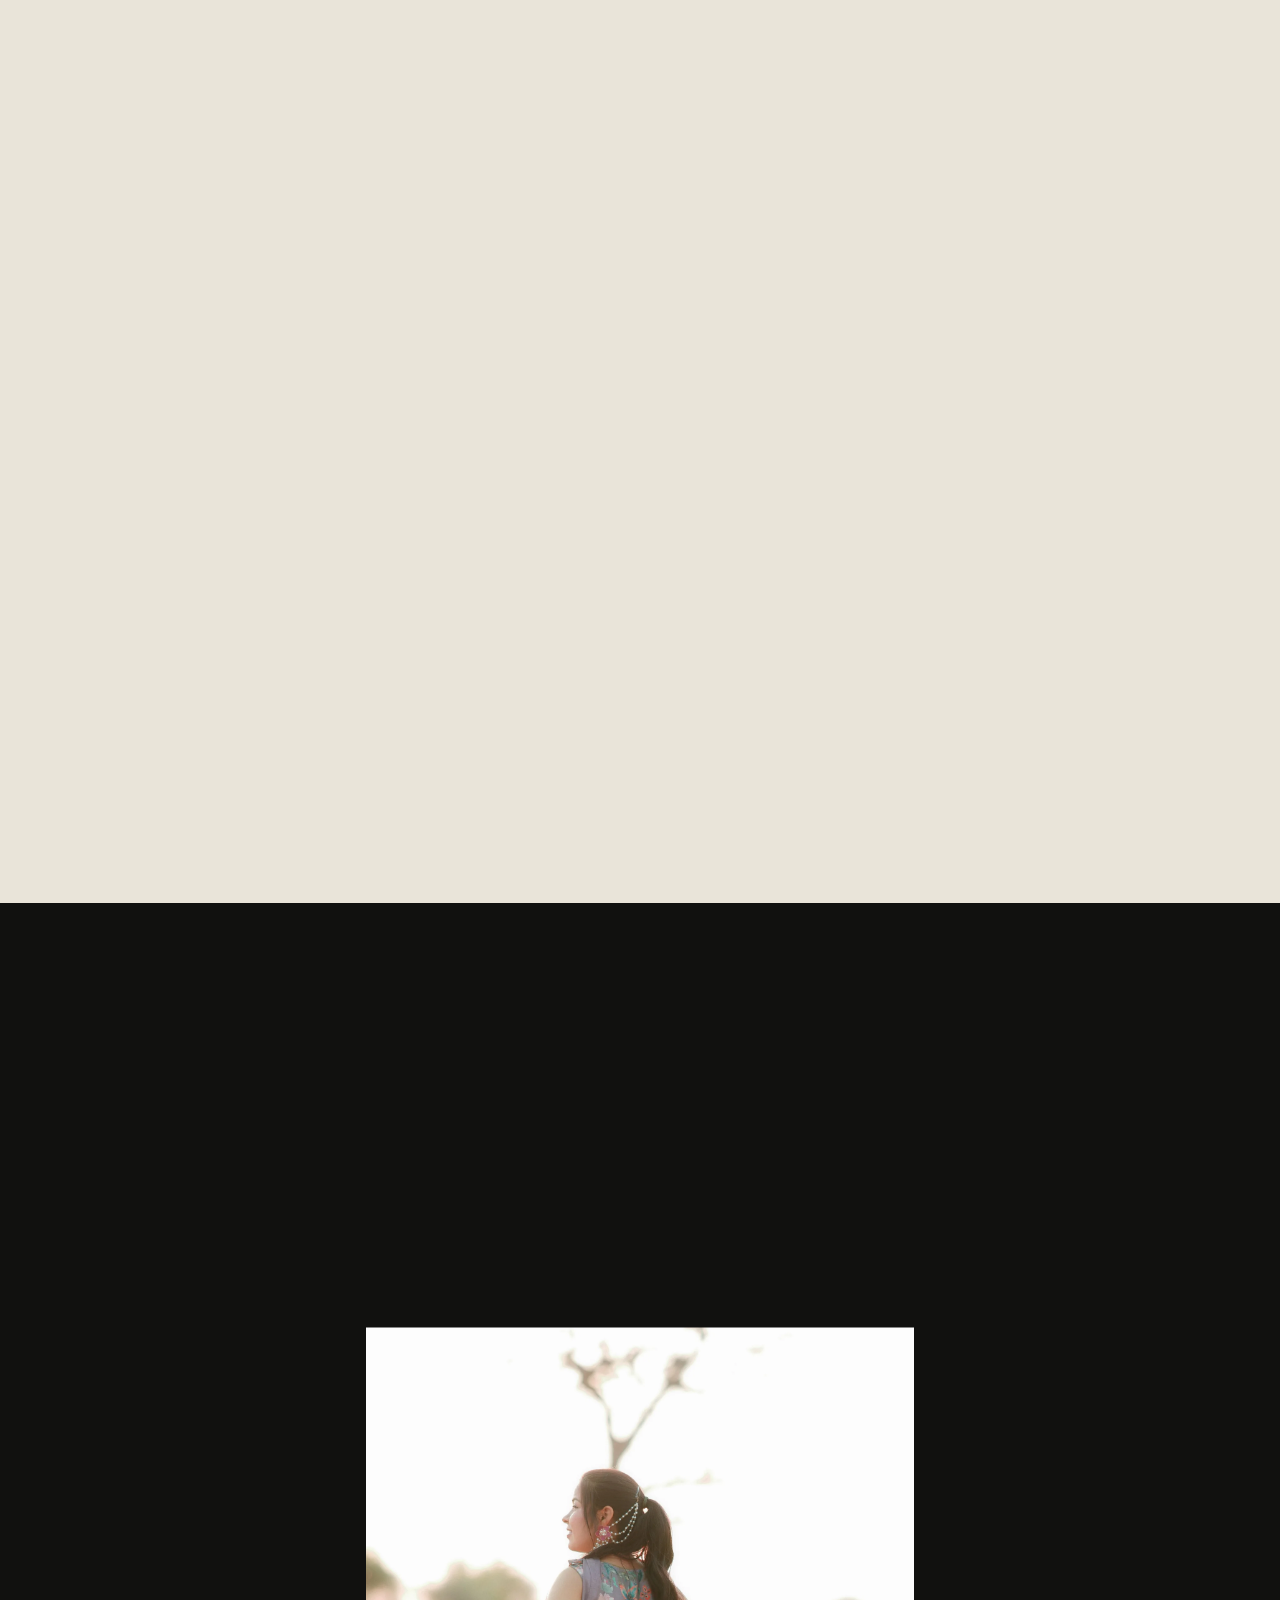
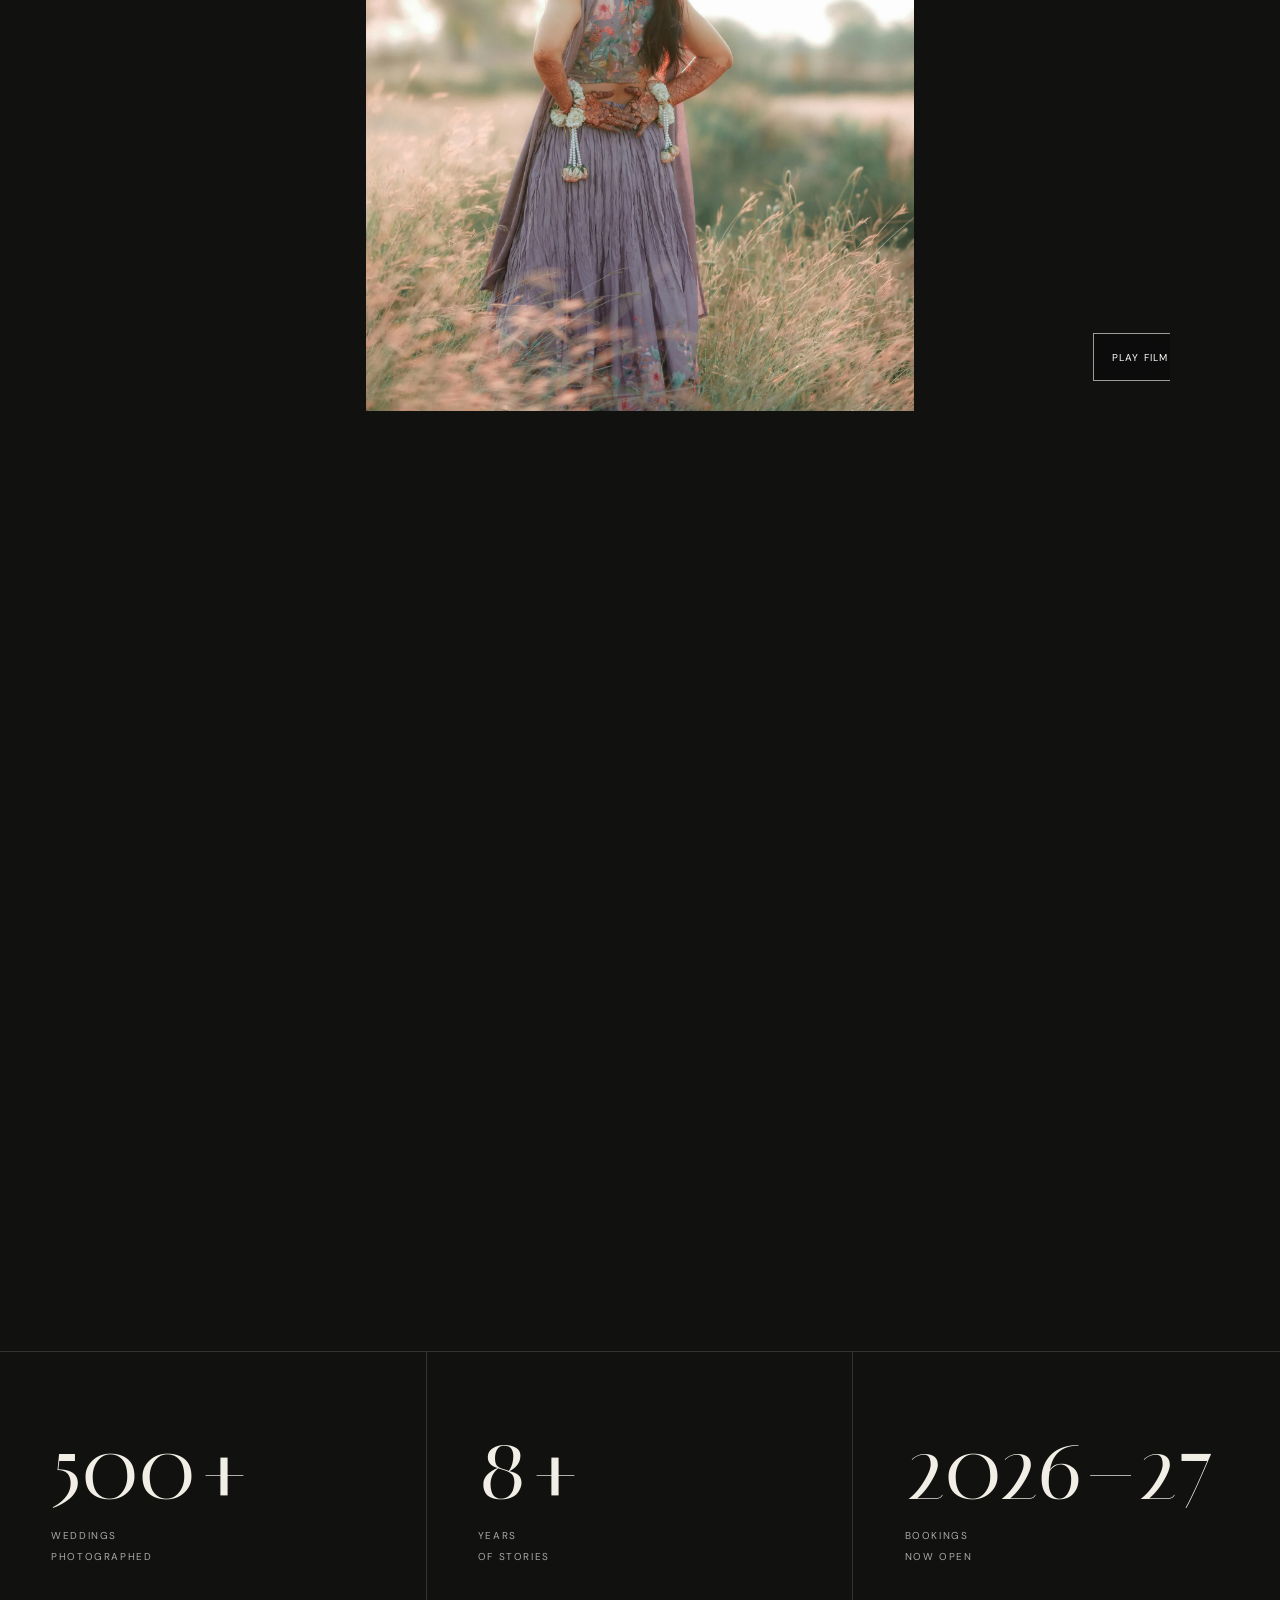
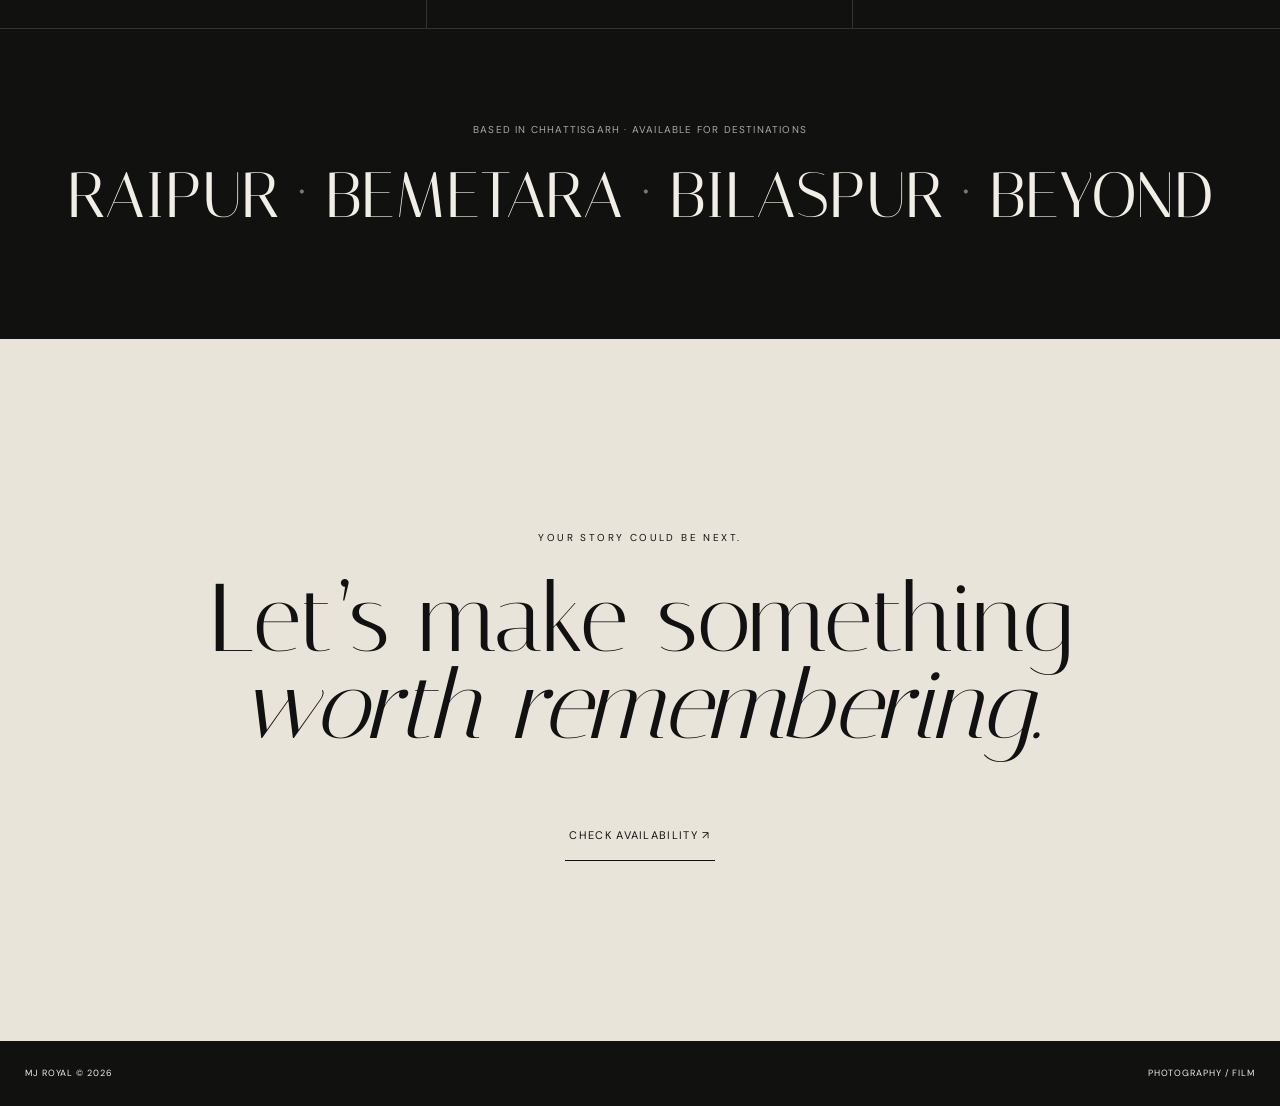
==== commit 3f512bdb: "Make MJ Royal mobile first with responsive photos and touch-friendly layouts" ====
--- a/index.html
+++ b/index.html
@@ -2,7 +2,7 @@
 <html lang="en">
 <head>
 <meta charset="utf-8">
-<meta name="viewport" content="width=device-width,initial-scale=1">
+<meta name="viewport" content="width=device-width,initial-scale=1,viewport-fit=cover">
 <title>MJ Royal — Wedding Photography & Film</title>
 <meta name="description" content="MJ Royal Photography & Film — editorial wedding photography and cinematography. 500+ weddings, 8+ years, bookings open for 2026–27.">
 <link rel="canonical" href="https://mjroyal.vercel.app/">
@@ -63,7 +63,7 @@
 
 <main id="top">
 <section class="hero">
-  <img src="assets/photo-03.webp" alt="Wedding couple photographed by MJ Royal" fetchpriority="high" decoding="async">
+  <img src="assets/photo-03.webp" width="1758" height="2200" srcset="assets/responsive/photo-03-640.webp 640w, assets/responsive/photo-03-1280.webp 1280w, assets/photo-03.webp 1758w" sizes="100vw" alt="Wedding couple photographed by MJ Royal" fetchpriority="high" decoding="async">
   <div class="hero-shade"></div>
   <div class="hero-booking">2026–27 BOOKINGS OPEN</div>
   <div class="hero-copy">
@@ -84,22 +84,22 @@
   <div class="section-head"><p>SELECTED STORIES</p><span>01 — 06</span></div>
   <div class="editorial-grid">
     <button class="story-card a" data-story="om-divya" aria-label="View Om and Divya wedding story">
-      <figure><span class="story-media"><img src="assets/photo-08.webp" loading="lazy" decoding="async" alt="Om and Divya wedding portrait"></span><figcaption><b>OM × DIVYA</b><span>A story meant to last</span></figcaption></figure>
+      <figure><span class="story-media"><img src="assets/photo-08.webp" width="1758" height="2200" srcset="assets/responsive/photo-08-640.webp 640w, assets/responsive/photo-08-1280.webp 1280w, assets/photo-08.webp 1758w" sizes="(max-width: 700px) 100vw, 50vw" loading="lazy" decoding="async" alt="Om and Divya wedding portrait"></span><figcaption><b>OM × DIVYA</b><span>A story meant to last</span></figcaption></figure>
     </button>
     <button class="story-card b" data-story="quiet-before" aria-label="View The Quiet Before story">
-      <figure><span class="story-media"><img src="assets/photo-14.webp" loading="lazy" decoding="async" alt="Bridal portrait photographed by MJ Royal"></span><figcaption><b>THE QUIET BEFORE</b><span>Bridal portrait</span></figcaption></figure>
+      <figure><span class="story-media"><img src="assets/photo-14.webp" width="1758" height="2200" srcset="assets/responsive/photo-14-640.webp 640w, assets/responsive/photo-14-1280.webp 1280w, assets/photo-14.webp 1758w" sizes="(max-width: 700px) 100vw, 50vw" loading="lazy" decoding="async" alt="Bridal portrait photographed by MJ Royal"></span><figcaption><b>THE QUIET BEFORE</b><span>Bridal portrait</span></figcaption></figure>
     </button>
     <button class="story-card c" data-story="together" aria-label="View Together wedding story">
-      <figure><span class="story-media"><img src="assets/photo-05.webp" loading="lazy" decoding="async" alt="Wedding couple photographed by MJ Royal"></span><figcaption><b>TOGETHER</b><span>Wedding day</span></figcaption></figure>
+      <figure><span class="story-media"><img src="assets/photo-05.webp" width="1440" height="1801" srcset="assets/responsive/photo-05-640.webp 640w, assets/responsive/photo-05-1280.webp 1280w, assets/photo-05.webp 1440w" sizes="(max-width: 700px) 100vw, 50vw" loading="lazy" decoding="async" alt="Wedding couple photographed by MJ Royal"></span><figcaption><b>TOGETHER</b><span>Wedding day</span></figcaption></figure>
     </button>
     <button class="story-card d" data-story="vows" aria-label="View Vows wedding story">
-      <figure><span class="story-media"><img src="assets/photo-12.webp" loading="lazy" decoding="async" alt="Wedding ceremony moment photographed by MJ Royal"></span><figcaption><b>VOWS</b><span>In the moment</span></figcaption></figure>
+      <figure><span class="story-media"><img src="assets/photo-12.webp" width="1440" height="1801" srcset="assets/responsive/photo-12-640.webp 640w, assets/responsive/photo-12-1280.webp 1280w, assets/photo-12.webp 1440w" sizes="(max-width: 700px) 100vw, 50vw" loading="lazy" decoding="async" alt="Wedding ceremony moment photographed by MJ Royal"></span><figcaption><b>VOWS</b><span>In the moment</span></figcaption></figure>
     </button>
     <button class="story-card e" data-story="simran" aria-label="View Simran wedding story">
-      <figure><span class="story-media"><img src="assets/photo-01.webp" loading="lazy" decoding="async" alt="Simran wedding celebration photographed by MJ Royal"></span><figcaption><b>SIMRAN</b><span>A celebration</span></figcaption></figure>
+      <figure><span class="story-media"><img src="assets/photo-01.webp" width="1440" height="1801" srcset="assets/responsive/photo-01-640.webp 640w, assets/responsive/photo-01-1280.webp 1280w, assets/photo-01.webp 1440w" sizes="(max-width: 700px) 100vw, 50vw" loading="lazy" decoding="async" alt="Simran wedding celebration photographed by MJ Royal"></span><figcaption><b>SIMRAN</b><span>A celebration</span></figcaption></figure>
     </button>
     <button class="story-card f" data-story="afterglow" aria-label="View Afterglow portrait story">
-      <figure><span class="story-media"><img src="assets/photo-16.webp" loading="lazy" decoding="async" alt="Editorial wedding portrait photographed by MJ Royal"></span><figcaption><b>AFTERGLOW</b><span>Portrait study</span></figcaption></figure>
+      <figure><span class="story-media"><img src="assets/photo-16.webp" width="1440" height="1801" srcset="assets/responsive/photo-16-640.webp 640w, assets/responsive/photo-16-1280.webp 1280w, assets/photo-16.webp 1440w" sizes="(max-width: 700px) 100vw, 50vw" loading="lazy" decoding="async" alt="Editorial wedding portrait photographed by MJ Royal"></span><figcaption><b>AFTERGLOW</b><span>Portrait study</span></figcaption></figure>
     </button>
   </div>
 </section>
@@ -107,7 +107,7 @@
 <section class="film" id="film">
   <div class="film-title"><p>MOTION / 001</p><h2>Not just how it looked.<br><em>How it felt.</em></h2></div>
   <div class="film-frame">
-    <video id="featured-film" muted loop playsinline preload="metadata" poster="assets/photo-10.webp">
+    <video id="featured-film" muted loop playsinline preload="none" poster="assets/photo-10.webp">
       <source src="assets/film-05.mp4" type="video/mp4">
     </video>
     <button class="film-play" id="film-play" type="button">PLAY FILM ↗</button>
@@ -121,7 +121,7 @@
     <p>MJ Royal approaches weddings as lived stories rather than staged sets — watching for the gestures, pauses and chaos that make each celebration unmistakably yours.</p>
   </div>
   <figure class="about-image">
-    <img src="assets/photo-11.webp" loading="lazy" decoding="async" alt="Wedding portrait from the MJ Royal portfolio">
+    <img src="assets/photo-11.webp" width="1758" height="2200" srcset="assets/responsive/photo-11-640.webp 640w, assets/responsive/photo-11-1280.webp 1280w, assets/photo-11.webp 1758w" sizes="(max-width: 700px) 100vw, 50vw" loading="lazy" decoding="async" alt="Wedding portrait from the MJ Royal portfolio">
   </figure>
 </section>
 
--- a/style.css
+++ b/style.css
@@ -1,50 +1,97 @@
-*{box-sizing:border-box}html{scroll-behavior:smooth}body{margin:0;background:#11110f;color:#f1eee6;font-family:"DM Sans",sans-serif}body.loading,body.menu-open,body.story-open{overflow:hidden}a{color:inherit}.intro-seen .loader,.intro-seen #flash{display:none!important}
-.loader{position:fixed;inset:0;z-index:100;overflow:hidden;background:#090909;display:grid;place-items:center;transition:opacity .42s ease,visibility .42s ease}.loader-art{width:100%;height:100%;object-fit:cover;object-position:center;transform:scale(1.025);filter:contrast(1.03) brightness(.92);animation:loaderBreath 1.7s cubic-bezier(.2,.75,.2,1) forwards}.loader-vignette{position:absolute;inset:0;pointer-events:none;background:radial-gradient(circle at 50% 50%,transparent 0 23%,rgba(0,0,0,.06) 48%,rgba(0,0,0,.42) 100%),linear-gradient(180deg,rgba(0,0,0,.08),transparent 24%,transparent 76%,rgba(0,0,0,.16))}.lens-charge{position:absolute;left:50%;top:56.2%;width:7vw;aspect-ratio:1;min-width:70px;max-width:128px;transform:translate(-50%,-50%) scale(.55);border-radius:50%;opacity:0;background:radial-gradient(circle,rgba(255,249,229,.92) 0,rgba(255,218,157,.38) 25%,rgba(255,255,255,.08) 52%,transparent 72%);filter:blur(1px);mix-blend-mode:screen;animation:lensCharge 1.5s cubic-bezier(.4,0,.2,1) .15s forwards}.loader-grain{position:absolute;inset:-30%;opacity:.065;pointer-events:none;background-image:url("data:image/svg+xml,%3Csvg viewBox='0 0 180 180' xmlns='http://www.w3.org/2000/svg'%3E%3Cfilter id='n'%3E%3CfeTurbulence type='fractalNoise' baseFrequency='.95' numOctaves='4' stitchTiles='stitch'/%3E%3C/filter%3E%3Crect width='100%25' height='100%25' filter='url(%23n)' opacity='.7'/%3E%3C/svg%3E");animation:grainShift .22s steps(2) infinite}.loader-status{position:absolute;left:50%;bottom:4.3vh;transform:translateX(-50%);display:flex;align-items:center;gap:12px;padding:8px 10px;font-size:8px;letter-spacing:.28em;color:#eae3d6;text-shadow:0 1px 8px #000}.loader-status i{display:block;width:54px;height:1px;overflow:hidden;position:relative;background:rgba(238,231,218,.24)}.loader-status i:after{content:"";position:absolute;inset:0;transform:translateX(-100%);background:#f4ead9;box-shadow:0 0 12px rgba(255,224,177,.8);animation:focusSweep .92s ease-in-out .42s forwards}#flash{position:fixed;inset:0;z-index:101;opacity:0;pointer-events:none;background:#fff}#flash:after{content:"";position:absolute;inset:0;background:radial-gradient(circle at 50% 48%,#fff 0 12%,rgba(255,255,255,.96) 22%,rgba(255,255,255,.45) 58%,transparent 100%)}
-@keyframes loaderBreath{0%{transform:scale(1.045);filter:contrast(1.02) brightness(.82)}70%{transform:scale(1.012);filter:contrast(1.04) brightness(.94)}100%{transform:scale(1);filter:contrast(1.05) brightness(.98)}}@keyframes lensCharge{0%{opacity:0;transform:translate(-50%,-50%) scale(.45)}58%{opacity:.18}82%{opacity:.55;transform:translate(-50%,-50%) scale(.82)}100%{opacity:.12;transform:translate(-50%,-50%) scale(1.06)}}@keyframes focusSweep{to{transform:translateX(0)}}@keyframes grainShift{0%{transform:translate3d(0,0,0)}25%{transform:translate3d(3%,-2%,0)}50%{transform:translate3d(-2%,3%,0)}75%{transform:translate3d(2%,2%,0)}100%{transform:translate3d(-3%,-1%,0)}}@keyframes heroIn{to{transform:scale(1)}}
-
-header{position:absolute;z-index:20;top:0;left:0;width:100%;display:flex;justify-content:space-between;padding:25px 30px;mix-blend-mode:difference}.wordmark{text-decoration:none;font-family:Italiana;font-size:20px;letter-spacing:.08em}#menu,#menu-close{border:0;background:none;color:white;font-size:10px;letter-spacing:.2em;cursor:pointer}
-.menu-panel{position:fixed;inset:0;z-index:90;background:#0e0e0d;color:#f1eee6;padding:28px 34px 34px;display:grid;grid-template-rows:auto 1fr auto;opacity:0;visibility:hidden;transform:translateY(-12px);transition:opacity .38s ease,transform .38s ease,visibility .38s ease}.menu-panel.open{opacity:1;visibility:visible;transform:none}.menu-top,.menu-meta{display:flex;justify-content:space-between;gap:24px;font-size:9px;letter-spacing:.18em}.menu-links{align-self:center;display:grid;gap:5px}.menu-links a{text-decoration:none;font:400 clamp(54px,9vw,128px)/.9 Italiana,serif;display:flex;align-items:center;gap:22px;overflow:hidden}.menu-links a span{font:400 9px "DM Sans";letter-spacing:.18em;color:#888}.menu-links a:hover{font-style:italic}.menu-meta{align-items:end}.menu-meta a{text-decoration:none;border-bottom:1px solid #555;padding-bottom:5px}
-
-.hero{height:100svh;position:relative;overflow:hidden}.hero>img{width:100%;height:100%;object-fit:cover;transform:scale(1.06);animation:heroIn 2.3s 2.1s forwards}.hero-shade{position:absolute;inset:0;background:linear-gradient(180deg,rgba(0,0,0,.08),rgba(0,0,0,.12) 45%,rgba(0,0,0,.62))}.hero-booking{position:absolute;left:6vw;top:14vh;font-size:8px;letter-spacing:.2em;border-top:1px solid rgba(255,255,255,.5);padding-top:8px}.hero-copy{position:absolute;left:6vw;bottom:10vh}.hero-copy p,.eyebrow,.section-head,.film-title p,.contact>p,.story-viewer-head p{font-size:9px;letter-spacing:.28em}.hero h1,.manifesto h2,.film h2,.about h2,.contact h2,.story-viewer h2{font:400 clamp(48px,7.5vw,112px)/.9 Italiana,serif;margin:18px 0}.hero em,.manifesto em,.film em,.about em,.contact em{font-weight:400}.hero-cta{display:inline-flex;gap:20px;margin-top:26px;text-decoration:none;font-size:9px;letter-spacing:.2em;border-bottom:1px solid rgba(255,255,255,.6);padding:0 0 8px}.hero-cta span{transition:transform .3s}.hero-cta:hover span{transform:translate(4px,4px)}.scroll{position:absolute;right:3vw;bottom:4vh;font-size:8px;letter-spacing:.2em}
-
-.manifesto{padding:18vh 8vw 22vh;max-width:1400px}.manifesto h2{max-width:1100px}.bodycopy{width:min(500px,75vw);margin:50px 0 0 auto;font-size:14px;line-height:1.8;color:#aaa}
-
-.stories{background:#e9e4d9;color:#111;padding:9vh 4vw 16vh}.section-head{display:flex;justify-content:space-between;border-bottom:1px solid #aaa;padding-bottom:14px}.editorial-grid{display:grid;grid-template-columns:repeat(12,1fr);gap:7vw 2vw;margin-top:10vh}.story-card{appearance:none;border:0;background:none;padding:0;color:inherit;text-align:left;cursor:pointer}.story-card figure{margin:0}.story-card img{width:100%;height:100%;object-fit:cover;display:block;transition:transform .7s,filter .7s}.story-card:hover img{transform:scale(1.015);filter:brightness(.82)}.story-card:hover figcaption:after{content:"VIEW STORY ↗";margin-left:auto;color:#111}.story-card.a{grid-column:1/7}.story-card.b{grid-column:9/13;margin-top:16vh}.story-card.c{grid-column:2/5}.story-card.d{grid-column:6/12;margin-top:8vh}.story-card.e{grid-column:1/6;margin-top:8vh}.story-card.f{grid-column:8/12;margin-top:18vh}.story-card.a img,.story-card.d img{aspect-ratio:1.25}.story-card.b img,.story-card.c img,.story-card.e img,.story-card.f img{aspect-ratio:.8}figcaption{display:flex;justify-content:space-between;gap:16px;margin-top:10px;font-size:9px;letter-spacing:.12em}figcaption span{color:#777}
-
-.film{padding:16vh 4vw 10vh}.film-title{margin-left:4vw;margin-bottom:7vh}.film-frame{position:relative}.film video{width:100%;height:76vh;object-fit:cover;display:block}.film-play{position:absolute;inset:auto 30px 30px auto;border:1px solid rgba(255,255,255,.55);background:rgba(10,10,10,.36);backdrop-filter:blur(8px);color:#fff;padding:14px 18px;font-size:9px;letter-spacing:.18em;cursor:pointer}
-
-.about{padding:16vh 7vw 18vh;display:grid;grid-template-columns:1.15fr .85fr;gap:8vw;align-items:end}.about-copy p:last-child{max-width:520px;color:#aaa;line-height:1.8;font-size:14px;margin-top:36px}.about-image{margin:0}.about-image img{width:100%;aspect-ratio:.78;object-fit:cover;display:block}
-
-.archive{display:grid;grid-template-columns:repeat(3,1fr);border-top:1px solid #333;border-bottom:1px solid #333}.archive>div{padding:7vh 4vw;border-right:1px solid #333}.archive strong{font:400 clamp(45px,7vw,100px) Italiana;display:block}.archive span{font-size:9px;line-height:1.5;letter-spacing:.18em;color:#999}
-.proof{padding:9vh 5vw 12vh;text-align:center}.proof p{font-size:8px;letter-spacing:.24em;color:#888}.proof div{font:400 clamp(26px,5vw,72px) Italiana,serif;margin-top:20px}.proof span{color:#555}
-
-.contact{padding:20vh 5vw;text-align:center;background:#e9e4d9;color:#111}.contact h2{margin:30px 0 60px}.contact a{display:inline-block;text-decoration:none;border-bottom:1px solid;padding:14px 4px;font-size:10px;letter-spacing:.18em}footer{display:flex;justify-content:space-between;padding:25px;font-size:8px;letter-spacing:.16em}
-
-.story-viewer{position:fixed;inset:0;width:100%;height:100%;max-width:none;max-height:none;margin:0;border:0;padding:0;background:#0d0d0c;color:#f1eee6;overflow:auto}.story-viewer::backdrop{background:#0d0d0c}.story-close{position:fixed;top:24px;right:28px;z-index:2;border:0;background:none;color:#fff;font-size:9px;letter-spacing:.2em;cursor:pointer}.story-viewer-head{padding:16vh 7vw 8vh}.story-viewer-head h2{margin-top:20px}.story-gallery{padding:0 5vw 10vh;display:grid;grid-template-columns:repeat(12,1fr);gap:8vh 2vw}.story-gallery img{width:100%;display:block;object-fit:cover}.story-gallery img:nth-child(3n+1){grid-column:1/9}.story-gallery img:nth-child(3n+2){grid-column:8/13}.story-gallery img:nth-child(3n){grid-column:2/7}
-
-@media(max-width:700px){
-  header{padding:20px}.loader-art{width:auto;min-width:100%;object-fit:cover;object-position:center}.lens-charge{top:53.5%;width:22vw}.loader-status{bottom:3vh;font-size:7px}
-  .menu-panel{padding:22px 20px}.menu-meta{flex-wrap:wrap}.menu-links a{font-size:56px}.hero-copy{left:7vw;bottom:13vh}.hero h1{font-size:54px}.hero-booking{left:7vw;top:12vh}.scroll{display:none}
-  .manifesto{padding:14vh 7vw}.manifesto h2,.film h2,.about h2,.contact h2,.story-viewer h2{font-size:48px}
-  .editorial-grid{display:block}.story-card{display:block;width:78%;margin:0 0 16vh!important}.story-card:nth-child(even){margin-left:auto!important;width:68%}.story-card:hover figcaption:after{display:none}
-  .film{padding:12vh 0 8vh}.film-title{padding:0 6vw}.film video{height:58vh}.film-play{right:18px;bottom:18px}
-  .about{grid-template-columns:1fr;padding:13vh 7vw;gap:8vh}.about-image{width:78%;margin-left:auto}
-  .archive{grid-template-columns:1fr}.archive>div{border-right:0;border-bottom:1px solid #333;padding:5vh 7vw;display:flex;align-items:end;justify-content:space-between}.archive strong{font-size:58px}.proof{padding:8vh 7vw 10vh}.contact{padding:16vh 7vw}footer{padding:20px 15px}
-  .story-viewer-head{padding:14vh 7vw 7vh}.story-gallery{display:block;padding:0 5vw 8vh}.story-gallery img{width:84%;margin-bottom:10vh}.story-gallery img:nth-child(even){margin-left:auto;width:72%}
+*{box-sizing:border-box}
+:root{--page-gutter:clamp(20px,6vw,30px);--cream:#f1eee6;--ink:#11110f}
+html{scroll-behavior:smooth;scroll-padding-top:84px}
+body{margin:0;background:var(--ink);color:var(--cream);font-family:"DM Sans",sans-serif;-webkit-text-size-adjust:100%}
+body.loading,body.menu-open,body.story-open{overflow:hidden}
+button,a{-webkit-tap-highlight-color:transparent;touch-action:manipulation}
+button{font:inherit}a{color:inherit}img,video{max-width:100%}main{overflow:clip}[hidden]{display:none!important}
+.intro-seen .loader{display:none!important}
+header{position:fixed;z-index:20;top:0;left:0;width:100%;display:flex;align-items:center;justify-content:space-between;gap:16px;padding:calc(10px + env(safe-area-inset-top)) var(--page-gutter) 10px;background:rgba(17,17,15,.78);backdrop-filter:blur(12px)}
+.wordmark{text-decoration:none;font:400 21px Italiana,serif;letter-spacing:.08em;display:flex;align-items:center;min-height:44px}
+#menu,#menu-close{border:0;background:none;color:#fff;font-size:11px;letter-spacing:.16em;cursor:pointer;min-height:44px;min-width:56px;padding:10px 0}
+.menu-panel{position:fixed;inset:0;z-index:90;background:#0e0e0d;color:var(--cream);padding:calc(14px + env(safe-area-inset-top)) var(--page-gutter) calc(24px + env(safe-area-inset-bottom));display:grid;grid-template-rows:auto 1fr auto;gap:30px;height:100dvh;overflow:auto;overscroll-behavior:contain;opacity:0;visibility:hidden;transform:translateY(-12px);transition:opacity .3s ease,transform .3s ease,visibility .3s ease}
+.menu-panel.open{opacity:1;visibility:visible;transform:none}
+.menu-top,.menu-meta{display:flex;justify-content:space-between;gap:20px;font-size:10px;letter-spacing:.14em}
+.menu-top{align-items:center}.menu-links{align-self:center;display:grid;gap:14px}
+.menu-links a{text-decoration:none;font:400 clamp(40px,12vw,62px)/1 Italiana,serif;display:flex;align-items:center;gap:16px;min-height:52px}
+.menu-links a span{font:400 10px "DM Sans",sans-serif;letter-spacing:.14em;color:#aaa}
+.menu-meta{flex-wrap:wrap;align-items:center;line-height:1.7}.menu-meta a{text-decoration:none;border-bottom:1px solid #777;min-height:44px;display:flex;align-items:center}.menu-meta>span{flex-basis:100%;color:#aaa}
+.hero{height:100svh;min-height:560px;position:relative;overflow:hidden}
+.hero>img{width:100%;height:100%;object-fit:cover;object-position:52% 40%;transform:scale(1.04)}
+.hero-shade{position:absolute;inset:0;background:linear-gradient(180deg,rgba(0,0,0,.12),transparent 28%,rgba(0,0,0,.28) 55%,rgba(0,0,0,.8))}
+.hero-booking{position:absolute;left:var(--page-gutter);top:calc(100px + env(safe-area-inset-top));font-size:10px;letter-spacing:.15em;border-top:1px solid rgba(255,255,255,.5);padding-top:10px}
+.hero-copy{position:absolute;left:var(--page-gutter);right:var(--page-gutter);bottom:calc(38px + env(safe-area-inset-bottom))}
+.hero-copy p,.eyebrow,.section-head,.film-title p,.contact>p,.story-viewer-head p{font-size:10px;line-height:1.7;letter-spacing:.16em}
+.hero h1,.manifesto h2,.film h2,.about h2,.contact h2,.story-viewer h2{font:400 clamp(36px,10.6vw,54px)/1.03 Italiana,serif;margin:18px 0;overflow-wrap:break-word}
+.hero h1{font-size:clamp(40px,12vw,60px);line-height:.98}
+.hero em,.manifesto em,.film em,.about em,.contact em{font-weight:400}
+.hero-cta{display:inline-flex;align-items:center;justify-content:space-between;gap:24px;min-height:48px;margin-top:16px;text-decoration:none;font-size:11px;letter-spacing:.12em;border-bottom:1px solid rgba(255,255,255,.6);padding:8px 0}
+.hero-cta span{transition:transform .3s}.scroll{display:none}
+.manifesto{padding:88px var(--page-gutter) 92px;max-width:1400px}
+.manifesto h2{max-width:1100px}.bodycopy{max-width:500px;margin:30px 0 0;font-size:15px;line-height:1.8;color:#b8b7b1}
+.stories{background:#e9e4d9;color:#111;padding:56px var(--page-gutter) 76px}
+.section-head{display:flex;align-items:center;justify-content:space-between;gap:20px;border-bottom:1px solid #aaa;padding-bottom:12px}.section-head p{margin:0}
+.editorial-grid{display:grid;grid-template-columns:minmax(0,1fr);gap:52px;margin-top:36px}
+.story-card{appearance:none;border:0;background:none;padding:0;color:inherit;text-align:left;cursor:pointer;min-width:0;width:100%}.story-card figure{margin:0}
+.story-card img{width:100%;height:100%;object-fit:cover;display:block}
+figcaption{display:grid;grid-template-columns:minmax(0,1fr) auto;column-gap:12px;row-gap:5px;margin-top:14px;font-size:10px;line-height:1.5;letter-spacing:.08em}
+figcaption b{grid-row:1;grid-column:1;font-weight:500}figcaption span{grid-row:2;grid-column:1;color:#68645c;letter-spacing:.02em}
+.story-card figcaption:after{content:"VIEW STORY ↗";grid-row:1;grid-column:2;font-size:9px;letter-spacing:.06em}
+.film{padding:84px 0 56px}.film-title{padding:0 var(--page-gutter);margin-bottom:30px}
+.film-frame{position:relative}.film video{width:100%;height:auto;aspect-ratio:16/9;object-fit:contain;display:block}
+.film-play{position:absolute;inset:auto 20px 20px auto;border:1px solid rgba(255,255,255,.6);background:rgba(10,10,10,.6);backdrop-filter:blur(8px);color:#fff;min-height:48px;padding:14px 18px;font-size:10px;letter-spacing:.12em;cursor:pointer}
+.about{padding:68px var(--page-gutter) 84px;display:grid;grid-template-columns:minmax(0,1fr);gap:36px;align-items:end}
+.about-copy p:last-child{max-width:520px;color:#b8b7b1;line-height:1.8;font-size:15px;margin-top:26px}.about-image{margin:0;width:100%}.about-image img{width:100%;aspect-ratio:.78;object-fit:cover;display:block}
+.archive{display:grid;grid-template-columns:minmax(0,1fr);border-top:1px solid #333;border-bottom:1px solid #333}
+.archive>div{padding:30px var(--page-gutter);border-bottom:1px solid #333;display:flex;align-items:center;justify-content:space-between;gap:20px}.archive>div:last-child{border:0}
+.archive strong{font:400 clamp(46px,13vw,62px)/1 Italiana,serif;display:block;white-space:nowrap}.archive>div:last-child strong{font-size:clamp(36px,10.5vw,50px)}
+.archive span{font-size:10px;line-height:1.6;letter-spacing:.08em;color:#aaa;flex-shrink:0}
+.proof{padding:60px var(--page-gutter) 72px;text-align:center}.proof p{font-size:10px;line-height:1.9;letter-spacing:.12em;color:#aaa}
+.proof div{font:400 clamp(27px,7.5vw,42px)/1.4 Italiana,serif;margin-top:22px}.proof span{color:#777}
+.contact{padding:80px var(--page-gutter);text-align:center;background:#e9e4d9;color:#111}.contact h2{margin:24px 0 32px}
+.contact a{display:inline-flex;align-items:center;justify-content:center;min-height:52px;text-decoration:none;border-bottom:1px solid;padding:14px 4px;font-size:11px;letter-spacing:.12em}
+footer{display:flex;flex-wrap:wrap;justify-content:space-between;gap:12px;padding:24px var(--page-gutter) calc(24px + env(safe-area-inset-bottom));font-size:9px;line-height:1.6;letter-spacing:.1em}
+.story-viewer{position:fixed;inset:0;width:100%;height:100dvh;max-width:none;max-height:none;margin:0;border:0;padding:0;background:#0d0d0c;color:var(--cream);overflow:auto;overscroll-behavior:contain}
+.story-viewer::backdrop{background:#0d0d0c}.story-close{position:fixed;top:calc(12px + env(safe-area-inset-top));right:var(--page-gutter);z-index:2;border:1px solid #555;background:#0d0d0ce6;color:#fff;font-size:10px;letter-spacing:.12em;min-height:44px;min-width:70px;padding:10px 14px;cursor:pointer}
+.story-viewer-head{padding:110px var(--page-gutter) 36px}.story-viewer-head h2{margin-top:16px}
+.story-gallery{padding:0 var(--page-gutter) calc(60px + env(safe-area-inset-bottom));display:grid;grid-template-columns:minmax(0,1fr);gap:32px}
+.story-gallery img{width:100%;height:auto;display:block;object-fit:cover}
+.loader{position:fixed;inset:0;z-index:100;overflow:hidden;background:#111110;color:#f4f3ee;display:block}
+.loader-brand{position:absolute;top:calc(24px + env(safe-area-inset-top));left:var(--page-gutter);right:var(--page-gutter);display:flex;align-items:center;justify-content:space-between;gap:16px;font-size:12px;letter-spacing:.14em}
+.loader-brand span{font-size:8px;color:#aaa;letter-spacing:.08em}
+#camera-stage{position:absolute;inset:12% 0 16%;z-index:1;opacity:0;transition:opacity .35s ease}
+#camera-stage.ready{opacity:1}#camera-stage canvas{display:block;width:100%;height:100%}
+.loader-status{position:absolute;left:var(--page-gutter);right:var(--page-gutter);bottom:calc(96px + env(safe-area-inset-bottom));display:flex;align-items:center;justify-content:center;gap:10px;color:#aaa;font-size:8px;letter-spacing:.12em}
+.loader-status i{display:block;width:38px;height:1px;overflow:hidden;position:relative;background:#444}
+.loader-status i:after{content:"";position:absolute;inset:0;transform:translateX(-100%);background:#ddd;animation:focusSweep 3.6s ease-out forwards}
+#loader-skip{position:absolute;right:var(--page-gutter);bottom:calc(24px + env(safe-area-inset-bottom));z-index:2;border:1px solid #444;background:none;color:#bbb;font:400 10px "DM Sans",sans-serif;letter-spacing:.1em;min-height:44px;padding:12px 16px;cursor:pointer}
+#loader-skip:focus-visible{outline:1px solid #fff;outline-offset:3px}
+@keyframes focusSweep{to{transform:translateX(0)}}
+@media(min-width:701px){
+ html{scroll-padding-top:0}
+ header{position:absolute;padding:25px 30px;background:none;backdrop-filter:none;mix-blend-mode:difference}
+ .wordmark{font-size:20px;min-height:0}#menu,#menu-close{font-size:10px;letter-spacing:.2em}
+ .menu-panel{padding:28px 34px 34px}.menu-links{gap:5px}.menu-links a{font-size:clamp(54px,9vw,128px);line-height:.9;gap:22px}.menu-meta>span{flex-basis:auto}
+ .hero{min-height:660px}.hero>img{object-position:center}.hero-booking{left:6vw;top:14vh;font-size:9px}
+ .hero-copy{left:6vw;right:4vw;bottom:10vh}.hero h1,.manifesto h2,.film h2,.about h2,.contact h2,.story-viewer h2{font-size:clamp(48px,7.5vw,112px);line-height:.9}
+ .hero-copy p,.eyebrow,.section-head,.film-title p,.contact>p,.story-viewer-head p{letter-spacing:.24em}
+ .hero-cta{font-size:10px;margin-top:26px}.scroll{display:block;position:absolute;right:3vw;bottom:4vh;font-size:9px;letter-spacing:.15em}
+ .manifesto{padding:18vh 8vw 22vh}.bodycopy{width:min(500px,75vw);margin:50px 0 0 auto}
+ .stories{padding:9vh 4vw 16vh}.editorial-grid{grid-template-columns:repeat(12,minmax(0,1fr));gap:7vw 2vw;margin-top:10vh}
+ .story-card.a{grid-column:1/7}.story-card.b{grid-column:9/13;margin-top:16vh}.story-card.c{grid-column:2/5}.story-card.d{grid-column:6/12;margin-top:8vh}.story-card.e{grid-column:1/6;margin-top:8vh}.story-card.f{grid-column:8/12;margin-top:18vh}
+ figcaption{display:flex;justify-content:space-between;gap:16px;margin-top:10px;font-size:9px;letter-spacing:.12em}figcaption span{letter-spacing:inherit}.story-card figcaption:after{display:none}
+ .film{padding:16vh 4vw 10vh}.film-title{padding:0;margin-left:4vw;margin-bottom:7vh}.film video{height:76vh;aspect-ratio:auto}.film-play{right:30px;bottom:30px}
+ .about{padding:16vh 7vw 18vh;grid-template-columns:minmax(0,1.15fr) minmax(0,.85fr);gap:8vw}.about-copy p:last-child{margin-top:36px}
+ .archive{grid-template-columns:repeat(3,minmax(0,1fr))}.archive>div{display:block;border-bottom:0;border-right:1px solid #333;padding:7vh 4vw}.archive strong,.archive>div:last-child strong{font-size:clamp(45px,7vw,100px);line-height:1.2}.archive span{letter-spacing:.16em}
+ .proof{padding:9vh 5vw 12vh}.proof div{font-size:clamp(26px,5vw,72px);line-height:1.1}
+ .contact{padding:20vh 5vw}.contact h2{margin:30px 0 60px}footer{padding:25px}
+ .story-viewer-head{padding:16vh 7vw 8vh}.story-gallery{padding:0 5vw 10vh;grid-template-columns:repeat(12,minmax(0,1fr));gap:8vh 2vw}.story-gallery img:nth-child(3n+1){grid-column:1/9}.story-gallery img:nth-child(3n+2){grid-column:8/13}.story-gallery img:nth-child(3n){grid-column:2/7}
+ .story-close{top:24px;right:28px}
+ .loader-brand{top:30px;left:32px;right:32px}.loader-brand span{letter-spacing:.16em}
+ #camera-stage{inset:0 0 12%}.loader-status{left:50%;right:auto;bottom:5%;transform:translateX(-50%);letter-spacing:.28em}.loader-status i{width:54px}
+ #loader-skip{right:32px;bottom:5%;border:0;font-size:9px}
 }
-
-@media(prefers-reduced-motion:reduce){
-  html{scroll-behavior:auto}.loader{display:none!important}#flash{display:none!important}.hero>img{animation:none;transform:none}.story-card img,.hero-cta span{transition:none!important}
-}
-/* Wireframe camera opening, inspired by the supplied 35mm reference. */
-.loader{background:#111110;color:#f4f3ee;display:block;transition:none}
-.loader-brand{position:absolute;top:30px;left:32px;right:32px;display:flex;justify-content:space-between;font-size:12px;letter-spacing:.16em}
-.loader-brand span{font-size:8px;color:#999}
-.loader-title{position:absolute;top:16%;left:4%;right:4%;font-family:Arial,sans-serif;font-weight:800;font-size:clamp(38px,8.5vw,150px);line-height:.95;letter-spacing:-.065em;display:flex;justify-content:space-between}
-#camera-stage{position:absolute;inset:0 0 12%;z-index:1;opacity:0;transition:opacity .35s ease}
-#camera-stage.ready{opacity:1}#camera-stage canvas{display:block;width:100%;height:100%}
-.loader-status{bottom:5%;color:#aaa;text-shadow:none;font-size:8px}
-.loader-status i:after{animation:focusSweep 3.6s ease-out forwards;box-shadow:none;background:#ddd}
-#loader-skip{position:absolute;right:32px;bottom:5%;z-index:2;border:0;background:none;color:#aaa;font:400 9px "DM Sans",sans-serif;letter-spacing:.12em;padding:12px;cursor:pointer}
-#loader-skip:focus-visible{outline:1px solid #fff;outline-offset:3px}
-@media(max-width:700px){.loader-brand{top:24px;left:22px;right:22px}.loader-title{top:21%;left:6%;right:6%;font-size:12vw;flex-direction:column;gap:6px}.loader-title span{align-self:flex-end}#camera-stage{inset:29% 0 17%}.loader-status{left:22px;transform:none;font-size:7px;gap:8px;bottom:5%}#loader-skip{right:12px;font-size:8px}}
+@media(min-width:701px) and (max-width:1000px){.archive strong,.archive>div:last-child strong{font-size:clamp(42px,6.2vw,62px)}}
+@media(hover:hover) and (pointer:fine){.menu-links a:hover{font-style:italic}.hero-cta:hover span{transform:translate(4px,4px)}.story-card:hover figcaption:after{display:block;content:"VIEW ↗";margin-left:auto}}
+@media(max-height:550px) and (orientation:landscape){.hero{min-height:550px}.menu-panel{gap:14px}.menu-links{grid-template-columns:1fr 1fr;gap:14px}.menu-links a{font-size:36px}.menu-meta>span{display:none}}
+@media(prefers-reduced-motion:reduce){html{scroll-behavior:auto}.loader{display:none!important}.hero>img{animation:none;transform:none}.hero-cta span,.menu-panel{transition:none!important}}
--- a/motion.css
+++ b/motion.css
@@ -4,9 +4,9 @@
 .scroll-progress{position:fixed;top:0;left:0;width:100%;height:2px;background:#c9b899;transform:scaleX(0);transform-origin:left;z-index:80;pointer-events:none}
 .loading .scroll-progress,.menu-open .scroll-progress,.story-open .scroll-progress{opacity:0}
 .story-media{display:block;position:relative;overflow:hidden;aspect-ratio:.8;background:#d3cbbb}
-.story-card.a .story-media,.story-card.d .story-media{aspect-ratio:1.25}
+.story-card.a .story-media,.story-card.d .story-media{aspect-ratio:.88}
 .story-card .story-media img{aspect-ratio:auto;width:100%;height:100%;transform:translate3d(0,var(--image-drift,0px),0) scale(1.12);transition:filter .6s ease}
-.story-card:hover .story-media img{transform:translate3d(0,var(--image-drift,0px),0) scale(1.12);filter:brightness(.87)}
+@media(hover:hover) and (pointer:fine){.story-card:hover .story-media img{transform:translate3d(0,var(--image-drift,0px),0) scale(1.12);filter:brightness(.87)}}
 .about-image{overflow:hidden;aspect-ratio:.78}
 .about-image img{aspect-ratio:auto;width:100%;height:100%;transform:translate3d(0,var(--image-drift,0px),0) scale(1.12)}
 .scroll-motion .hero>img{animation:none;transform:scale(1.08)}
@@ -18,5 +18,7 @@
 .scroll-motion .scroll-word{opacity:.25}
 .film-frame{overflow:hidden}
 .story-card:focus-visible,.contact a:focus-visible,.hero-cta:focus-visible{outline:1px solid currentColor;outline-offset:7px}
+@media(min-width:701px){.story-card.a .story-media,.story-card.d .story-media{aspect-ratio:1.25}}
 @media(max-width:700px){.scroll-motion .scroll-reveal{transform:translate3d(0,22px,0);transition-duration:.8s,.9s}.scroll-motion .scroll-reveal.is-visible{transform:none}.scroll-motion .story-card .story-media{clip-path:inset(6% 0);transition-duration:1s}}
 @media(prefers-reduced-motion:reduce){.scroll-progress{display:none}.scroll-motion .scroll-reveal{opacity:1;transform:none;transition:none}.scroll-motion .story-card .story-media{clip-path:none;transition:none}.story-card .story-media img,.about-image img,.scroll-motion .hero>img{transform:none!important}.scroll-word{opacity:1!important}.film-frame{clip-path:none!important}}
+
